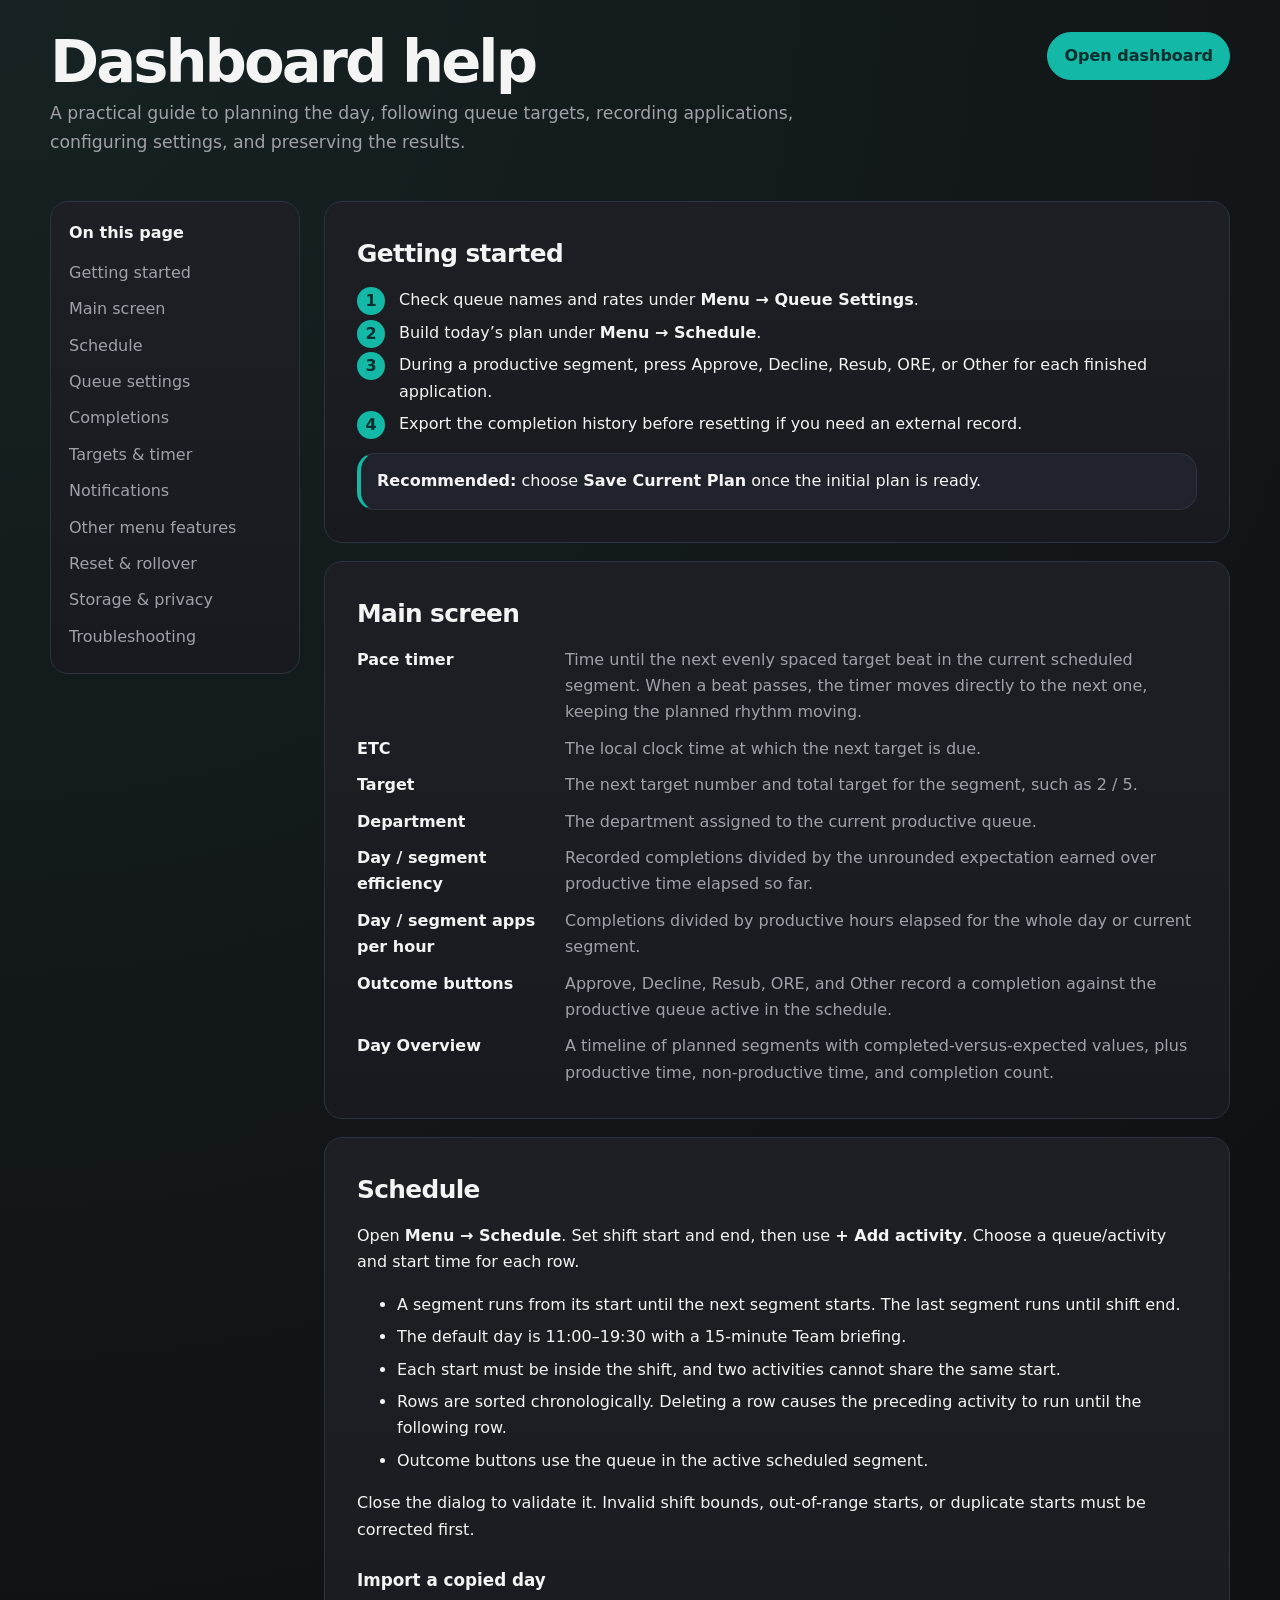
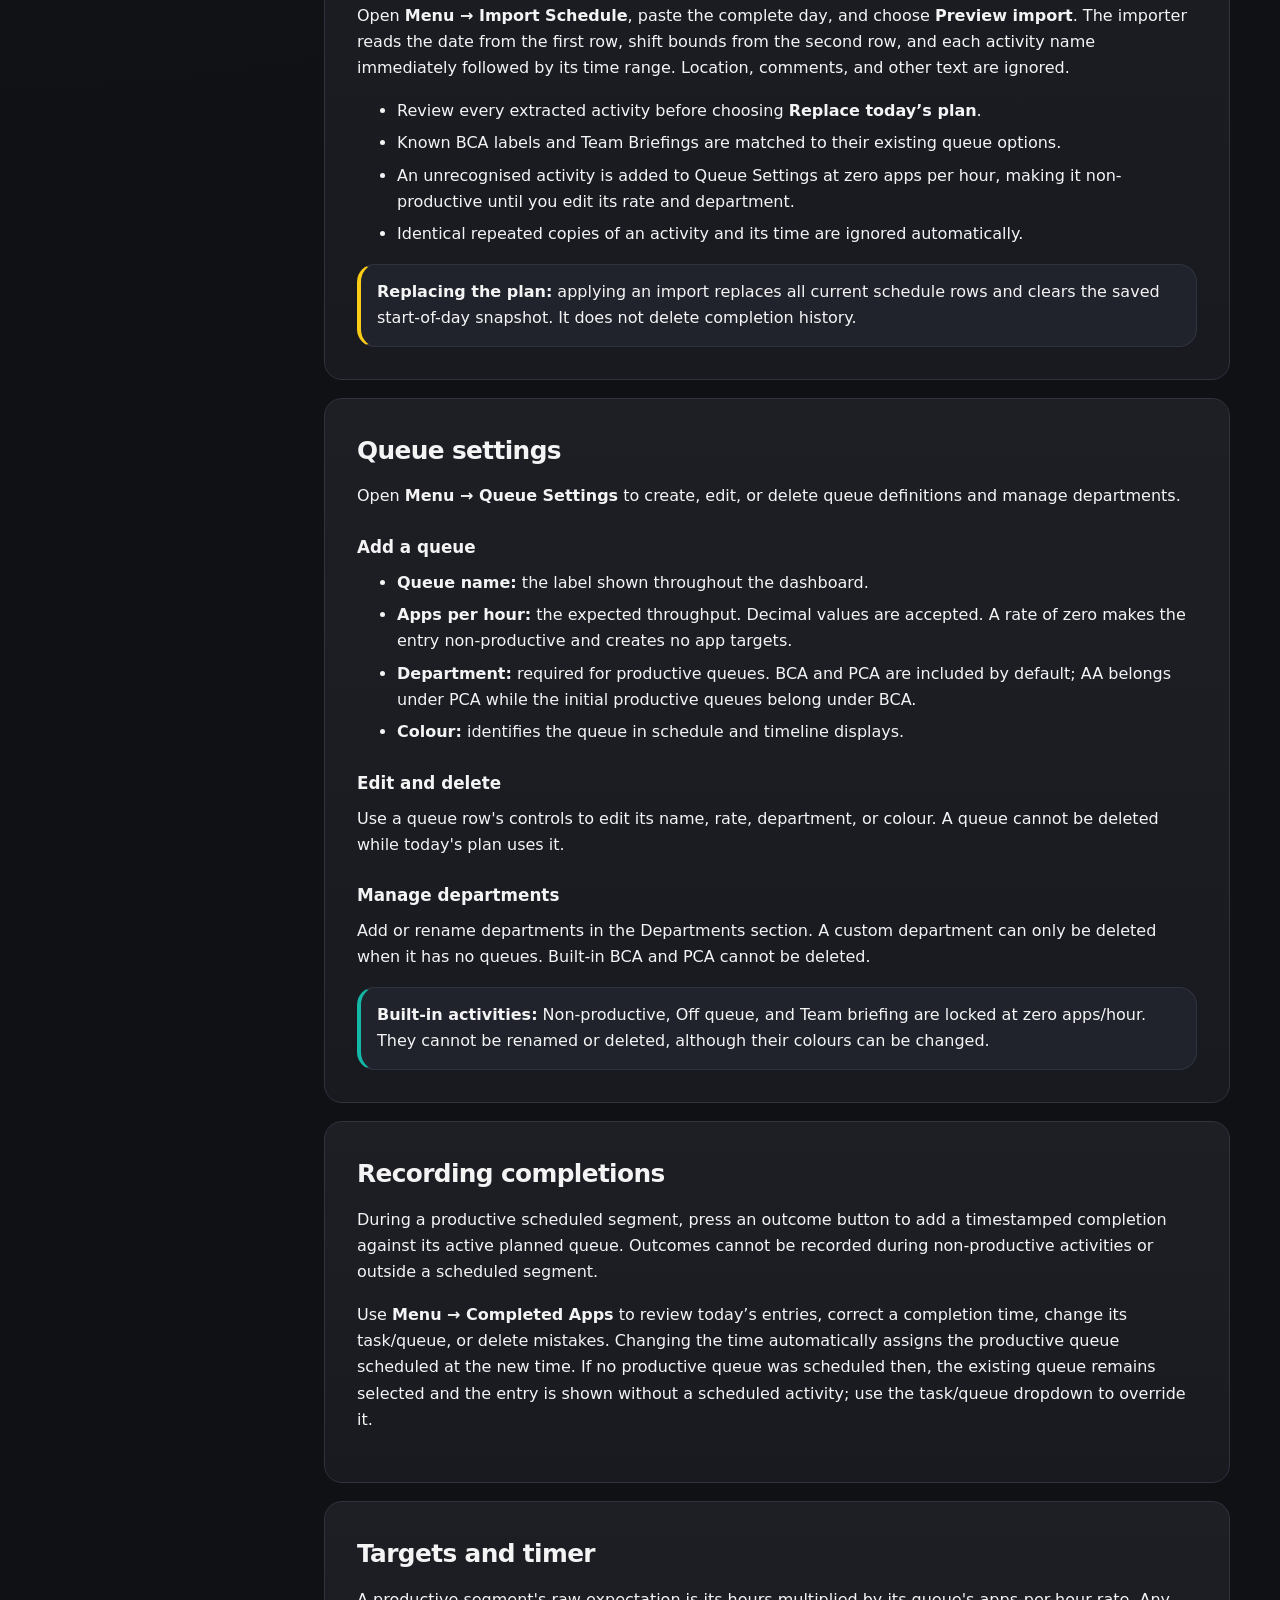
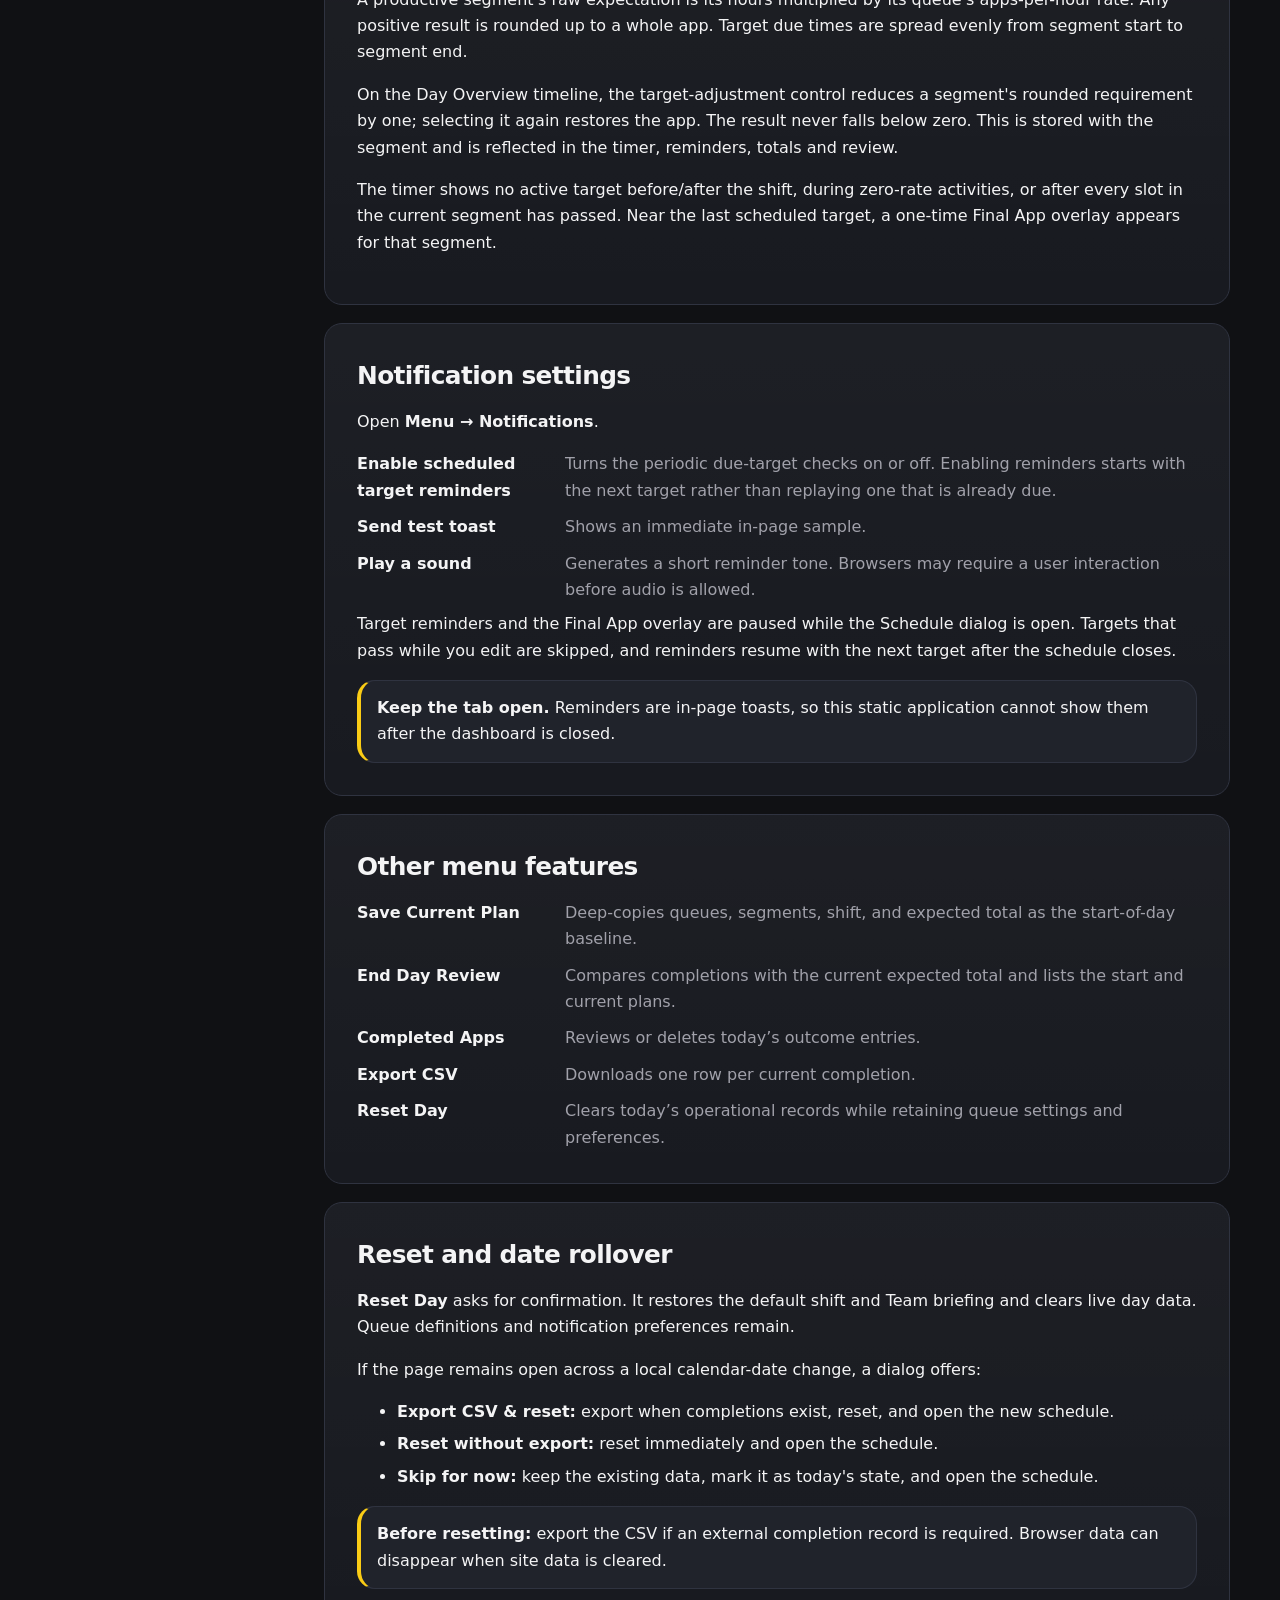
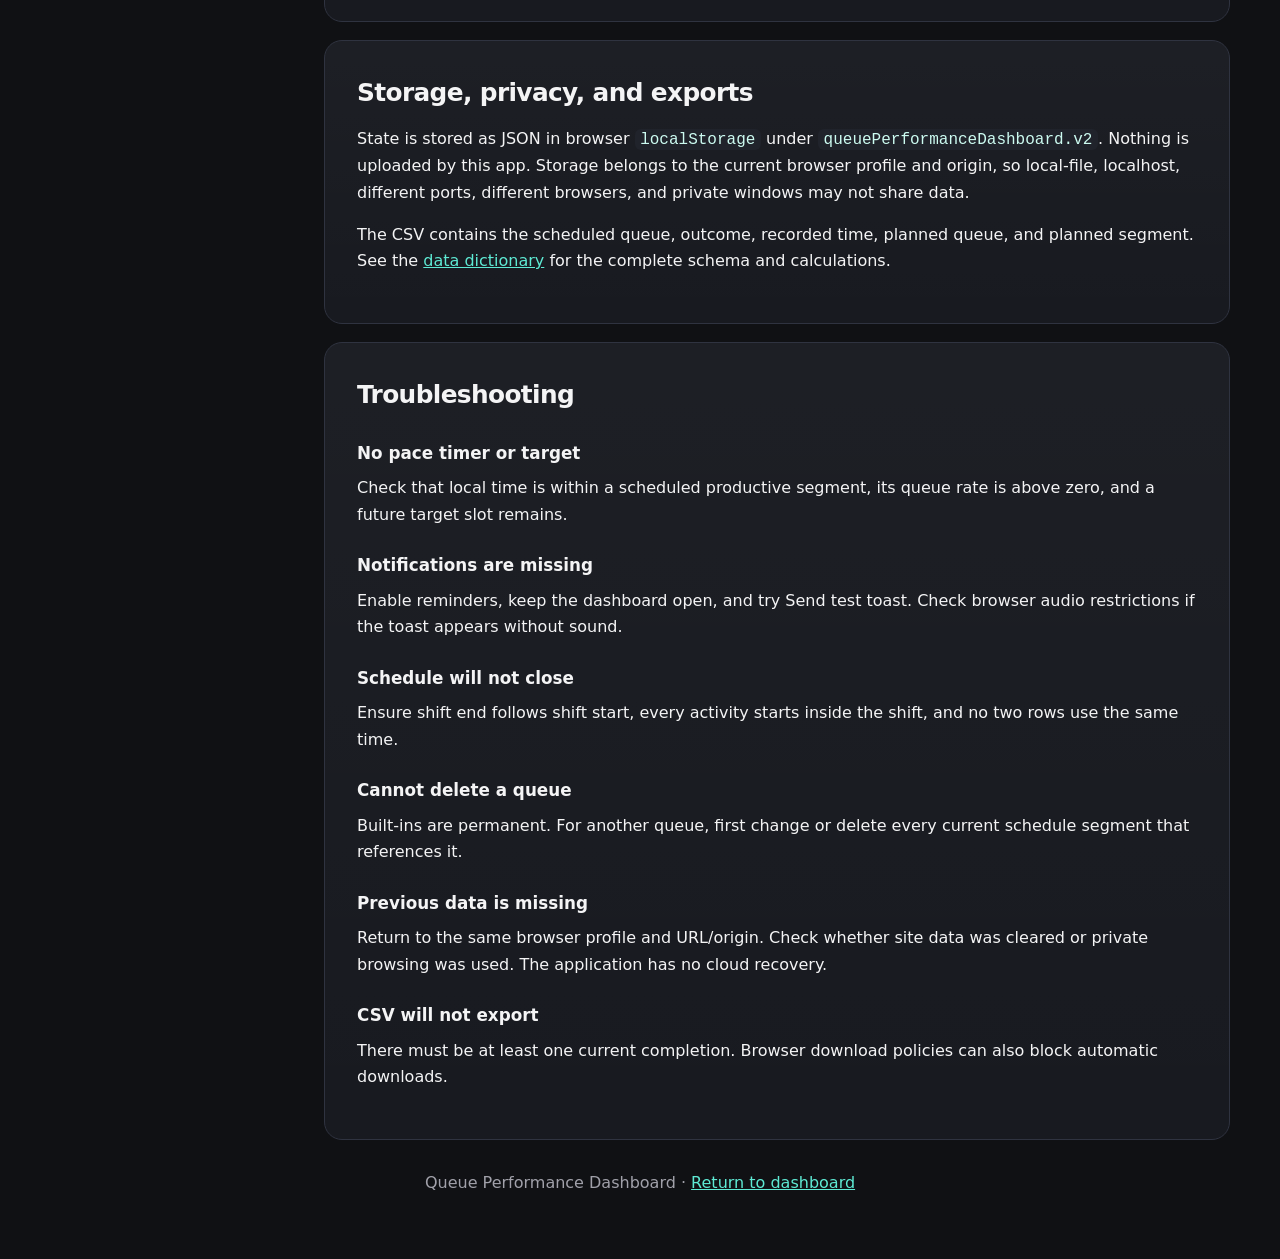
==== help.html @ b4e9bb62 "Add copied schedule importer" ====
<!doctype html>
<html lang="en">
<head>
  <meta charset="utf-8">
  <meta name="viewport" content="width=device-width, initial-scale=1">
  <title>Help · Queue Performance Dashboard</title>
  <style>
    :root { color-scheme: dark; --bg:#101114; --panel:#181a20; --soft:#20232b; --text:#f4f4f5; --muted:#a1a1aa; --border:#2f3340; --accent:#5eead4; --accent2:#14b8a6; --warn:#facc15; --radius:18px; }
    * { box-sizing:border-box; }
    html { scroll-behavior:smooth; }
    body { margin:0; font:16px/1.65 system-ui,-apple-system,BlinkMacSystemFont,"Segoe UI",sans-serif; color:var(--text); background:radial-gradient(circle at top left,rgba(94,234,212,.08),transparent 28%),var(--bg); }
    a { color:var(--accent); }
    a:focus-visible { outline:3px solid var(--accent); outline-offset:3px; border-radius:4px; }
    .shell { width:min(1180px,calc(100% - 32px)); margin:auto; padding:32px 0 64px; }
    header { display:flex; justify-content:space-between; align-items:flex-start; gap:20px; margin-bottom:28px; }
    h1 { margin:0; font-size:clamp(2rem,5vw,3.7rem); line-height:1; letter-spacing:-.05em; }
    .lede { max-width:760px; color:var(--muted); font-size:1.08rem; }
    .button { display:inline-flex; padding:10px 16px; border:1px solid var(--accent2); border-radius:999px; background:var(--accent2); color:#042f2e; font-weight:800; text-decoration:none; white-space:nowrap; }
    .layout { display:grid; grid-template-columns:250px minmax(0,1fr); gap:24px; align-items:start; }
    nav,.card,.callout { border:1px solid var(--border); background:linear-gradient(180deg,rgba(255,255,255,.025),transparent),var(--panel); border-radius:var(--radius); }
    nav { position:sticky; top:18px; padding:18px; }
    nav strong { display:block; margin-bottom:8px; }
    nav a { display:block; padding:5px 0; color:var(--muted); text-decoration:none; }
    nav a:hover { color:var(--accent); }
    main { display:grid; gap:18px; }
    .card { padding:clamp(20px,4vw,32px); }
    h2 { margin:0 0 12px; font-size:1.55rem; letter-spacing:-.025em; }
    h3 { margin:24px 0 8px; font-size:1.05rem; }
    p,ul,ol { margin-top:8px; }
    li+li { margin-top:6px; }
    code { padding:.1em .35em; border-radius:6px; background:var(--soft); color:#ccfbf1; }
    .callout { padding:14px 16px; border-left:4px solid var(--accent2); background:var(--soft); }
    .warning { border-left-color:var(--warn); }
    dl { display:grid; grid-template-columns:minmax(140px,190px) 1fr; gap:10px 18px; margin:0; }
    dt { font-weight:800; }
    dd { margin:0; color:var(--muted); }
    .steps { counter-reset:step; list-style:none; padding:0; }
    .steps li { counter-increment:step; padding-left:42px; position:relative; }
    .steps li::before { content:counter(step); position:absolute; left:0; top:0; width:28px; height:28px; display:grid; place-items:center; border-radius:50%; background:var(--accent2); color:#042f2e; font-weight:900; }
    footer { margin-top:30px; color:var(--muted); text-align:center; }
    @media (max-width:780px) { header { display:grid; } .layout { grid-template-columns:1fr; } nav { position:static; columns:2; } nav strong { column-span:all; } dl { grid-template-columns:1fr; gap:2px; } dd+dt { margin-top:10px; } }
  </style>
</head>
<body>
  <div class="shell">
    <header>
      <div><h1>Dashboard help</h1><p class="lede">A practical guide to planning the day, following queue targets, recording applications, configuring settings, and preserving the results.</p></div>
      <a class="button" href="queue-performance-dashboard.html">Open dashboard</a>
    </header>
    <div class="layout">
      <nav aria-label="Help topics"><strong>On this page</strong><a href="#start">Getting started</a><a href="#screen">Main screen</a><a href="#schedule">Schedule</a><a href="#settings">Queue settings</a><a href="#completions">Completions</a><a href="#targets">Targets &amp; timer</a><a href="#notifications">Notifications</a><a href="#menu">Other menu features</a><a href="#new-day">Reset &amp; rollover</a><a href="#storage">Storage &amp; privacy</a><a href="#troubleshooting">Troubleshooting</a></nav>
      <main>
        <section class="card" id="start"><h2>Getting started</h2><ol class="steps"><li>Check queue names and rates under <strong>Menu → Queue Settings</strong>.</li><li>Build today’s plan under <strong>Menu → Schedule</strong>.</li><li>During a productive segment, press Approve, Decline, Resub, ORE, or Other for each finished application.</li><li>Export the completion history before resetting if you need an external record.</li></ol><div class="callout"><strong>Recommended:</strong> choose <strong>Save Current Plan</strong> once the initial plan is ready.</div></section>

        <section class="card" id="screen"><h2>Main screen</h2><dl><dt>Pace timer</dt><dd>Time until the next evenly spaced target beat in the current scheduled segment. When a beat passes, the timer moves directly to the next one, keeping the planned rhythm moving.</dd><dt>ETC</dt><dd>The local clock time at which the next target is due.</dd><dt>Target</dt><dd>The next target number and total target for the segment, such as 2 / 5.</dd><dt>Department</dt><dd>The department assigned to the current productive queue.</dd><dt>Day / segment efficiency</dt><dd>Recorded completions divided by the unrounded expectation earned over productive time elapsed so far.</dd><dt>Day / segment apps per hour</dt><dd>Completions divided by productive hours elapsed for the whole day or current segment.</dd><dt>Outcome buttons</dt><dd>Approve, Decline, Resub, ORE, and Other record a completion against the productive queue active in the schedule.</dd><dt>Day Overview</dt><dd>A timeline of planned segments with completed-versus-expected values, plus productive time, non-productive time, and completion count.</dd></dl></section>

        <section class="card" id="schedule"><h2>Schedule</h2><p>Open <strong>Menu → Schedule</strong>. Set shift start and end, then use <strong>+ Add activity</strong>. Choose a queue/activity and start time for each row.</p><ul><li>A segment runs from its start until the next segment starts. The last segment runs until shift end.</li><li>The default day is 11:00–19:30 with a 15-minute Team briefing.</li><li>Each start must be inside the shift, and two activities cannot share the same start.</li><li>Rows are sorted chronologically. Deleting a row causes the preceding activity to run until the following row.</li><li>Outcome buttons use the queue in the active scheduled segment.</li></ul><p>Close the dialog to validate it. Invalid shift bounds, out-of-range starts, or duplicate starts must be corrected first.</p><h3>Import a copied day</h3><p>Open <strong>Menu → Import Schedule</strong>, paste the complete day, and choose <strong>Preview import</strong>. The importer reads the date from the first row, shift bounds from the second row, and each activity name immediately followed by its time range. Location, comments, and other text are ignored.</p><ul><li>Review every extracted activity before choosing <strong>Replace today’s plan</strong>.</li><li>Known BCA labels and Team Briefings are matched to their existing queue options.</li><li>An unrecognised activity is added to Queue Settings at zero apps per hour, making it non-productive until you edit its rate and department.</li><li>Identical repeated copies of an activity and its time are ignored automatically.</li></ul><div class="callout warning"><strong>Replacing the plan:</strong> applying an import replaces all current schedule rows and clears the saved start-of-day snapshot. It does not delete completion history.</div></section>

        <section class="card" id="settings"><h2>Queue settings</h2><p>Open <strong>Menu → Queue Settings</strong> to create, edit, or delete queue definitions and manage departments.</p><h3>Add a queue</h3><ul><li><strong>Queue name:</strong> the label shown throughout the dashboard.</li><li><strong>Apps per hour:</strong> the expected throughput. Decimal values are accepted. A rate of zero makes the entry non-productive and creates no app targets.</li><li><strong>Department:</strong> required for productive queues. BCA and PCA are included by default; AA belongs under PCA while the initial productive queues belong under BCA.</li><li><strong>Colour:</strong> identifies the queue in schedule and timeline displays.</li></ul><h3>Edit and delete</h3><p>Use a queue row's controls to edit its name, rate, department, or colour. A queue cannot be deleted while today's plan uses it.</p><h3>Manage departments</h3><p>Add or rename departments in the Departments section. A custom department can only be deleted when it has no queues. Built-in BCA and PCA cannot be deleted.</p><div class="callout"><strong>Built-in activities:</strong> Non-productive, Off queue, and Team briefing are locked at zero apps/hour. They cannot be renamed or deleted, although their colours can be changed.</div></section>


        <section class="card" id="completions"><h2>Recording completions</h2><p>During a productive scheduled segment, press an outcome button to add a timestamped completion against its active planned queue. Outcomes cannot be recorded during non-productive activities or outside a scheduled segment.</p><p>Use <strong>Menu → Completed Apps</strong> to review today’s entries, correct a completion time, change its task/queue, or delete mistakes. Changing the time automatically assigns the productive queue scheduled at the new time. If no productive queue was scheduled then, the existing queue remains selected and the entry is shown without a scheduled activity; use the task/queue dropdown to override it.</p></section>

        <section class="card" id="targets"><h2>Targets and timer</h2><p>A productive segment's raw expectation is its hours multiplied by its queue's apps-per-hour rate. Any positive result is rounded up to a whole app. Target due times are spread evenly from segment start to segment end.</p><p>On the Day Overview timeline, the target-adjustment control reduces a segment's rounded requirement by one; selecting it again restores the app. The result never falls below zero. This is stored with the segment and is reflected in the timer, reminders, totals and review.</p><p>The timer shows no active target before/after the shift, during zero-rate activities, or after every slot in the current segment has passed. Near the last scheduled target, a one-time Final App overlay appears for that segment.</p></section>

        <section class="card" id="notifications"><h2>Notification settings</h2><p>Open <strong>Menu → Notifications</strong>.</p><dl><dt>Enable scheduled target reminders</dt><dd>Turns the periodic due-target checks on or off. Enabling reminders starts with the next target rather than replaying one that is already due.</dd><dt>Send test toast</dt><dd>Shows an immediate in-page sample.</dd><dt>Play a sound</dt><dd>Generates a short reminder tone. Browsers may require a user interaction before audio is allowed.</dd></dl><p>Target reminders and the Final App overlay are paused while the Schedule dialog is open. Targets that pass while you edit are skipped, and reminders resume with the next target after the schedule closes.</p><div class="callout warning"><strong>Keep the tab open.</strong> Reminders are in-page toasts, so this static application cannot show them after the dashboard is closed.</div></section>

        <section class="card" id="menu"><h2>Other menu features</h2><dl><dt>Save Current Plan</dt><dd>Deep-copies queues, segments, shift, and expected total as the start-of-day baseline.</dd><dt>End Day Review</dt><dd>Compares completions with the current expected total and lists the start and current plans.</dd><dt>Completed Apps</dt><dd>Reviews or deletes today’s outcome entries.</dd><dt>Export CSV</dt><dd>Downloads one row per current completion.</dd><dt>Reset Day</dt><dd>Clears today’s operational records while retaining queue settings and preferences.</dd></dl></section>

        <section class="card" id="new-day"><h2>Reset and date rollover</h2><p><strong>Reset Day</strong> asks for confirmation. It restores the default shift and Team briefing and clears live day data. Queue definitions and notification preferences remain.</p><p>If the page remains open across a local calendar-date change, a dialog offers:</p><ul><li><strong>Export CSV &amp; reset:</strong> export when completions exist, reset, and open the new schedule.</li><li><strong>Reset without export:</strong> reset immediately and open the schedule.</li><li><strong>Skip for now:</strong> keep the existing data, mark it as today's state, and open the schedule.</li></ul><div class="callout warning"><strong>Before resetting:</strong> export the CSV if an external completion record is required. Browser data can disappear when site data is cleared.</div></section>

        <section class="card" id="storage"><h2>Storage, privacy, and exports</h2><p>State is stored as JSON in browser <code>localStorage</code> under <code>queuePerformanceDashboard.v2</code>. Nothing is uploaded by this app. Storage belongs to the current browser profile and origin, so local-file, localhost, different ports, different browsers, and private windows may not share data.</p><p>The CSV contains the scheduled queue, outcome, recorded time, planned queue, and planned segment. See the <a href="DATA_DICTIONARY.md">data dictionary</a> for the complete schema and calculations.</p></section>

        <section class="card" id="troubleshooting"><h2>Troubleshooting</h2><h3>No pace timer or target</h3><p>Check that local time is within a scheduled productive segment, its queue rate is above zero, and a future target slot remains.</p><h3>Notifications are missing</h3><p>Enable reminders, keep the dashboard open, and try Send test toast. Check browser audio restrictions if the toast appears without sound.</p><h3>Schedule will not close</h3><p>Ensure shift end follows shift start, every activity starts inside the shift, and no two rows use the same time.</p><h3>Cannot delete a queue</h3><p>Built-ins are permanent. For another queue, first change or delete every current schedule segment that references it.</p><h3>Previous data is missing</h3><p>Return to the same browser profile and URL/origin. Check whether site data was cleared or private browsing was used. The application has no cloud recovery.</p><h3>CSV will not export</h3><p>There must be at least one current completion. Browser download policies can also block automatic downloads.</p></section>
      </main>
    </div>
    <footer>Queue Performance Dashboard · <a href="queue-performance-dashboard.html">Return to dashboard</a></footer>
  </div>
</body>
</html>
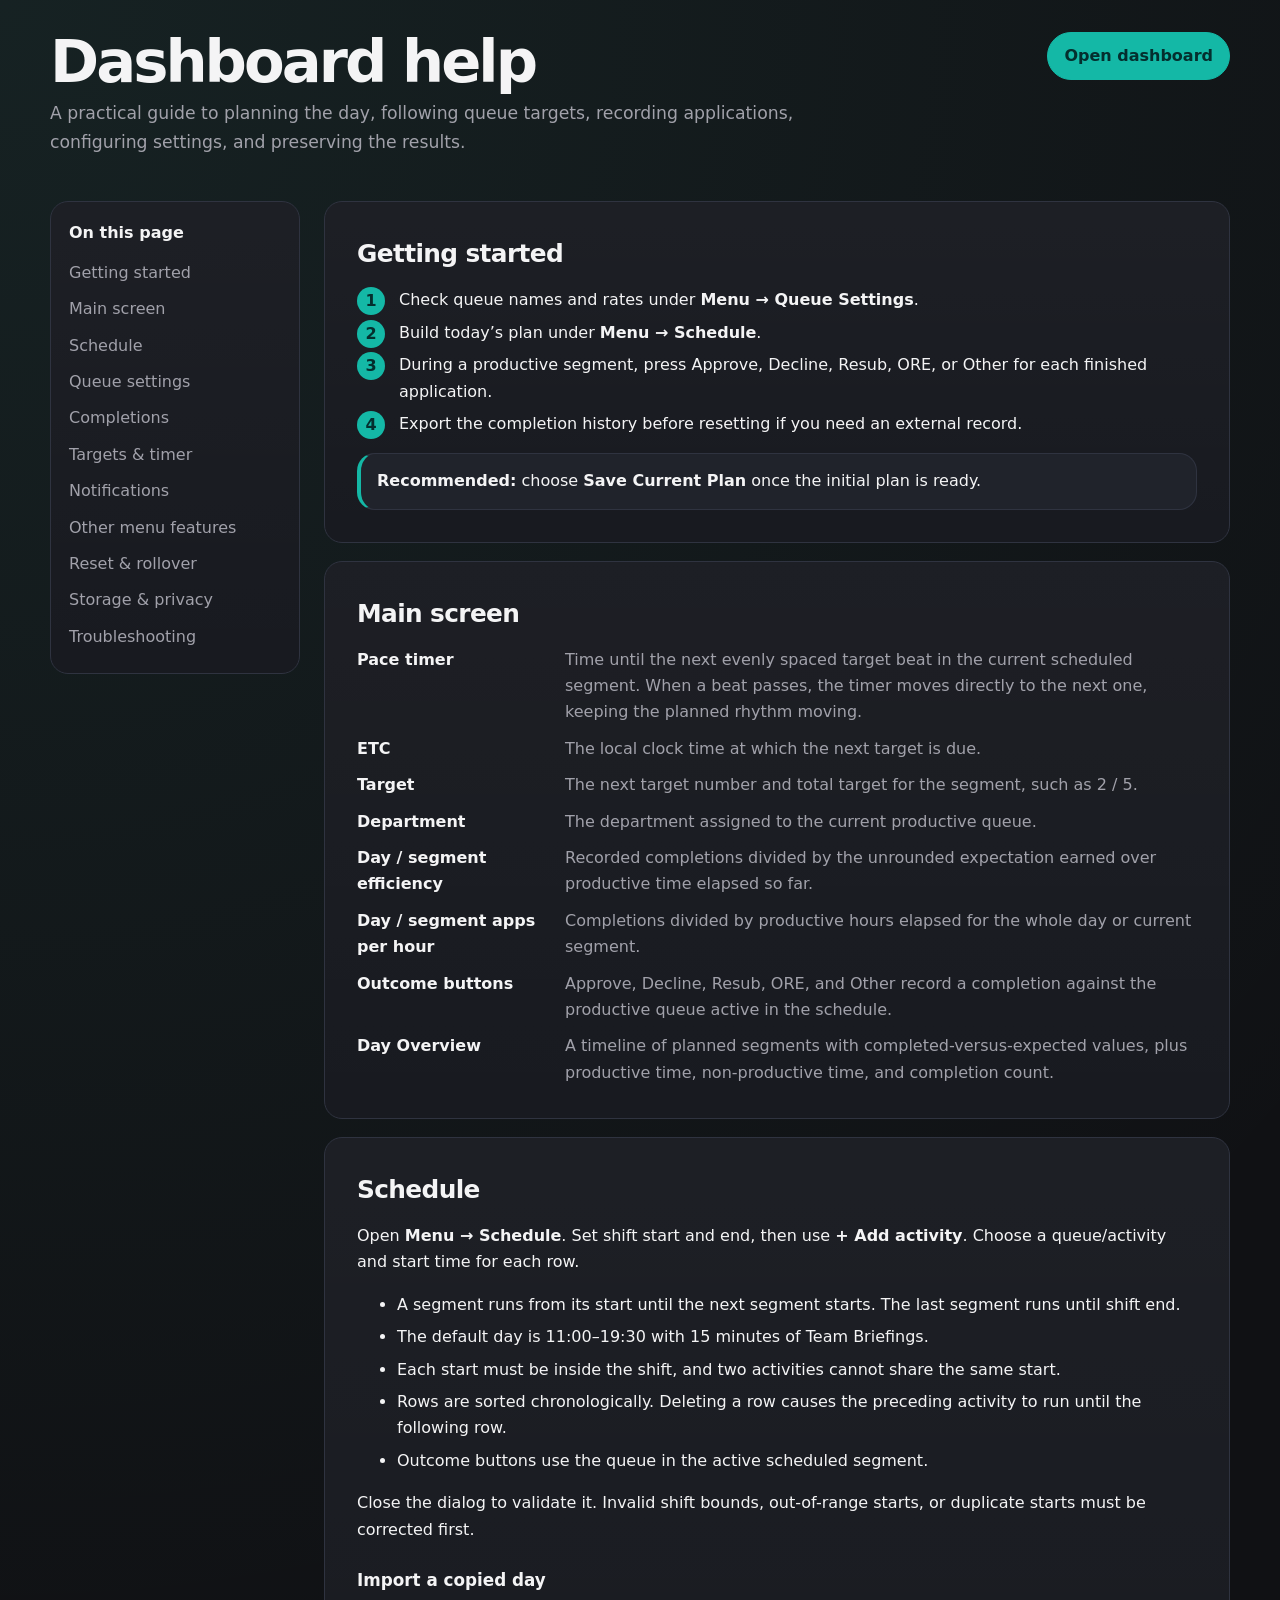
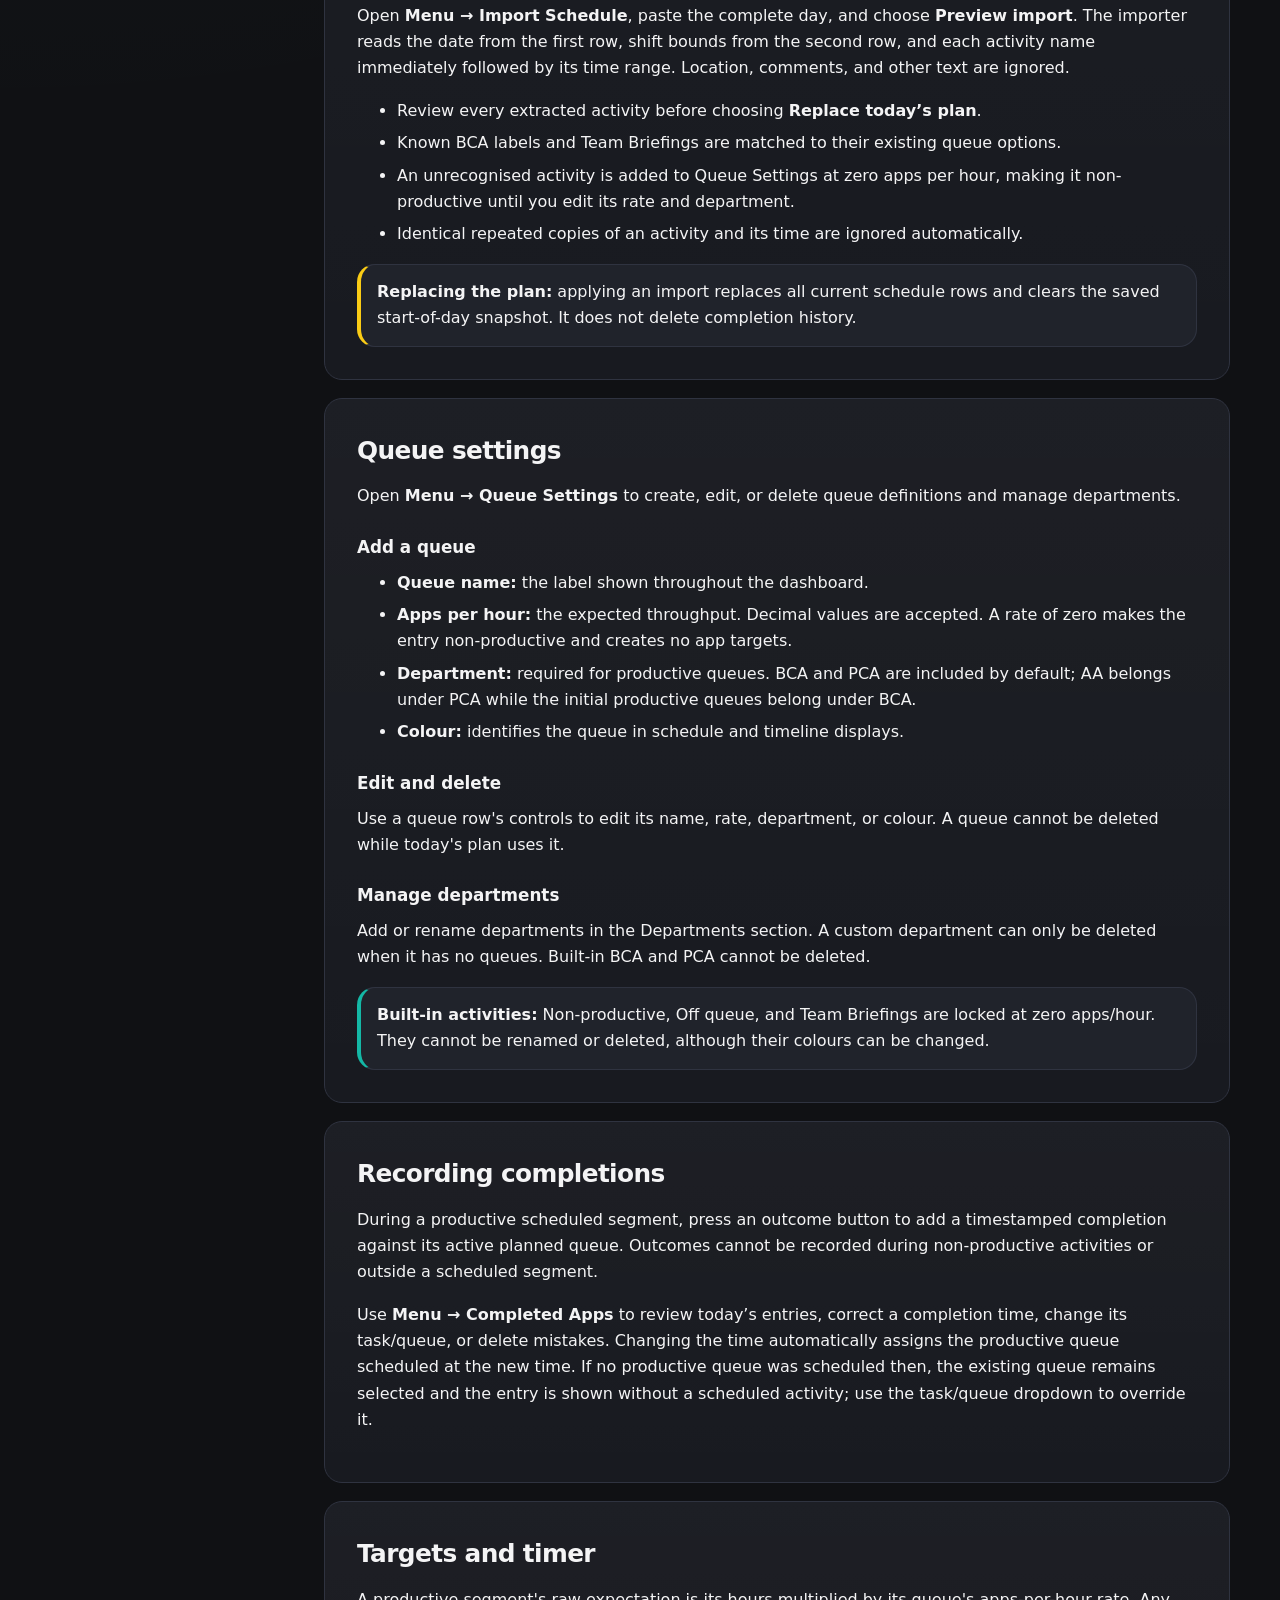
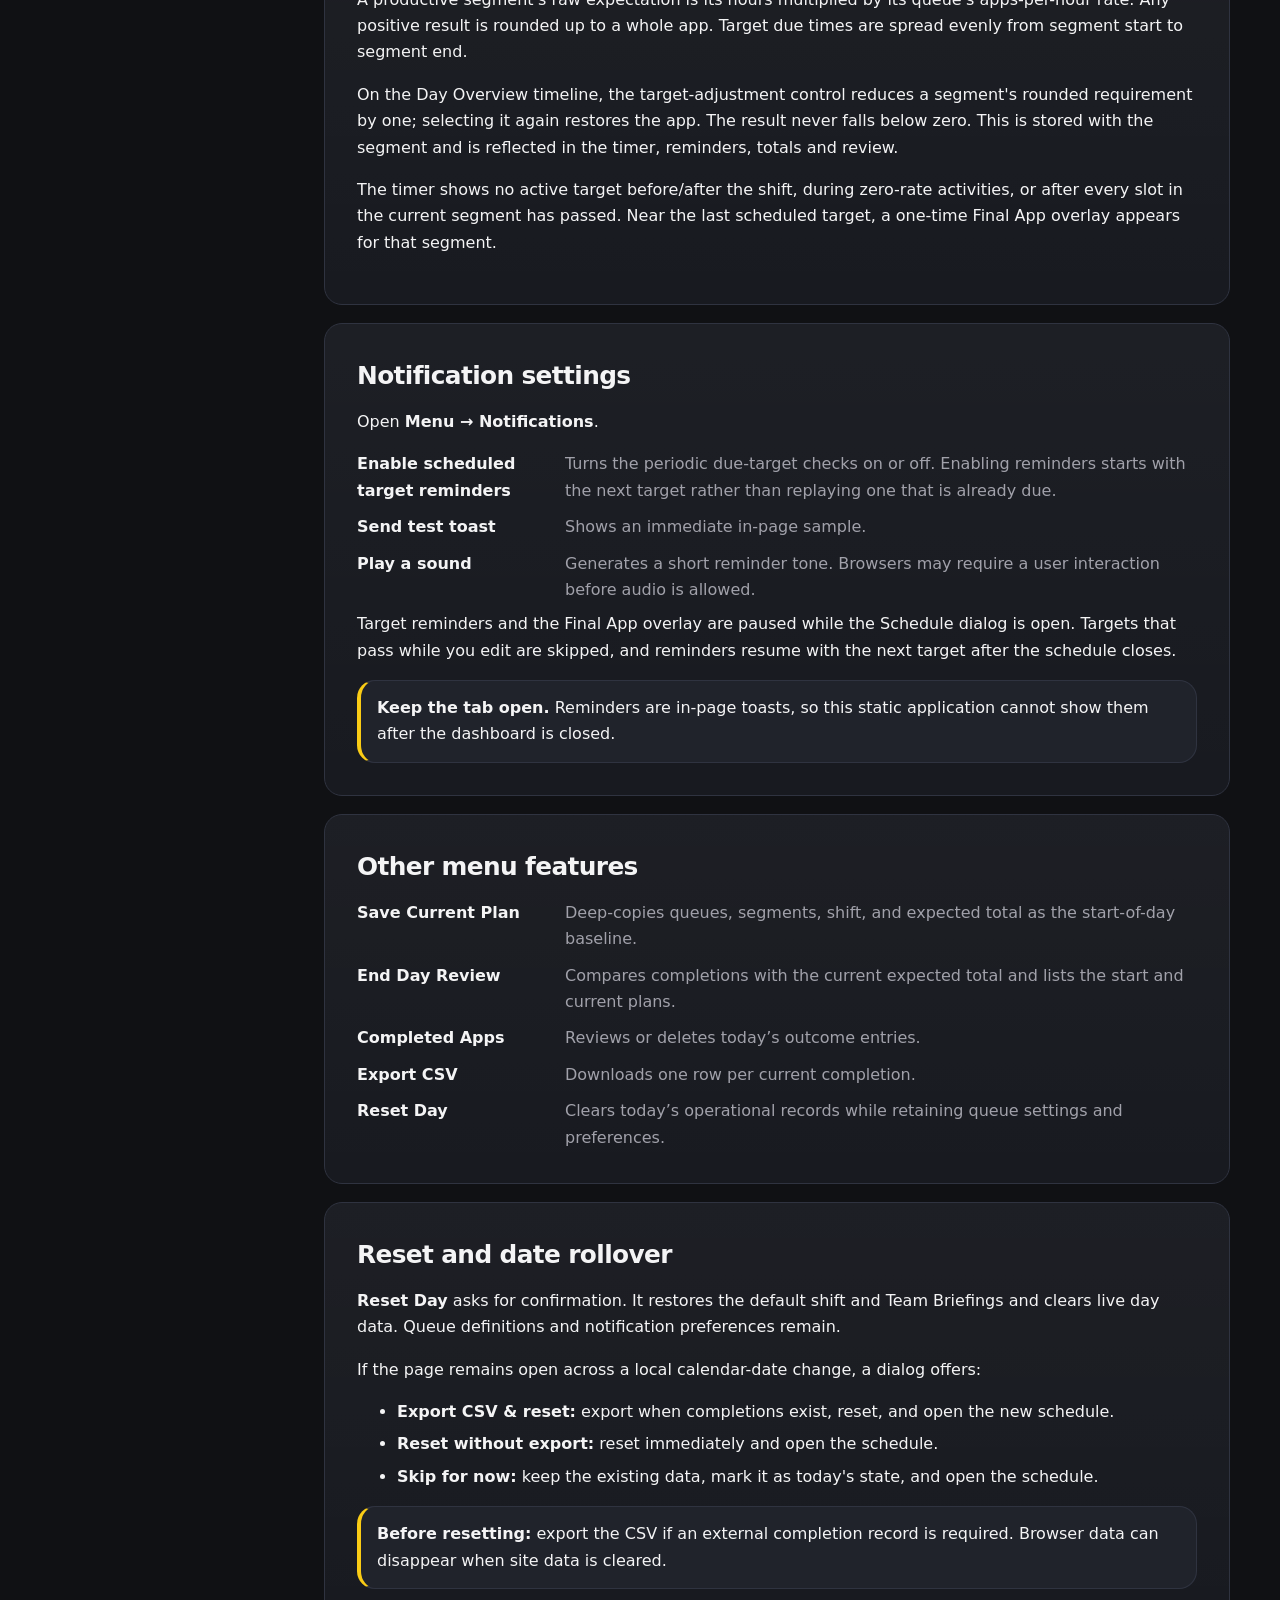
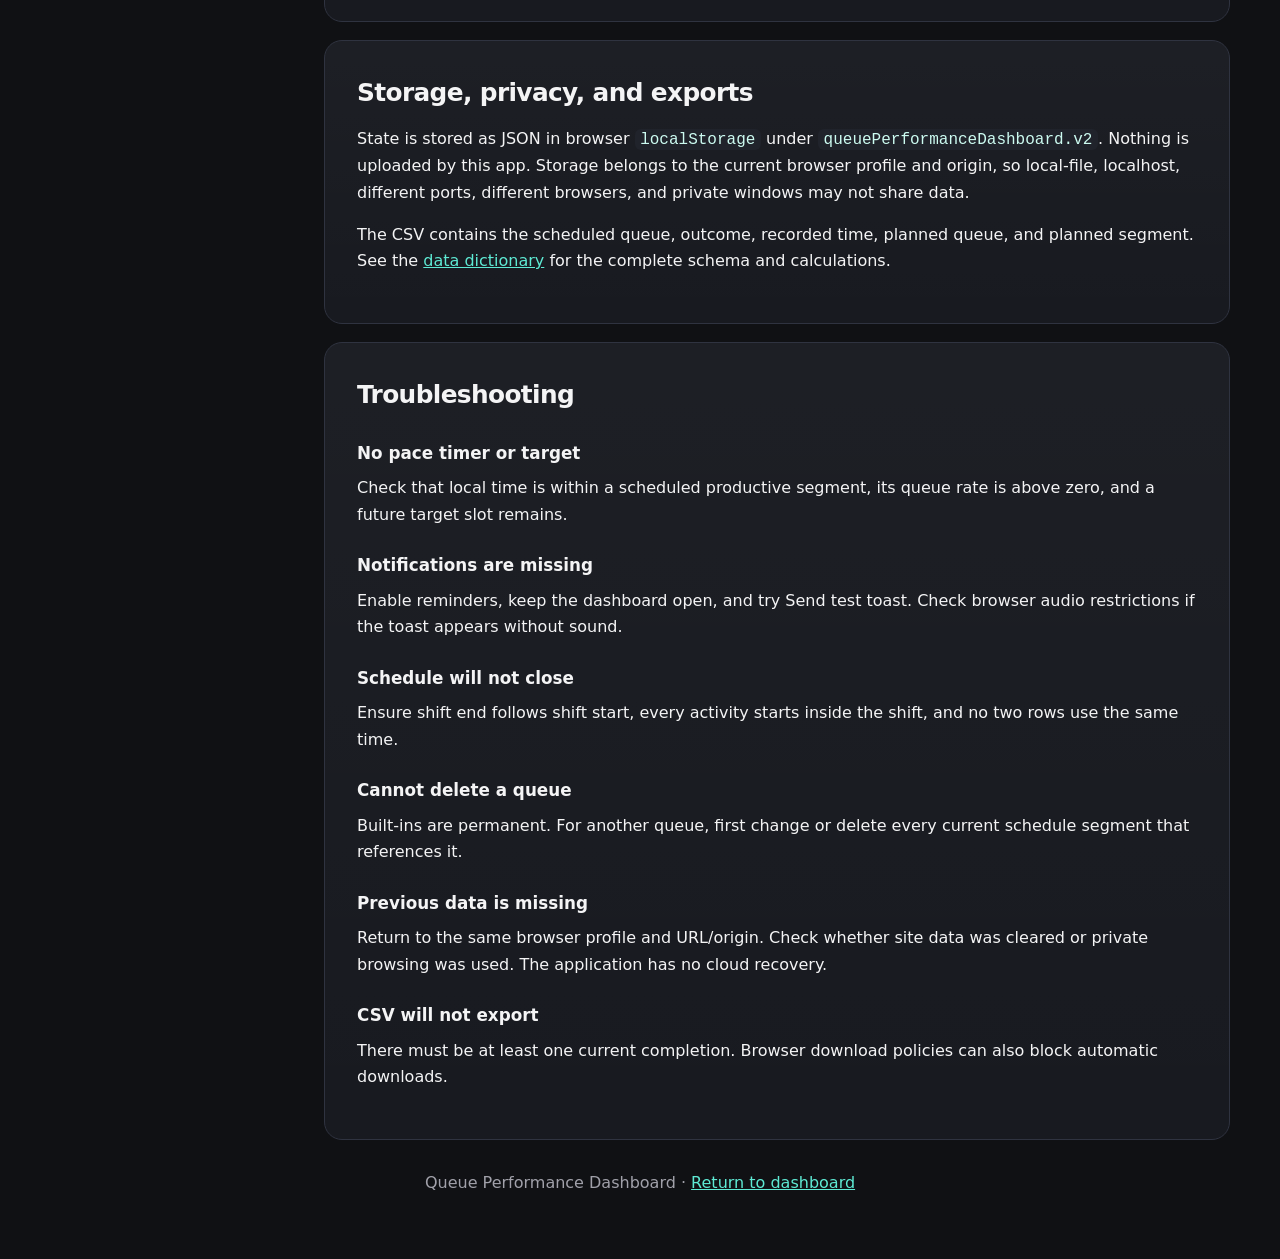
==== commit 2167ab6b: "Standardize Team Briefings naming" ====
--- a/help.html
+++ b/help.html
@@ -54,9 +54,9 @@
 
         <section class="card" id="screen"><h2>Main screen</h2><dl><dt>Pace timer</dt><dd>Time until the next evenly spaced target beat in the current scheduled segment. When a beat passes, the timer moves directly to the next one, keeping the planned rhythm moving.</dd><dt>ETC</dt><dd>The local clock time at which the next target is due.</dd><dt>Target</dt><dd>The next target number and total target for the segment, such as 2 / 5.</dd><dt>Department</dt><dd>The department assigned to the current productive queue.</dd><dt>Day / segment efficiency</dt><dd>Recorded completions divided by the unrounded expectation earned over productive time elapsed so far.</dd><dt>Day / segment apps per hour</dt><dd>Completions divided by productive hours elapsed for the whole day or current segment.</dd><dt>Outcome buttons</dt><dd>Approve, Decline, Resub, ORE, and Other record a completion against the productive queue active in the schedule.</dd><dt>Day Overview</dt><dd>A timeline of planned segments with completed-versus-expected values, plus productive time, non-productive time, and completion count.</dd></dl></section>
 
-        <section class="card" id="schedule"><h2>Schedule</h2><p>Open <strong>Menu → Schedule</strong>. Set shift start and end, then use <strong>+ Add activity</strong>. Choose a queue/activity and start time for each row.</p><ul><li>A segment runs from its start until the next segment starts. The last segment runs until shift end.</li><li>The default day is 11:00–19:30 with a 15-minute Team briefing.</li><li>Each start must be inside the shift, and two activities cannot share the same start.</li><li>Rows are sorted chronologically. Deleting a row causes the preceding activity to run until the following row.</li><li>Outcome buttons use the queue in the active scheduled segment.</li></ul><p>Close the dialog to validate it. Invalid shift bounds, out-of-range starts, or duplicate starts must be corrected first.</p><h3>Import a copied day</h3><p>Open <strong>Menu → Import Schedule</strong>, paste the complete day, and choose <strong>Preview import</strong>. The importer reads the date from the first row, shift bounds from the second row, and each activity name immediately followed by its time range. Location, comments, and other text are ignored.</p><ul><li>Review every extracted activity before choosing <strong>Replace today’s plan</strong>.</li><li>Known BCA labels and Team Briefings are matched to their existing queue options.</li><li>An unrecognised activity is added to Queue Settings at zero apps per hour, making it non-productive until you edit its rate and department.</li><li>Identical repeated copies of an activity and its time are ignored automatically.</li></ul><div class="callout warning"><strong>Replacing the plan:</strong> applying an import replaces all current schedule rows and clears the saved start-of-day snapshot. It does not delete completion history.</div></section>
+        <section class="card" id="schedule"><h2>Schedule</h2><p>Open <strong>Menu → Schedule</strong>. Set shift start and end, then use <strong>+ Add activity</strong>. Choose a queue/activity and start time for each row.</p><ul><li>A segment runs from its start until the next segment starts. The last segment runs until shift end.</li><li>The default day is 11:00–19:30 with 15 minutes of Team Briefings.</li><li>Each start must be inside the shift, and two activities cannot share the same start.</li><li>Rows are sorted chronologically. Deleting a row causes the preceding activity to run until the following row.</li><li>Outcome buttons use the queue in the active scheduled segment.</li></ul><p>Close the dialog to validate it. Invalid shift bounds, out-of-range starts, or duplicate starts must be corrected first.</p><h3>Import a copied day</h3><p>Open <strong>Menu → Import Schedule</strong>, paste the complete day, and choose <strong>Preview import</strong>. The importer reads the date from the first row, shift bounds from the second row, and each activity name immediately followed by its time range. Location, comments, and other text are ignored.</p><ul><li>Review every extracted activity before choosing <strong>Replace today’s plan</strong>.</li><li>Known BCA labels and Team Briefings are matched to their existing queue options.</li><li>An unrecognised activity is added to Queue Settings at zero apps per hour, making it non-productive until you edit its rate and department.</li><li>Identical repeated copies of an activity and its time are ignored automatically.</li></ul><div class="callout warning"><strong>Replacing the plan:</strong> applying an import replaces all current schedule rows and clears the saved start-of-day snapshot. It does not delete completion history.</div></section>
 
-        <section class="card" id="settings"><h2>Queue settings</h2><p>Open <strong>Menu → Queue Settings</strong> to create, edit, or delete queue definitions and manage departments.</p><h3>Add a queue</h3><ul><li><strong>Queue name:</strong> the label shown throughout the dashboard.</li><li><strong>Apps per hour:</strong> the expected throughput. Decimal values are accepted. A rate of zero makes the entry non-productive and creates no app targets.</li><li><strong>Department:</strong> required for productive queues. BCA and PCA are included by default; AA belongs under PCA while the initial productive queues belong under BCA.</li><li><strong>Colour:</strong> identifies the queue in schedule and timeline displays.</li></ul><h3>Edit and delete</h3><p>Use a queue row's controls to edit its name, rate, department, or colour. A queue cannot be deleted while today's plan uses it.</p><h3>Manage departments</h3><p>Add or rename departments in the Departments section. A custom department can only be deleted when it has no queues. Built-in BCA and PCA cannot be deleted.</p><div class="callout"><strong>Built-in activities:</strong> Non-productive, Off queue, and Team briefing are locked at zero apps/hour. They cannot be renamed or deleted, although their colours can be changed.</div></section>
+        <section class="card" id="settings"><h2>Queue settings</h2><p>Open <strong>Menu → Queue Settings</strong> to create, edit, or delete queue definitions and manage departments.</p><h3>Add a queue</h3><ul><li><strong>Queue name:</strong> the label shown throughout the dashboard.</li><li><strong>Apps per hour:</strong> the expected throughput. Decimal values are accepted. A rate of zero makes the entry non-productive and creates no app targets.</li><li><strong>Department:</strong> required for productive queues. BCA and PCA are included by default; AA belongs under PCA while the initial productive queues belong under BCA.</li><li><strong>Colour:</strong> identifies the queue in schedule and timeline displays.</li></ul><h3>Edit and delete</h3><p>Use a queue row's controls to edit its name, rate, department, or colour. A queue cannot be deleted while today's plan uses it.</p><h3>Manage departments</h3><p>Add or rename departments in the Departments section. A custom department can only be deleted when it has no queues. Built-in BCA and PCA cannot be deleted.</p><div class="callout"><strong>Built-in activities:</strong> Non-productive, Off queue, and Team Briefings are locked at zero apps/hour. They cannot be renamed or deleted, although their colours can be changed.</div></section>
 
 
         <section class="card" id="completions"><h2>Recording completions</h2><p>During a productive scheduled segment, press an outcome button to add a timestamped completion against its active planned queue. Outcomes cannot be recorded during non-productive activities or outside a scheduled segment.</p><p>Use <strong>Menu → Completed Apps</strong> to review today’s entries, correct a completion time, change its task/queue, or delete mistakes. Changing the time automatically assigns the productive queue scheduled at the new time. If no productive queue was scheduled then, the existing queue remains selected and the entry is shown without a scheduled activity; use the task/queue dropdown to override it.</p></section>
@@ -67,7 +67,7 @@
 
         <section class="card" id="menu"><h2>Other menu features</h2><dl><dt>Save Current Plan</dt><dd>Deep-copies queues, segments, shift, and expected total as the start-of-day baseline.</dd><dt>End Day Review</dt><dd>Compares completions with the current expected total and lists the start and current plans.</dd><dt>Completed Apps</dt><dd>Reviews or deletes today’s outcome entries.</dd><dt>Export CSV</dt><dd>Downloads one row per current completion.</dd><dt>Reset Day</dt><dd>Clears today’s operational records while retaining queue settings and preferences.</dd></dl></section>
 
-        <section class="card" id="new-day"><h2>Reset and date rollover</h2><p><strong>Reset Day</strong> asks for confirmation. It restores the default shift and Team briefing and clears live day data. Queue definitions and notification preferences remain.</p><p>If the page remains open across a local calendar-date change, a dialog offers:</p><ul><li><strong>Export CSV &amp; reset:</strong> export when completions exist, reset, and open the new schedule.</li><li><strong>Reset without export:</strong> reset immediately and open the schedule.</li><li><strong>Skip for now:</strong> keep the existing data, mark it as today's state, and open the schedule.</li></ul><div class="callout warning"><strong>Before resetting:</strong> export the CSV if an external completion record is required. Browser data can disappear when site data is cleared.</div></section>
+        <section class="card" id="new-day"><h2>Reset and date rollover</h2><p><strong>Reset Day</strong> asks for confirmation. It restores the default shift and Team Briefings and clears live day data. Queue definitions and notification preferences remain.</p><p>If the page remains open across a local calendar-date change, a dialog offers:</p><ul><li><strong>Export CSV &amp; reset:</strong> export when completions exist, reset, and open the new schedule.</li><li><strong>Reset without export:</strong> reset immediately and open the schedule.</li><li><strong>Skip for now:</strong> keep the existing data, mark it as today's state, and open the schedule.</li></ul><div class="callout warning"><strong>Before resetting:</strong> export the CSV if an external completion record is required. Browser data can disappear when site data is cleared.</div></section>
 
         <section class="card" id="storage"><h2>Storage, privacy, and exports</h2><p>State is stored as JSON in browser <code>localStorage</code> under <code>queuePerformanceDashboard.v2</code>. Nothing is uploaded by this app. Storage belongs to the current browser profile and origin, so local-file, localhost, different ports, different browsers, and private windows may not share data.</p><p>The CSV contains the scheduled queue, outcome, recorded time, planned queue, and planned segment. See the <a href="DATA_DICTIONARY.md">data dictionary</a> for the complete schema and calculations.</p></section>
 
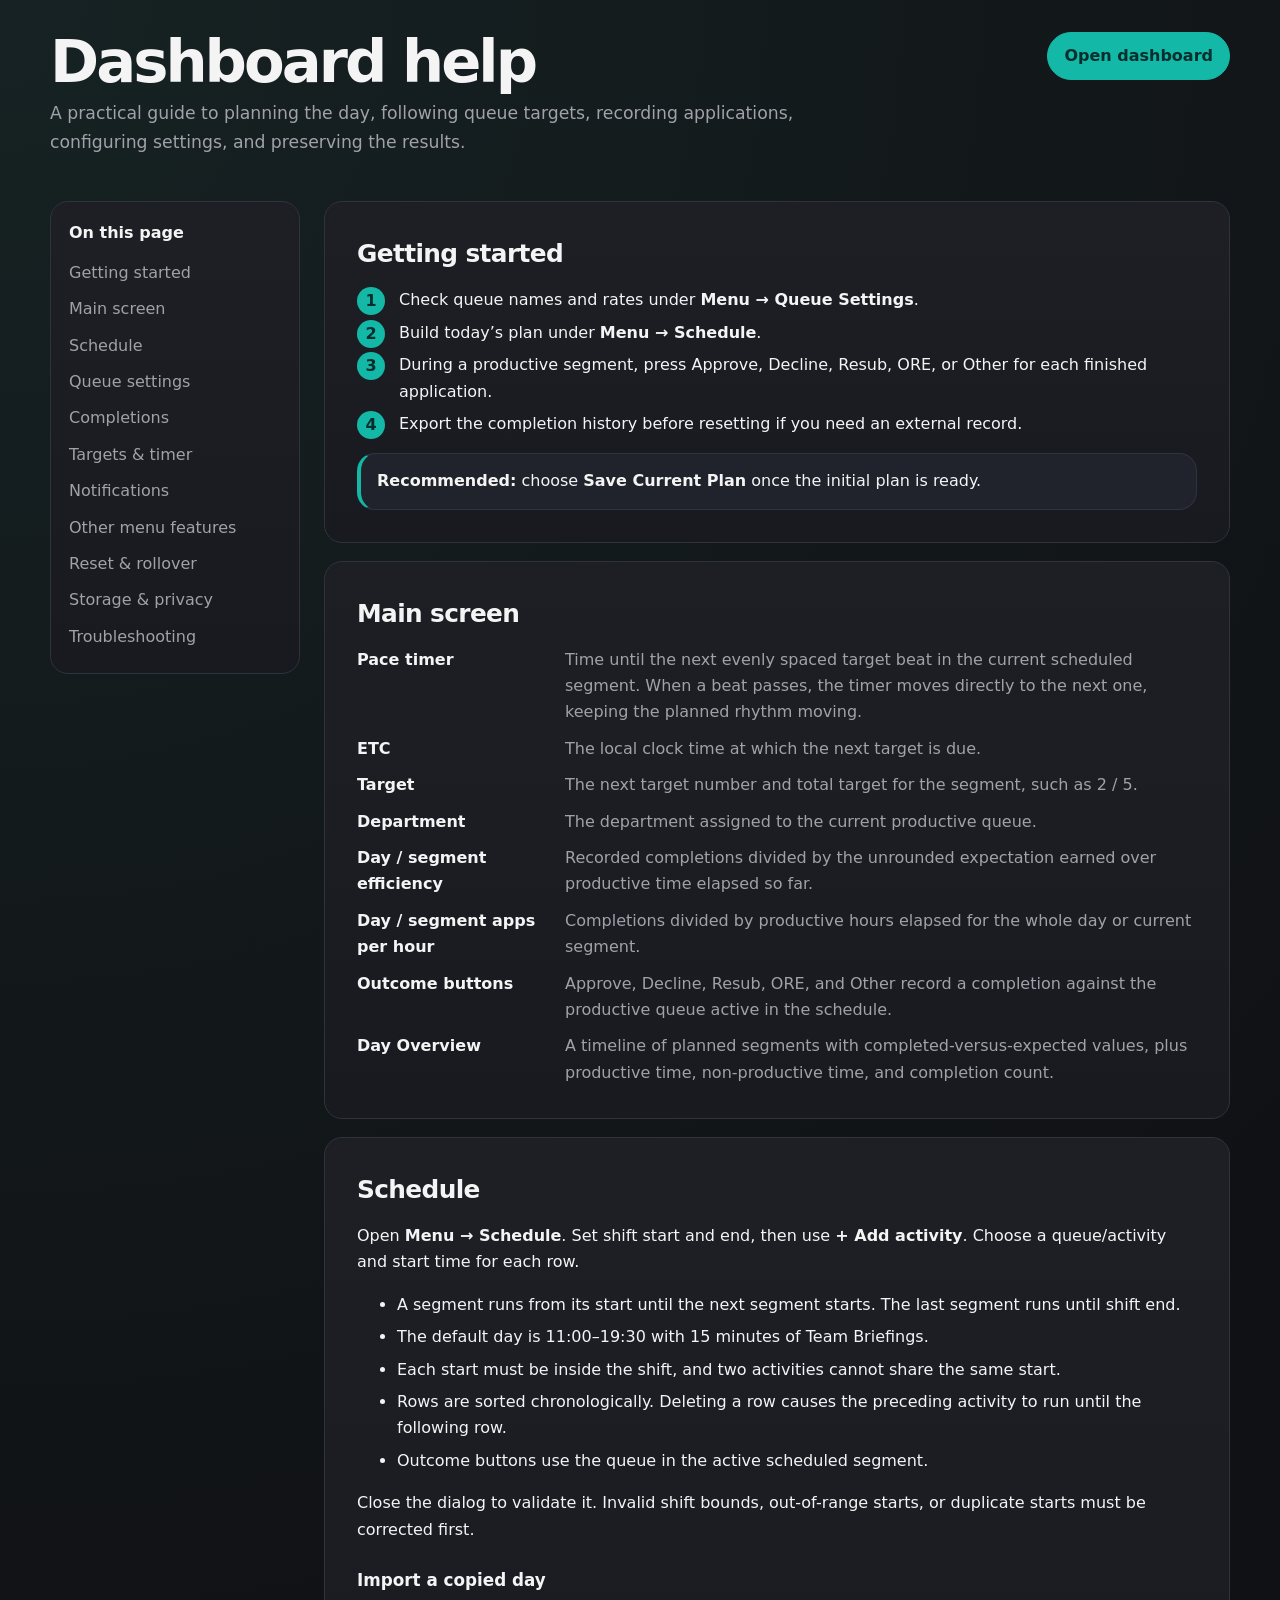
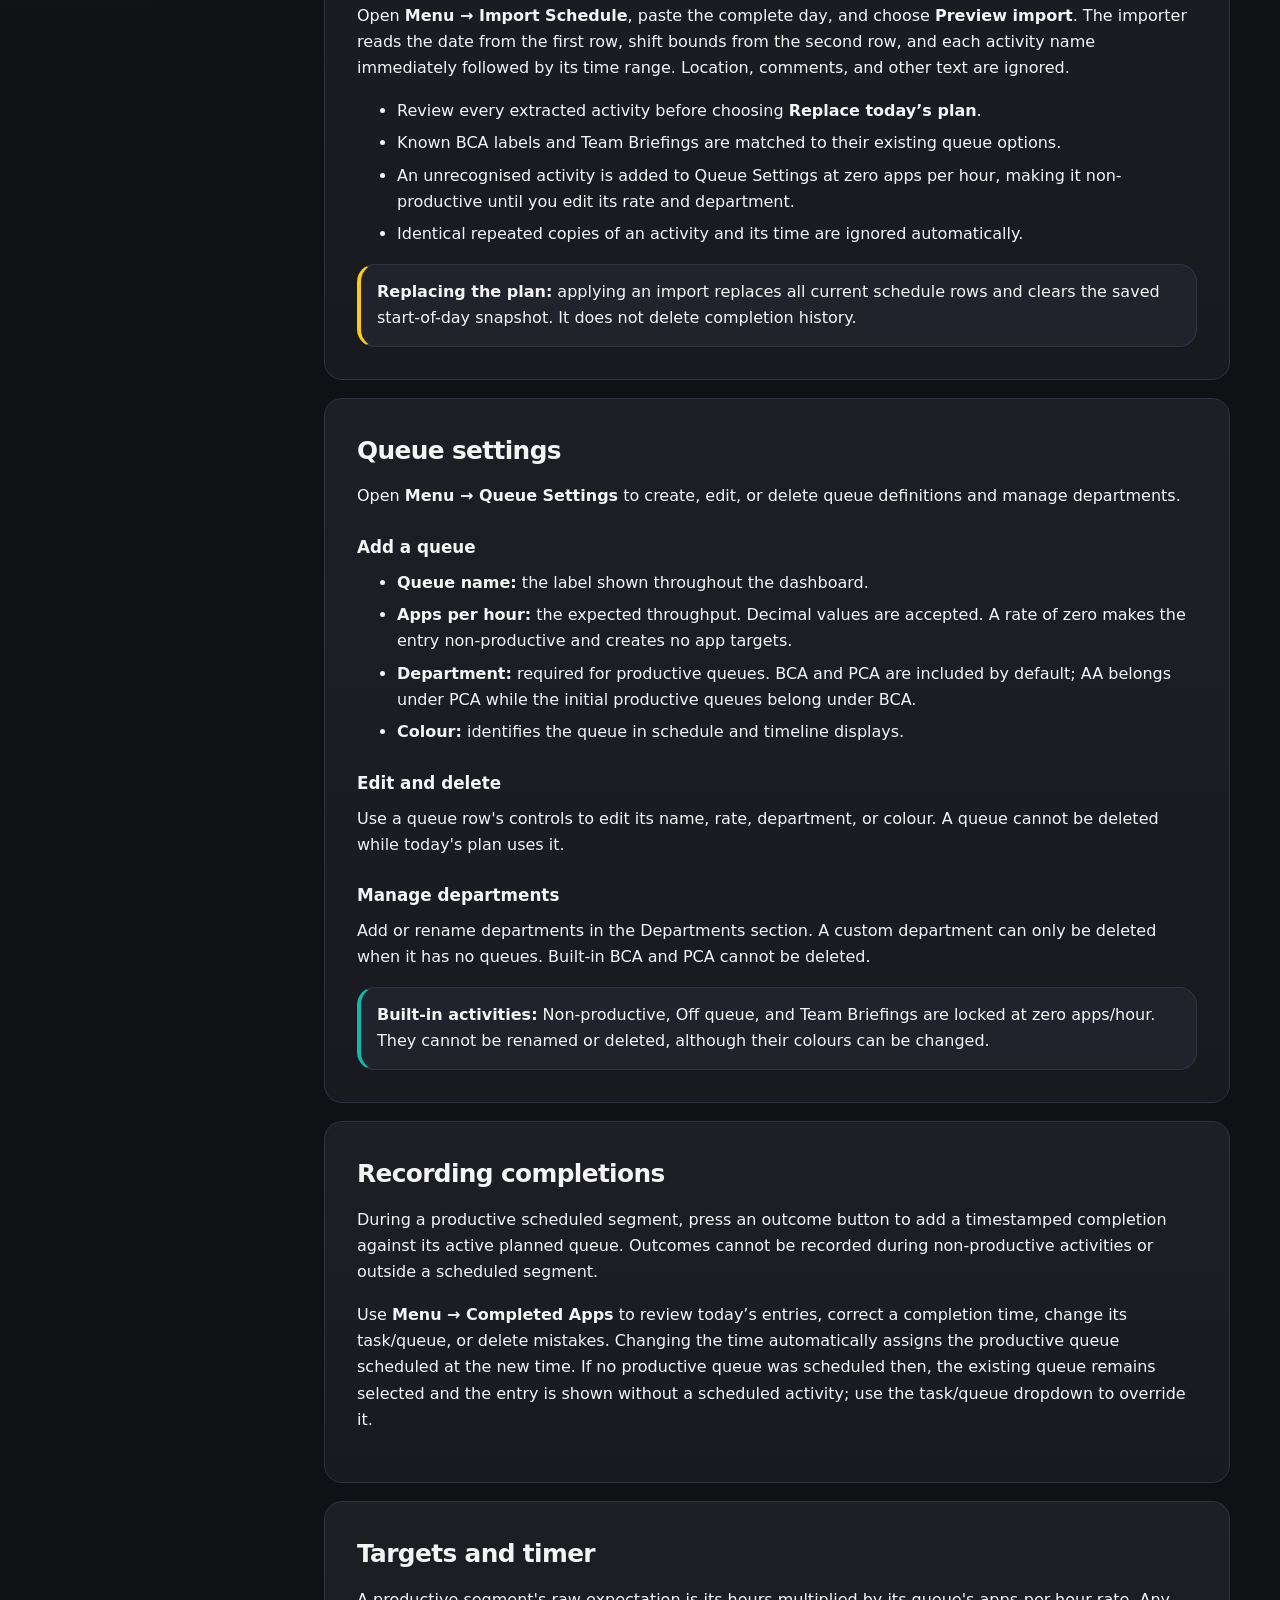
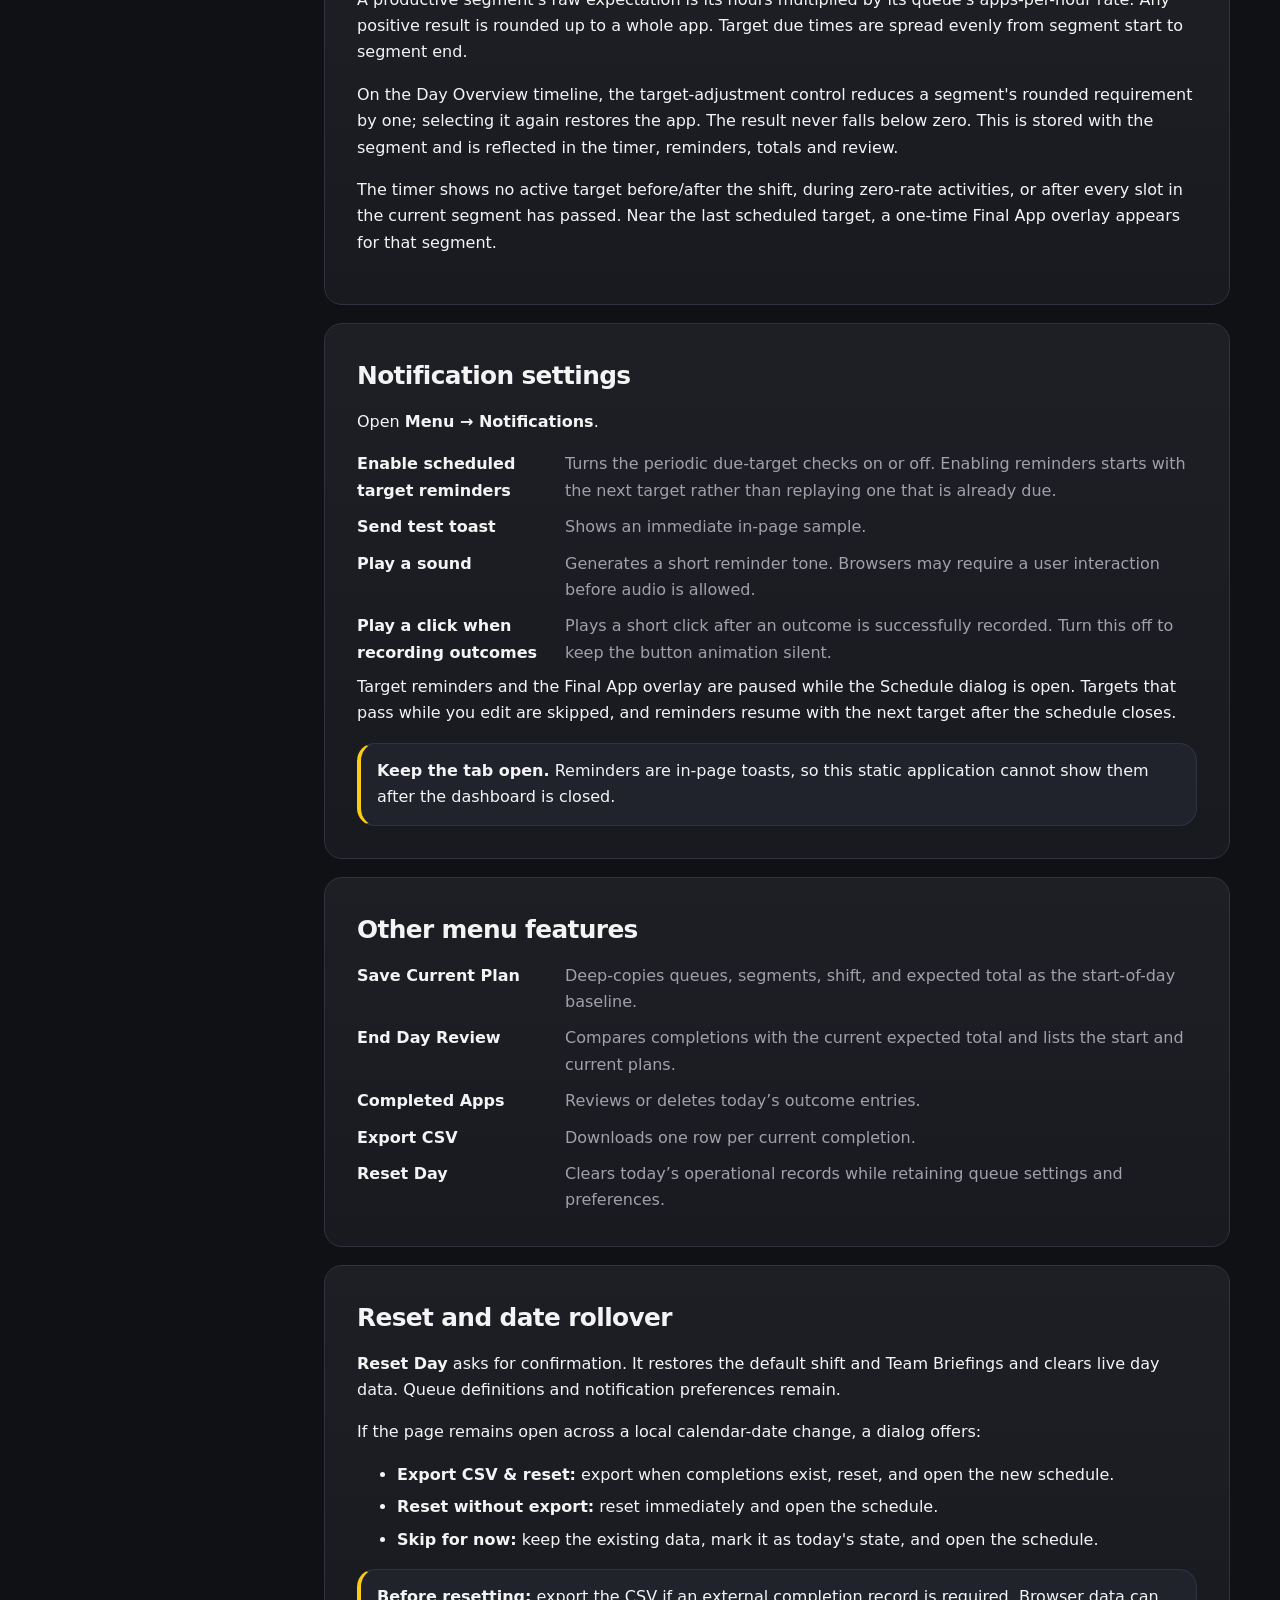
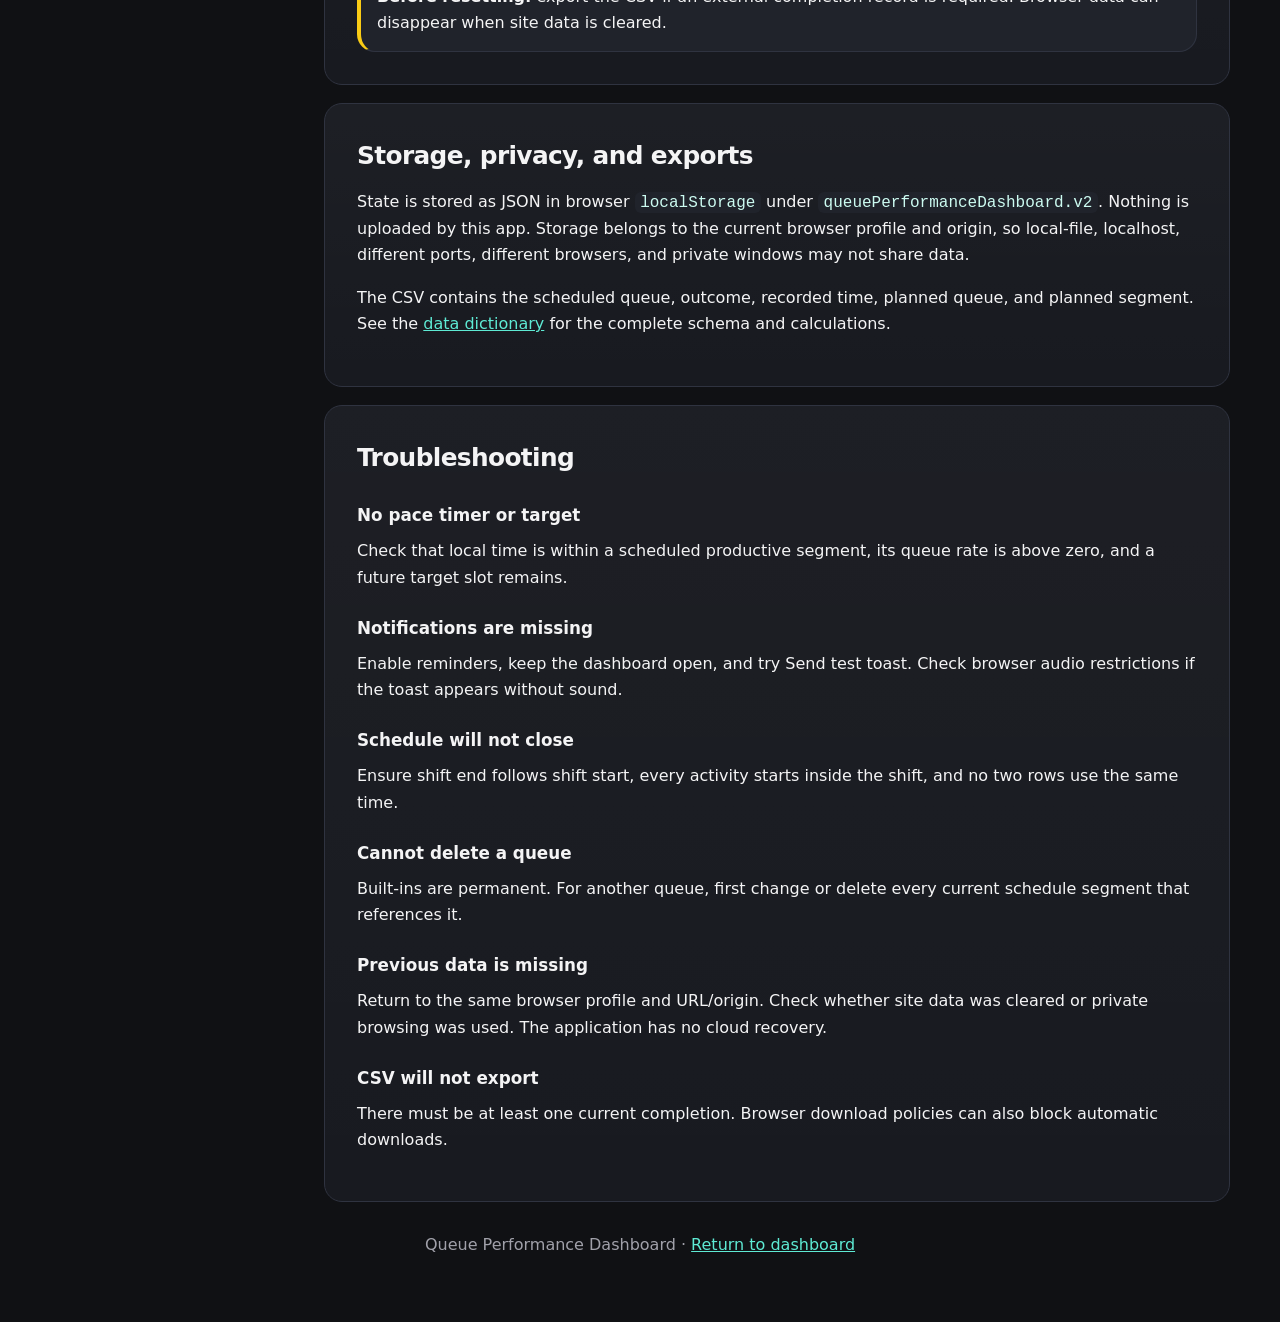
==== commit 55e11a4a: "Replace outcome text with optional click sound" ====
--- a/help.html
+++ b/help.html
@@ -63,7 +63,7 @@
 
         <section class="card" id="targets"><h2>Targets and timer</h2><p>A productive segment's raw expectation is its hours multiplied by its queue's apps-per-hour rate. Any positive result is rounded up to a whole app. Target due times are spread evenly from segment start to segment end.</p><p>On the Day Overview timeline, the target-adjustment control reduces a segment's rounded requirement by one; selecting it again restores the app. The result never falls below zero. This is stored with the segment and is reflected in the timer, reminders, totals and review.</p><p>The timer shows no active target before/after the shift, during zero-rate activities, or after every slot in the current segment has passed. Near the last scheduled target, a one-time Final App overlay appears for that segment.</p></section>
 
-        <section class="card" id="notifications"><h2>Notification settings</h2><p>Open <strong>Menu → Notifications</strong>.</p><dl><dt>Enable scheduled target reminders</dt><dd>Turns the periodic due-target checks on or off. Enabling reminders starts with the next target rather than replaying one that is already due.</dd><dt>Send test toast</dt><dd>Shows an immediate in-page sample.</dd><dt>Play a sound</dt><dd>Generates a short reminder tone. Browsers may require a user interaction before audio is allowed.</dd></dl><p>Target reminders and the Final App overlay are paused while the Schedule dialog is open. Targets that pass while you edit are skipped, and reminders resume with the next target after the schedule closes.</p><div class="callout warning"><strong>Keep the tab open.</strong> Reminders are in-page toasts, so this static application cannot show them after the dashboard is closed.</div></section>
+        <section class="card" id="notifications"><h2>Notification settings</h2><p>Open <strong>Menu → Notifications</strong>.</p><dl><dt>Enable scheduled target reminders</dt><dd>Turns the periodic due-target checks on or off. Enabling reminders starts with the next target rather than replaying one that is already due.</dd><dt>Send test toast</dt><dd>Shows an immediate in-page sample.</dd><dt>Play a sound</dt><dd>Generates a short reminder tone. Browsers may require a user interaction before audio is allowed.</dd><dt>Play a click when recording outcomes</dt><dd>Plays a short click after an outcome is successfully recorded. Turn this off to keep the button animation silent.</dd></dl><p>Target reminders and the Final App overlay are paused while the Schedule dialog is open. Targets that pass while you edit are skipped, and reminders resume with the next target after the schedule closes.</p><div class="callout warning"><strong>Keep the tab open.</strong> Reminders are in-page toasts, so this static application cannot show them after the dashboard is closed.</div></section>
 
         <section class="card" id="menu"><h2>Other menu features</h2><dl><dt>Save Current Plan</dt><dd>Deep-copies queues, segments, shift, and expected total as the start-of-day baseline.</dd><dt>End Day Review</dt><dd>Compares completions with the current expected total and lists the start and current plans.</dd><dt>Completed Apps</dt><dd>Reviews or deletes today’s outcome entries.</dd><dt>Export CSV</dt><dd>Downloads one row per current completion.</dd><dt>Reset Day</dt><dd>Clears today’s operational records while retaining queue settings and preferences.</dd></dl></section>
 
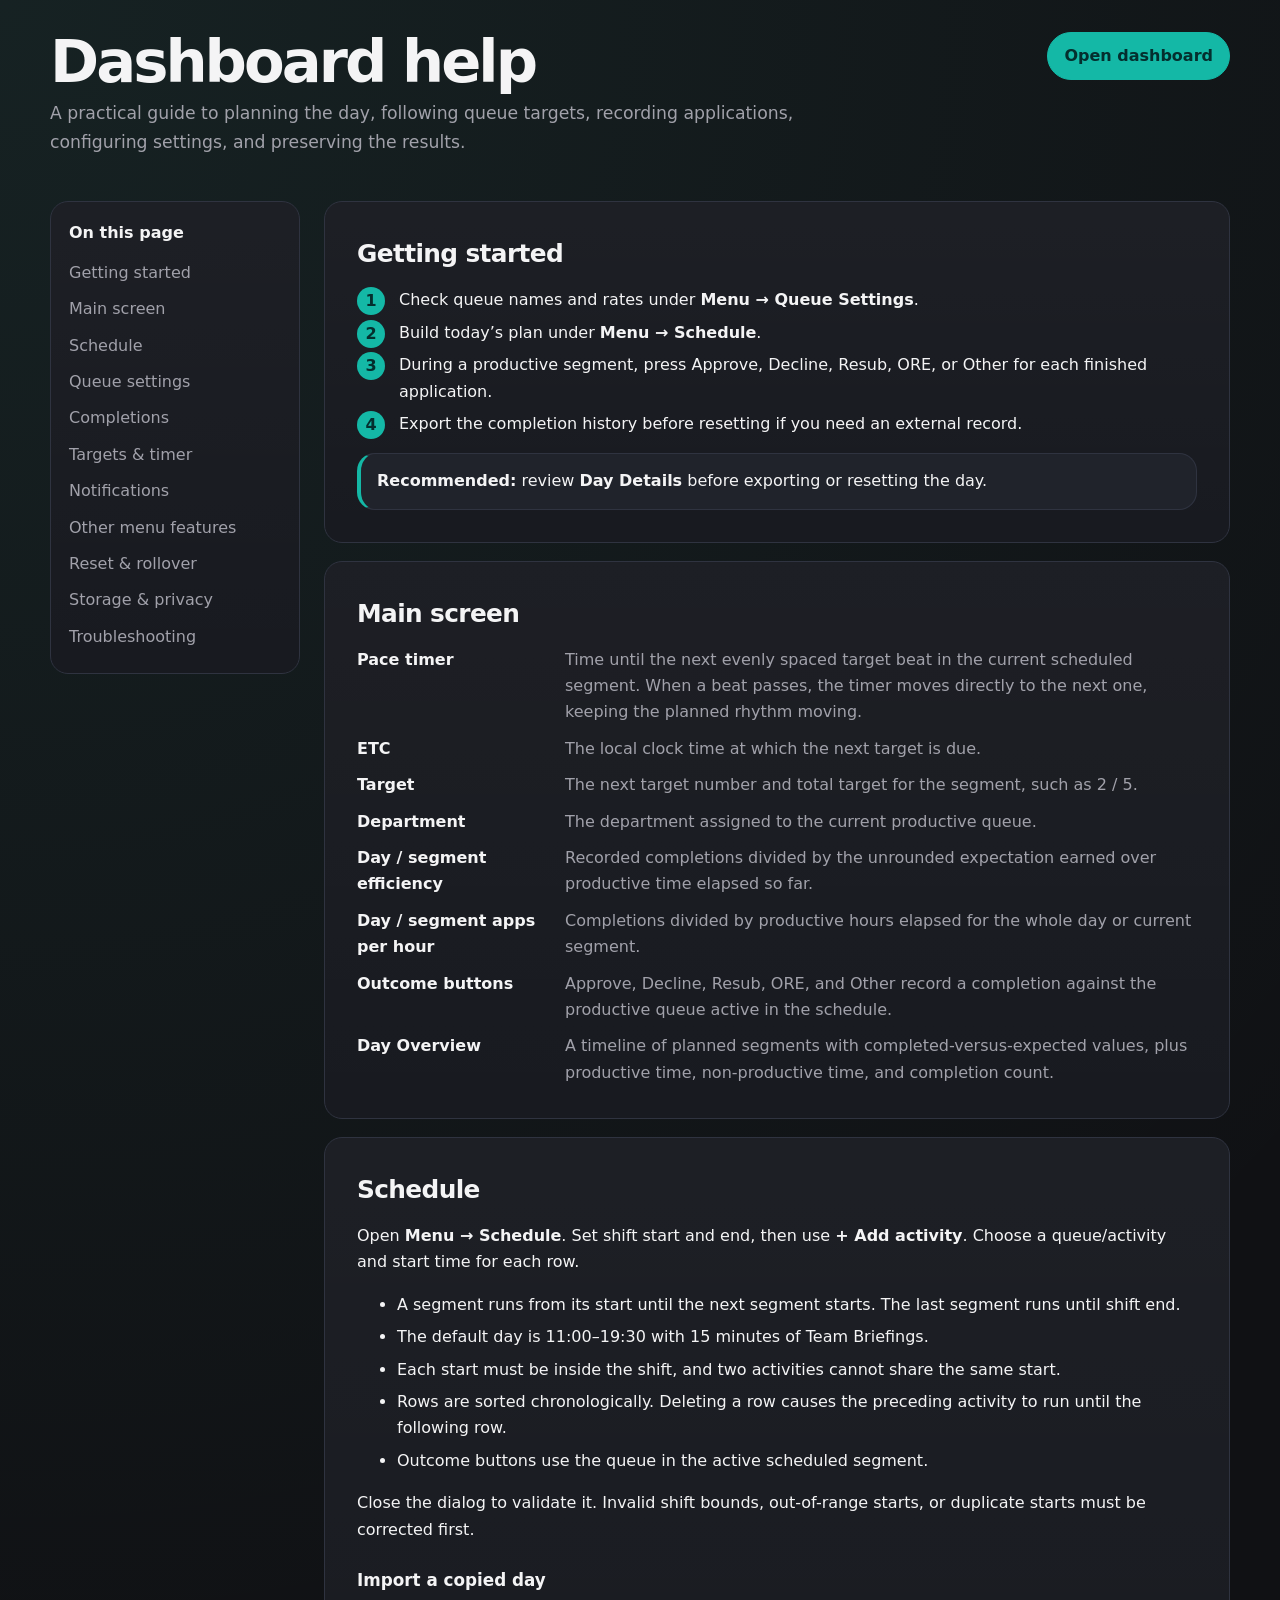
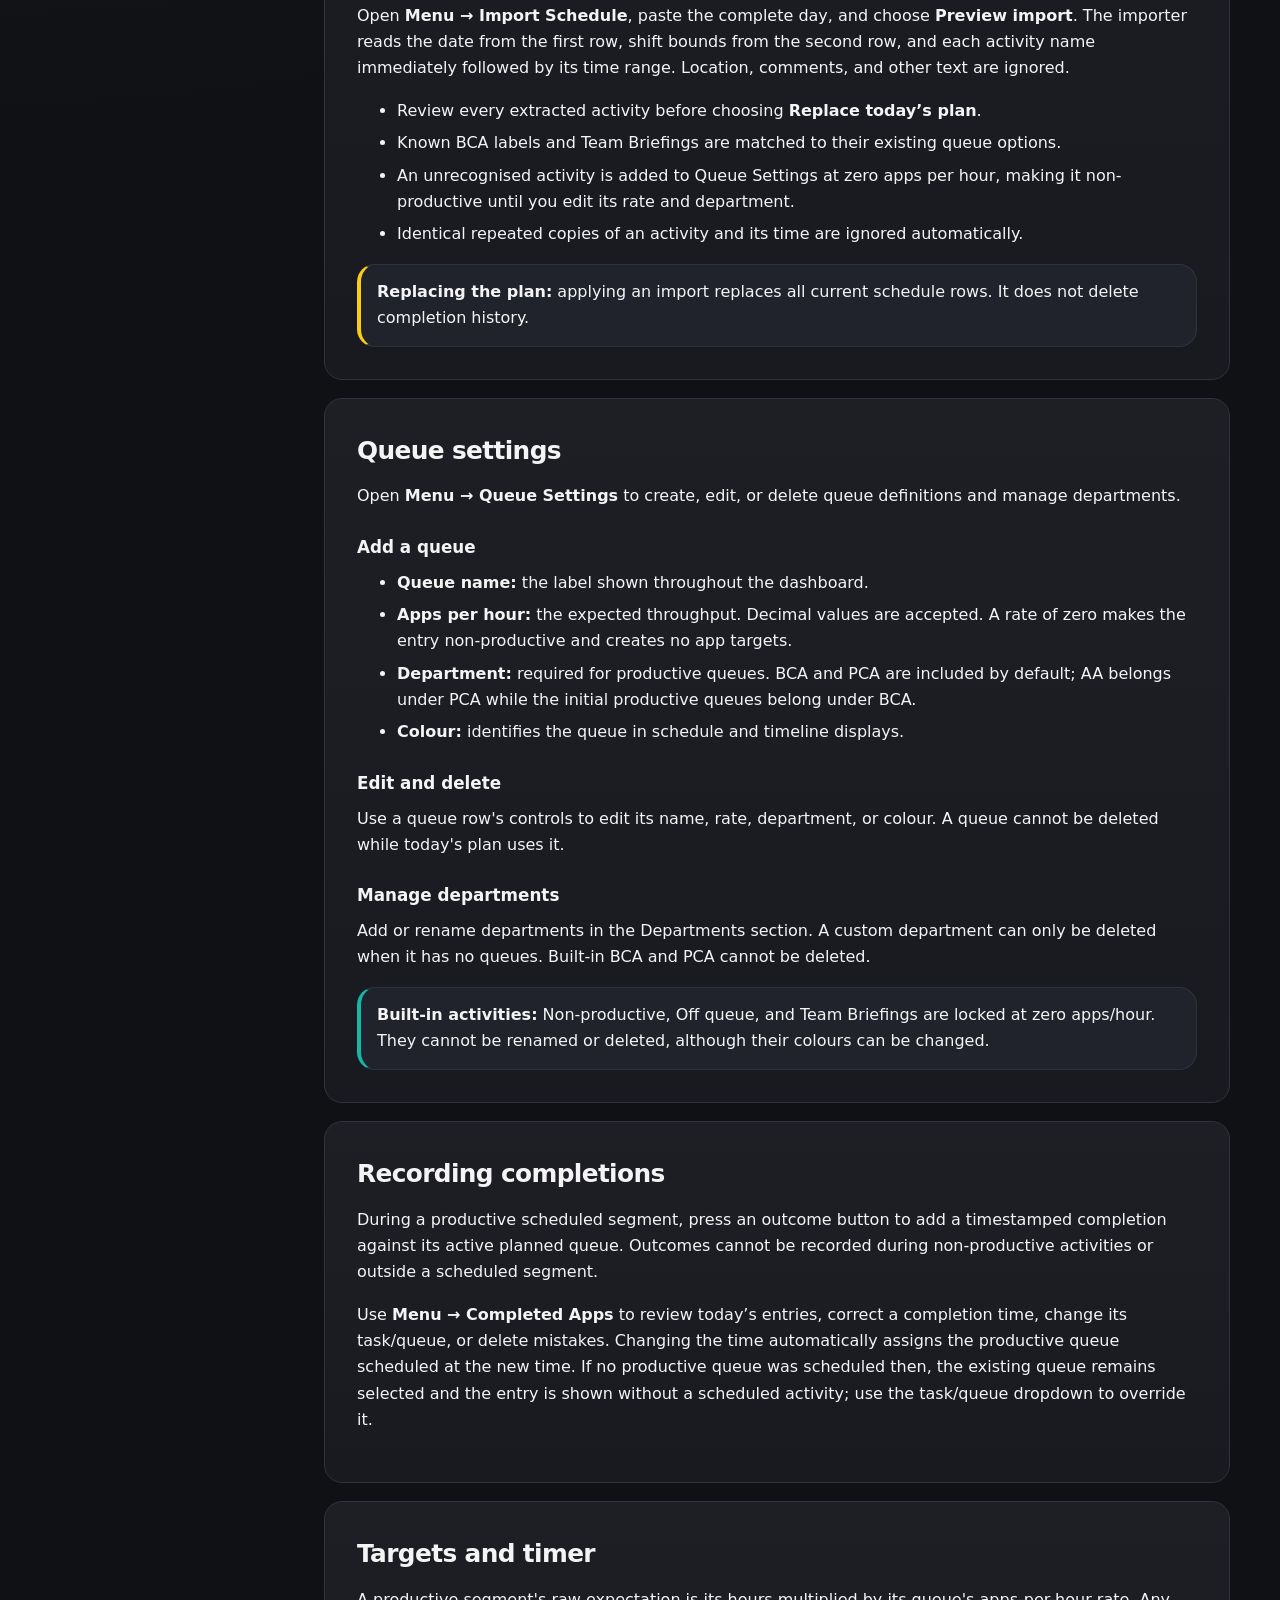
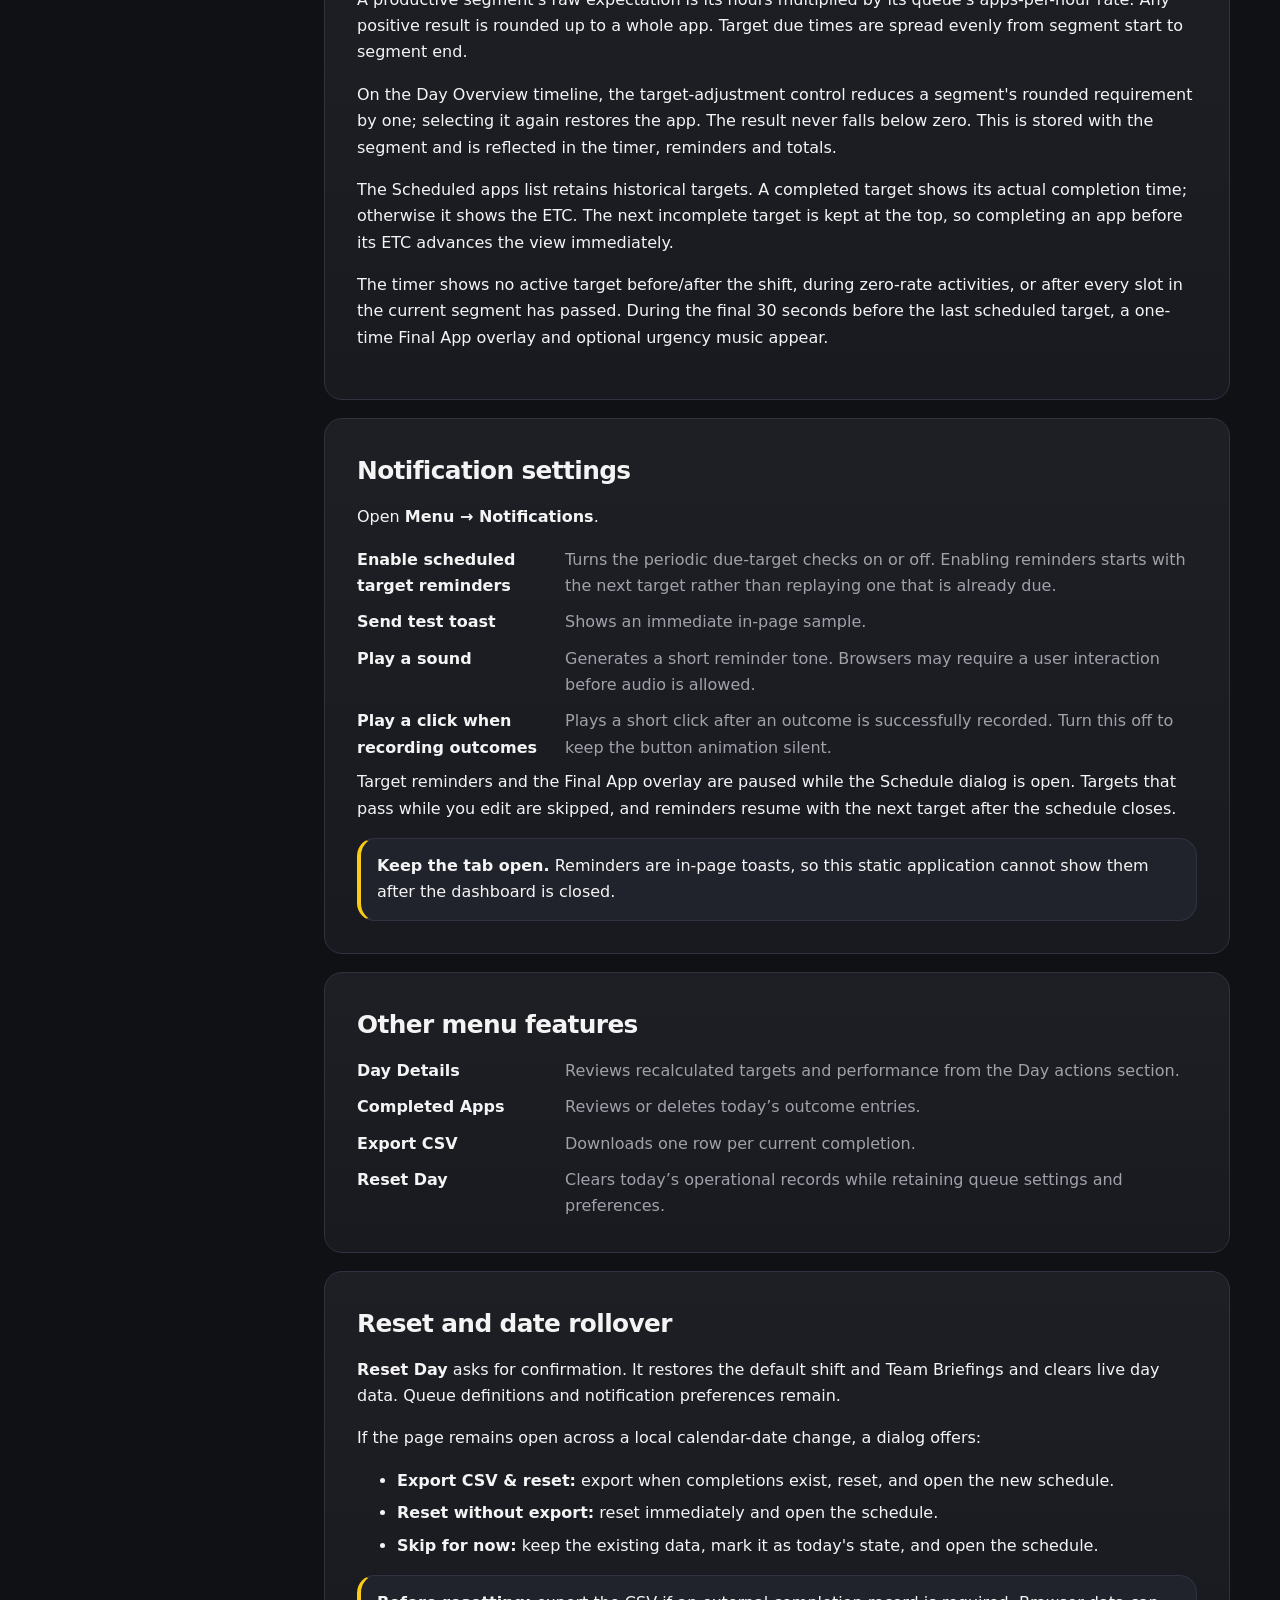
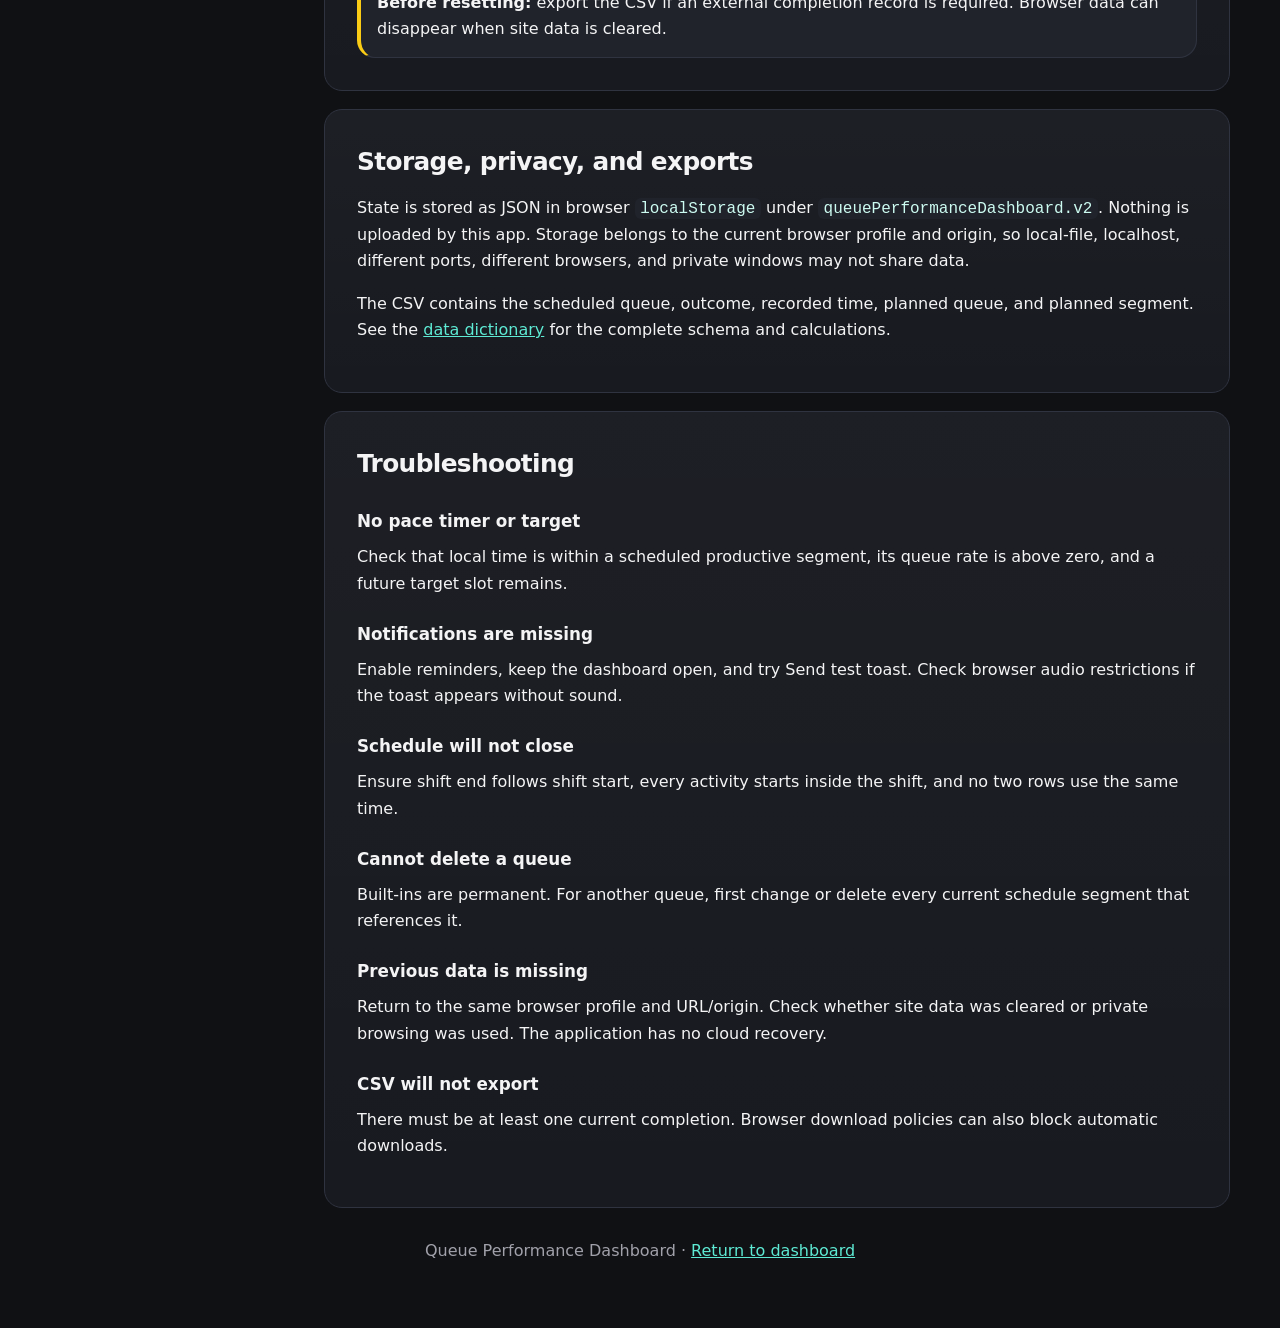
==== commit 8aa4d27b: "Revise day actions and scheduled app tracking" ====
--- a/help.html
+++ b/help.html
@@ -50,22 +50,22 @@
     <div class="layout">
       <nav aria-label="Help topics"><strong>On this page</strong><a href="#start">Getting started</a><a href="#screen">Main screen</a><a href="#schedule">Schedule</a><a href="#settings">Queue settings</a><a href="#completions">Completions</a><a href="#targets">Targets &amp; timer</a><a href="#notifications">Notifications</a><a href="#menu">Other menu features</a><a href="#new-day">Reset &amp; rollover</a><a href="#storage">Storage &amp; privacy</a><a href="#troubleshooting">Troubleshooting</a></nav>
       <main>
-        <section class="card" id="start"><h2>Getting started</h2><ol class="steps"><li>Check queue names and rates under <strong>Menu → Queue Settings</strong>.</li><li>Build today’s plan under <strong>Menu → Schedule</strong>.</li><li>During a productive segment, press Approve, Decline, Resub, ORE, or Other for each finished application.</li><li>Export the completion history before resetting if you need an external record.</li></ol><div class="callout"><strong>Recommended:</strong> choose <strong>Save Current Plan</strong> once the initial plan is ready.</div></section>
+        <section class="card" id="start"><h2>Getting started</h2><ol class="steps"><li>Check queue names and rates under <strong>Menu → Queue Settings</strong>.</li><li>Build today’s plan under <strong>Menu → Schedule</strong>.</li><li>During a productive segment, press Approve, Decline, Resub, ORE, or Other for each finished application.</li><li>Export the completion history before resetting if you need an external record.</li></ol><div class="callout"><strong>Recommended:</strong> review <strong>Day Details</strong> before exporting or resetting the day.</div></section>
 
         <section class="card" id="screen"><h2>Main screen</h2><dl><dt>Pace timer</dt><dd>Time until the next evenly spaced target beat in the current scheduled segment. When a beat passes, the timer moves directly to the next one, keeping the planned rhythm moving.</dd><dt>ETC</dt><dd>The local clock time at which the next target is due.</dd><dt>Target</dt><dd>The next target number and total target for the segment, such as 2 / 5.</dd><dt>Department</dt><dd>The department assigned to the current productive queue.</dd><dt>Day / segment efficiency</dt><dd>Recorded completions divided by the unrounded expectation earned over productive time elapsed so far.</dd><dt>Day / segment apps per hour</dt><dd>Completions divided by productive hours elapsed for the whole day or current segment.</dd><dt>Outcome buttons</dt><dd>Approve, Decline, Resub, ORE, and Other record a completion against the productive queue active in the schedule.</dd><dt>Day Overview</dt><dd>A timeline of planned segments with completed-versus-expected values, plus productive time, non-productive time, and completion count.</dd></dl></section>
 
-        <section class="card" id="schedule"><h2>Schedule</h2><p>Open <strong>Menu → Schedule</strong>. Set shift start and end, then use <strong>+ Add activity</strong>. Choose a queue/activity and start time for each row.</p><ul><li>A segment runs from its start until the next segment starts. The last segment runs until shift end.</li><li>The default day is 11:00–19:30 with 15 minutes of Team Briefings.</li><li>Each start must be inside the shift, and two activities cannot share the same start.</li><li>Rows are sorted chronologically. Deleting a row causes the preceding activity to run until the following row.</li><li>Outcome buttons use the queue in the active scheduled segment.</li></ul><p>Close the dialog to validate it. Invalid shift bounds, out-of-range starts, or duplicate starts must be corrected first.</p><h3>Import a copied day</h3><p>Open <strong>Menu → Import Schedule</strong>, paste the complete day, and choose <strong>Preview import</strong>. The importer reads the date from the first row, shift bounds from the second row, and each activity name immediately followed by its time range. Location, comments, and other text are ignored.</p><ul><li>Review every extracted activity before choosing <strong>Replace today’s plan</strong>.</li><li>Known BCA labels and Team Briefings are matched to their existing queue options.</li><li>An unrecognised activity is added to Queue Settings at zero apps per hour, making it non-productive until you edit its rate and department.</li><li>Identical repeated copies of an activity and its time are ignored automatically.</li></ul><div class="callout warning"><strong>Replacing the plan:</strong> applying an import replaces all current schedule rows and clears the saved start-of-day snapshot. It does not delete completion history.</div></section>
+        <section class="card" id="schedule"><h2>Schedule</h2><p>Open <strong>Menu → Schedule</strong>. Set shift start and end, then use <strong>+ Add activity</strong>. Choose a queue/activity and start time for each row.</p><ul><li>A segment runs from its start until the next segment starts. The last segment runs until shift end.</li><li>The default day is 11:00–19:30 with 15 minutes of Team Briefings.</li><li>Each start must be inside the shift, and two activities cannot share the same start.</li><li>Rows are sorted chronologically. Deleting a row causes the preceding activity to run until the following row.</li><li>Outcome buttons use the queue in the active scheduled segment.</li></ul><p>Close the dialog to validate it. Invalid shift bounds, out-of-range starts, or duplicate starts must be corrected first.</p><h3>Import a copied day</h3><p>Open <strong>Menu → Import Schedule</strong>, paste the complete day, and choose <strong>Preview import</strong>. The importer reads the date from the first row, shift bounds from the second row, and each activity name immediately followed by its time range. Location, comments, and other text are ignored.</p><ul><li>Review every extracted activity before choosing <strong>Replace today’s plan</strong>.</li><li>Known BCA labels and Team Briefings are matched to their existing queue options.</li><li>An unrecognised activity is added to Queue Settings at zero apps per hour, making it non-productive until you edit its rate and department.</li><li>Identical repeated copies of an activity and its time are ignored automatically.</li></ul><div class="callout warning"><strong>Replacing the plan:</strong> applying an import replaces all current schedule rows. It does not delete completion history.</div></section>
 
         <section class="card" id="settings"><h2>Queue settings</h2><p>Open <strong>Menu → Queue Settings</strong> to create, edit, or delete queue definitions and manage departments.</p><h3>Add a queue</h3><ul><li><strong>Queue name:</strong> the label shown throughout the dashboard.</li><li><strong>Apps per hour:</strong> the expected throughput. Decimal values are accepted. A rate of zero makes the entry non-productive and creates no app targets.</li><li><strong>Department:</strong> required for productive queues. BCA and PCA are included by default; AA belongs under PCA while the initial productive queues belong under BCA.</li><li><strong>Colour:</strong> identifies the queue in schedule and timeline displays.</li></ul><h3>Edit and delete</h3><p>Use a queue row's controls to edit its name, rate, department, or colour. A queue cannot be deleted while today's plan uses it.</p><h3>Manage departments</h3><p>Add or rename departments in the Departments section. A custom department can only be deleted when it has no queues. Built-in BCA and PCA cannot be deleted.</p><div class="callout"><strong>Built-in activities:</strong> Non-productive, Off queue, and Team Briefings are locked at zero apps/hour. They cannot be renamed or deleted, although their colours can be changed.</div></section>
 
 
         <section class="card" id="completions"><h2>Recording completions</h2><p>During a productive scheduled segment, press an outcome button to add a timestamped completion against its active planned queue. Outcomes cannot be recorded during non-productive activities or outside a scheduled segment.</p><p>Use <strong>Menu → Completed Apps</strong> to review today’s entries, correct a completion time, change its task/queue, or delete mistakes. Changing the time automatically assigns the productive queue scheduled at the new time. If no productive queue was scheduled then, the existing queue remains selected and the entry is shown without a scheduled activity; use the task/queue dropdown to override it.</p></section>
 
-        <section class="card" id="targets"><h2>Targets and timer</h2><p>A productive segment's raw expectation is its hours multiplied by its queue's apps-per-hour rate. Any positive result is rounded up to a whole app. Target due times are spread evenly from segment start to segment end.</p><p>On the Day Overview timeline, the target-adjustment control reduces a segment's rounded requirement by one; selecting it again restores the app. The result never falls below zero. This is stored with the segment and is reflected in the timer, reminders, totals and review.</p><p>The timer shows no active target before/after the shift, during zero-rate activities, or after every slot in the current segment has passed. Near the last scheduled target, a one-time Final App overlay appears for that segment.</p></section>
+        <section class="card" id="targets"><h2>Targets and timer</h2><p>A productive segment's raw expectation is its hours multiplied by its queue's apps-per-hour rate. Any positive result is rounded up to a whole app. Target due times are spread evenly from segment start to segment end.</p><p>On the Day Overview timeline, the target-adjustment control reduces a segment's rounded requirement by one; selecting it again restores the app. The result never falls below zero. This is stored with the segment and is reflected in the timer, reminders and totals.</p><p>The Scheduled apps list retains historical targets. A completed target shows its actual completion time; otherwise it shows the ETC. The next incomplete target is kept at the top, so completing an app before its ETC advances the view immediately.</p><p>The timer shows no active target before/after the shift, during zero-rate activities, or after every slot in the current segment has passed. During the final 30 seconds before the last scheduled target, a one-time Final App overlay and optional urgency music appear.</p></section>
 
         <section class="card" id="notifications"><h2>Notification settings</h2><p>Open <strong>Menu → Notifications</strong>.</p><dl><dt>Enable scheduled target reminders</dt><dd>Turns the periodic due-target checks on or off. Enabling reminders starts with the next target rather than replaying one that is already due.</dd><dt>Send test toast</dt><dd>Shows an immediate in-page sample.</dd><dt>Play a sound</dt><dd>Generates a short reminder tone. Browsers may require a user interaction before audio is allowed.</dd><dt>Play a click when recording outcomes</dt><dd>Plays a short click after an outcome is successfully recorded. Turn this off to keep the button animation silent.</dd></dl><p>Target reminders and the Final App overlay are paused while the Schedule dialog is open. Targets that pass while you edit are skipped, and reminders resume with the next target after the schedule closes.</p><div class="callout warning"><strong>Keep the tab open.</strong> Reminders are in-page toasts, so this static application cannot show them after the dashboard is closed.</div></section>
 
-        <section class="card" id="menu"><h2>Other menu features</h2><dl><dt>Save Current Plan</dt><dd>Deep-copies queues, segments, shift, and expected total as the start-of-day baseline.</dd><dt>End Day Review</dt><dd>Compares completions with the current expected total and lists the start and current plans.</dd><dt>Completed Apps</dt><dd>Reviews or deletes today’s outcome entries.</dd><dt>Export CSV</dt><dd>Downloads one row per current completion.</dd><dt>Reset Day</dt><dd>Clears today’s operational records while retaining queue settings and preferences.</dd></dl></section>
+        <section class="card" id="menu"><h2>Other menu features</h2><dl><dt>Day Details</dt><dd>Reviews recalculated targets and performance from the Day actions section.</dd><dt>Completed Apps</dt><dd>Reviews or deletes today’s outcome entries.</dd><dt>Export CSV</dt><dd>Downloads one row per current completion.</dd><dt>Reset Day</dt><dd>Clears today’s operational records while retaining queue settings and preferences.</dd></dl></section>
 
         <section class="card" id="new-day"><h2>Reset and date rollover</h2><p><strong>Reset Day</strong> asks for confirmation. It restores the default shift and Team Briefings and clears live day data. Queue definitions and notification preferences remain.</p><p>If the page remains open across a local calendar-date change, a dialog offers:</p><ul><li><strong>Export CSV &amp; reset:</strong> export when completions exist, reset, and open the new schedule.</li><li><strong>Reset without export:</strong> reset immediately and open the schedule.</li><li><strong>Skip for now:</strong> keep the existing data, mark it as today's state, and open the schedule.</li></ul><div class="callout warning"><strong>Before resetting:</strong> export the CSV if an external completion record is required. Browser data can disappear when site data is cleared.</div></section>
 
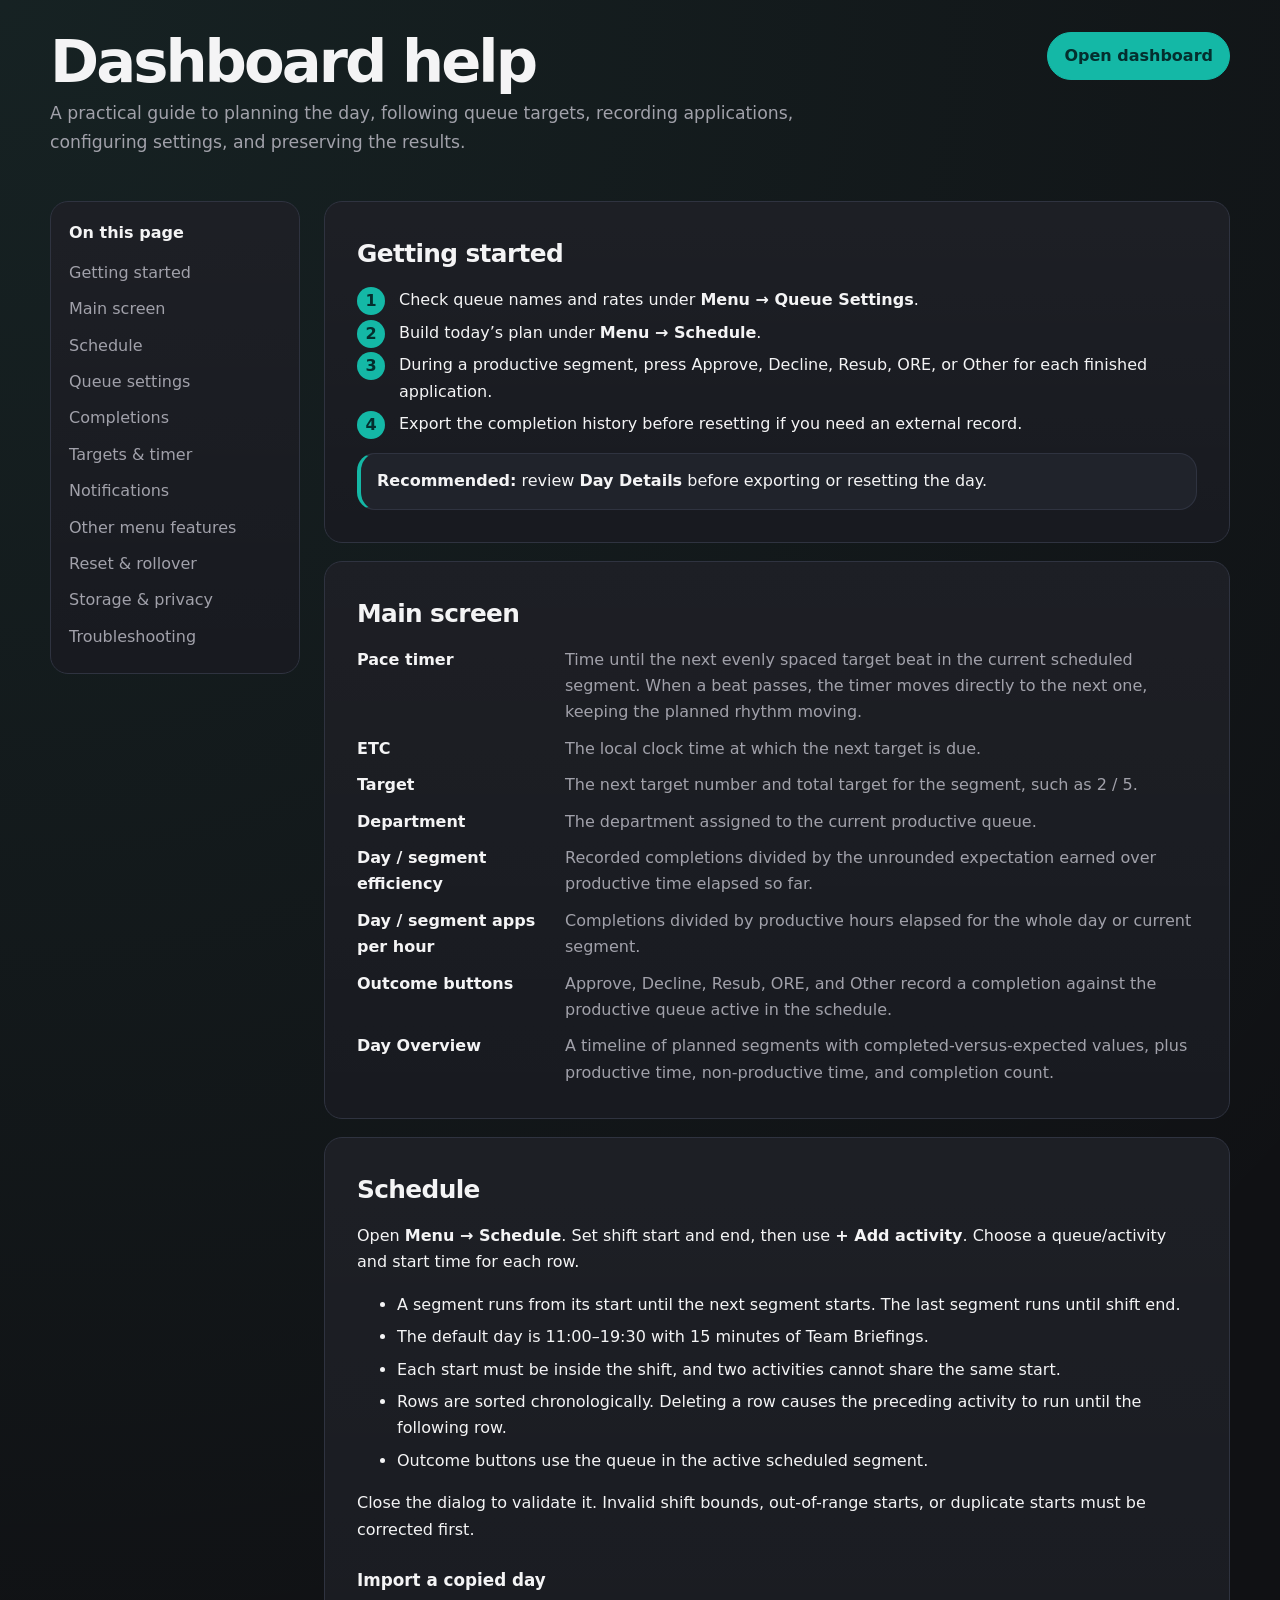
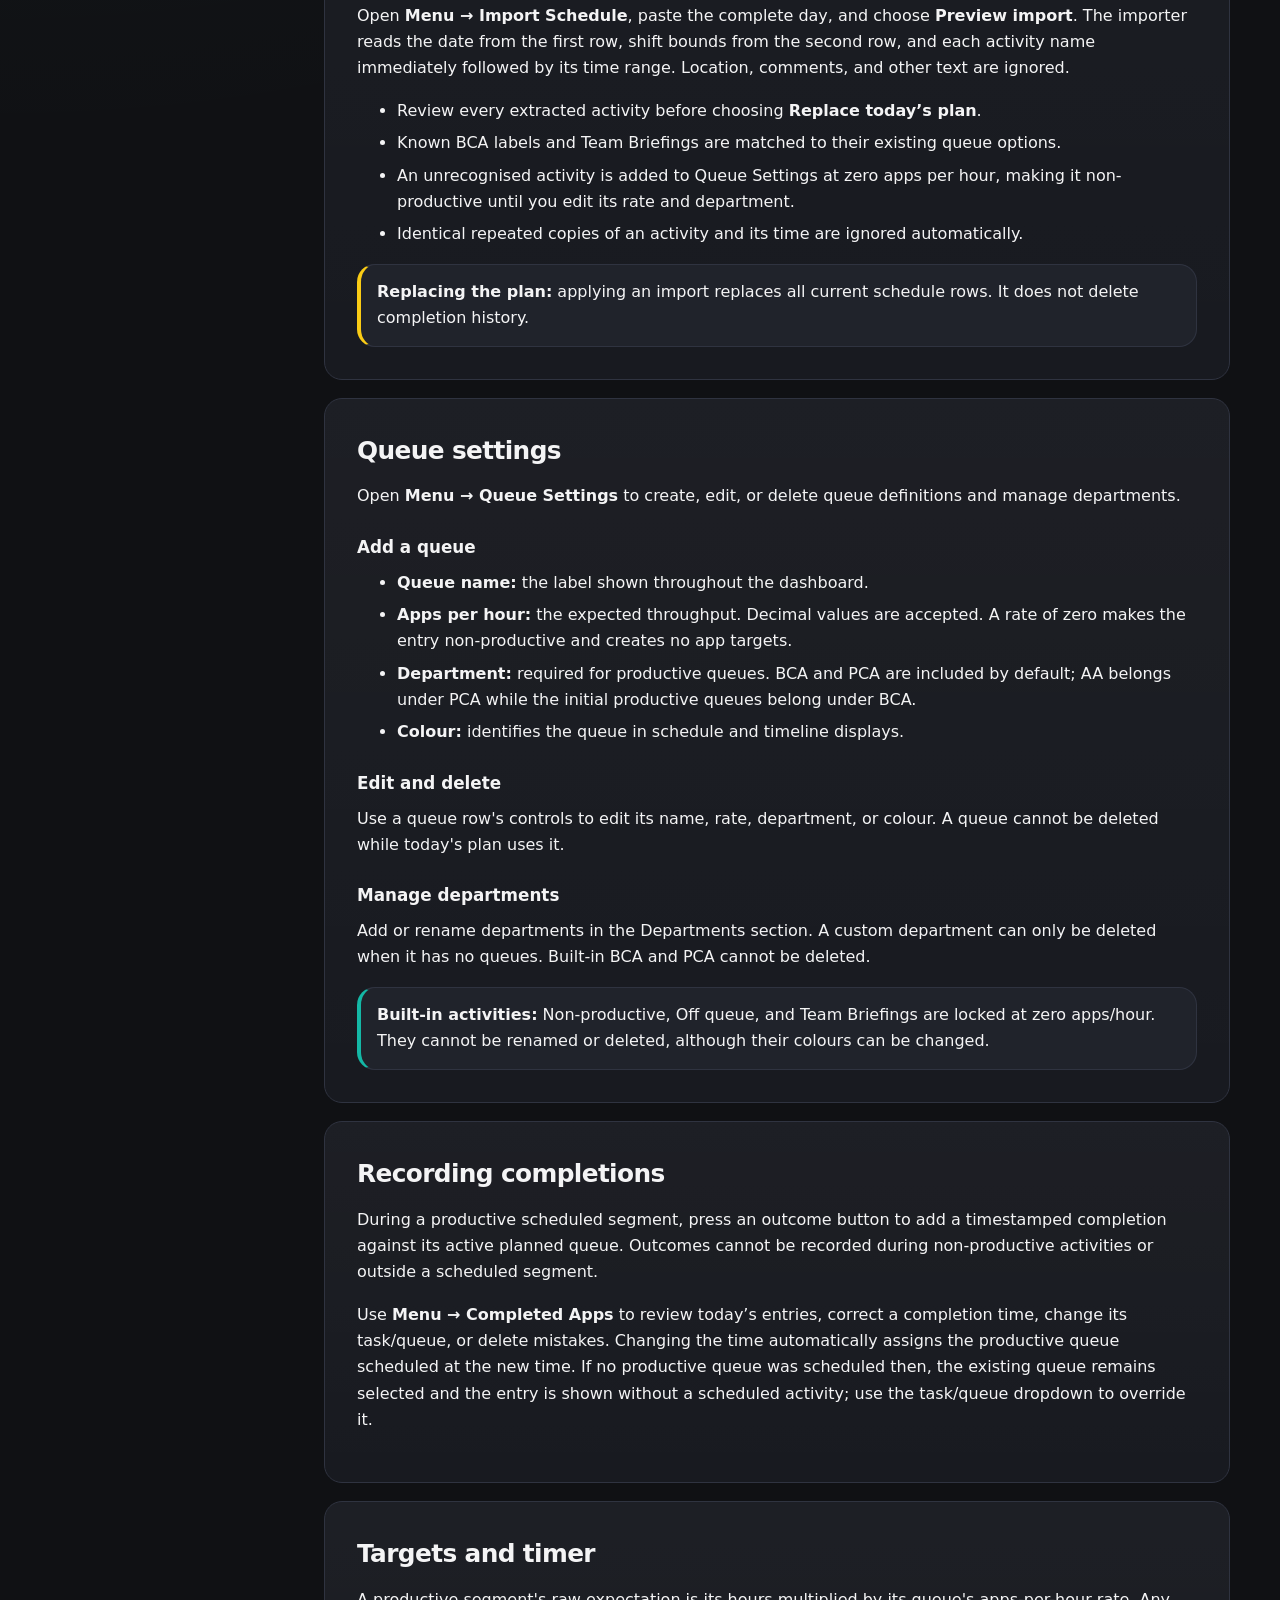
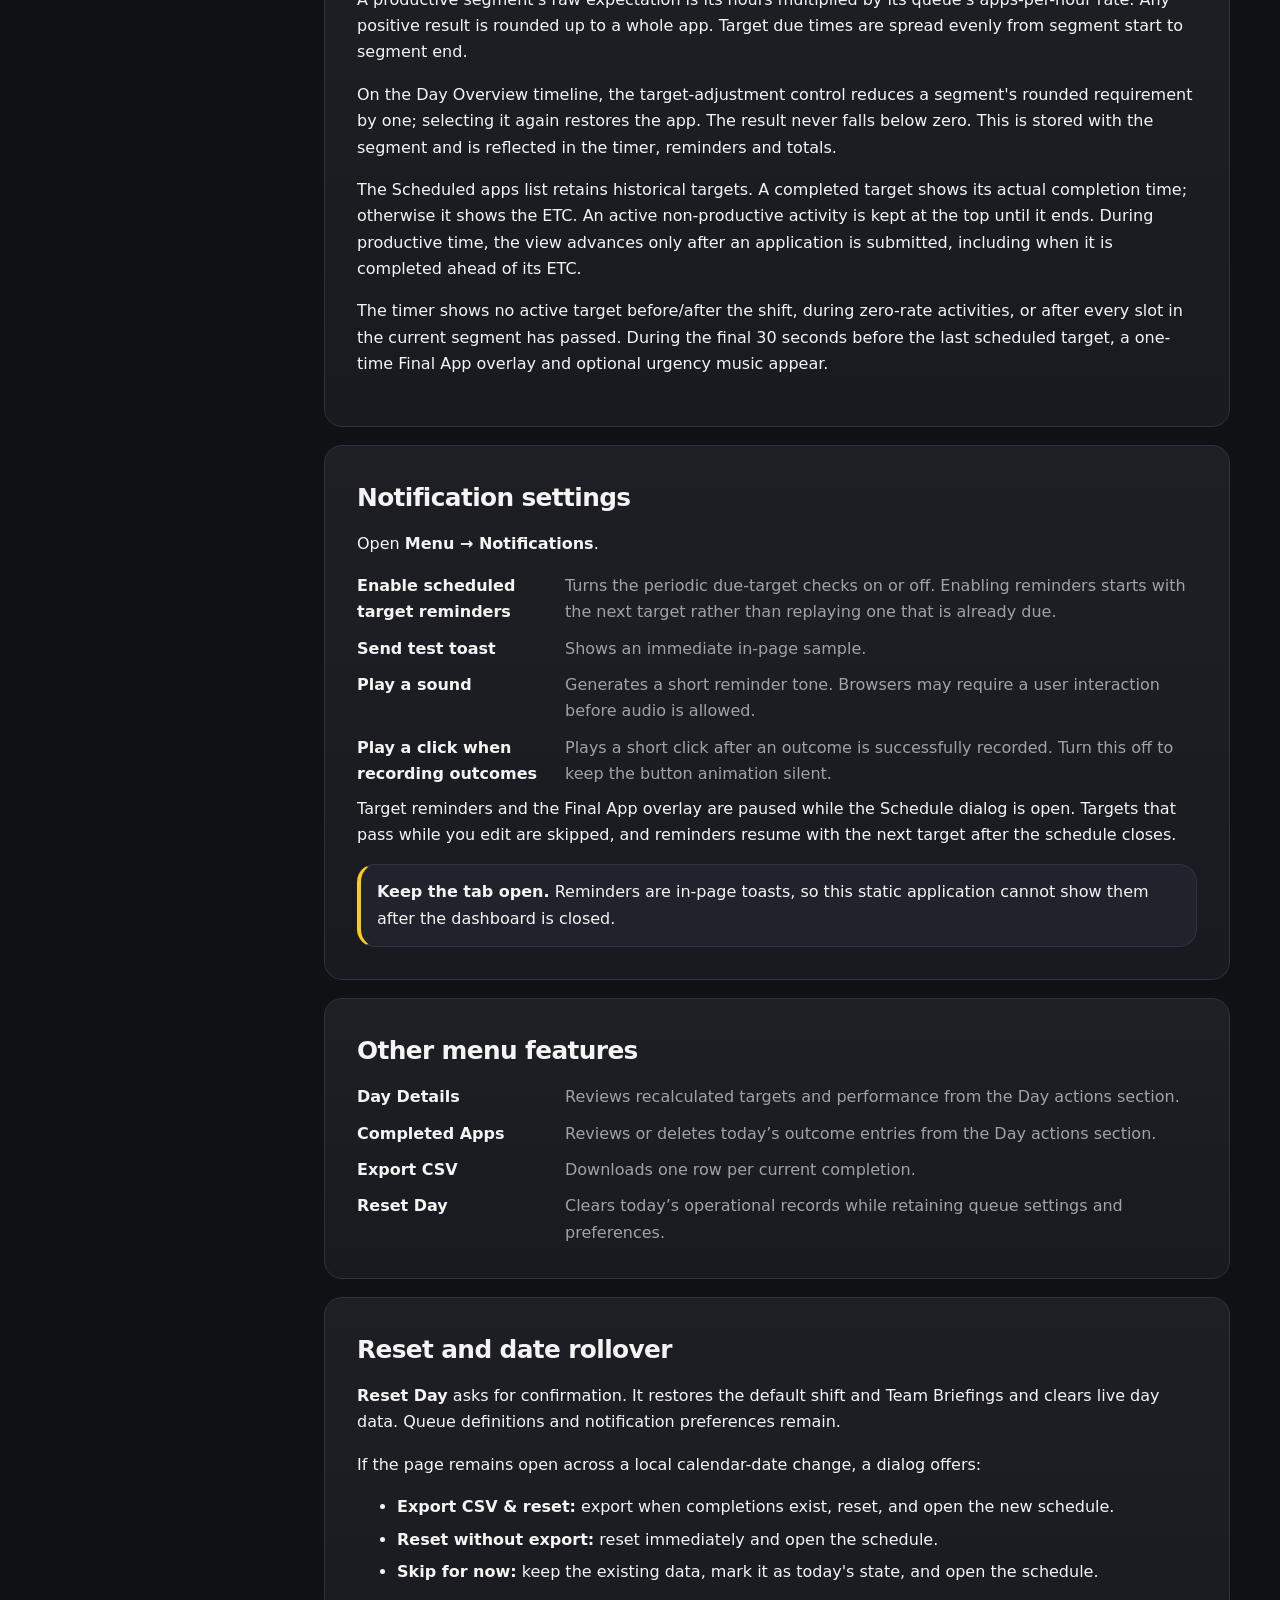
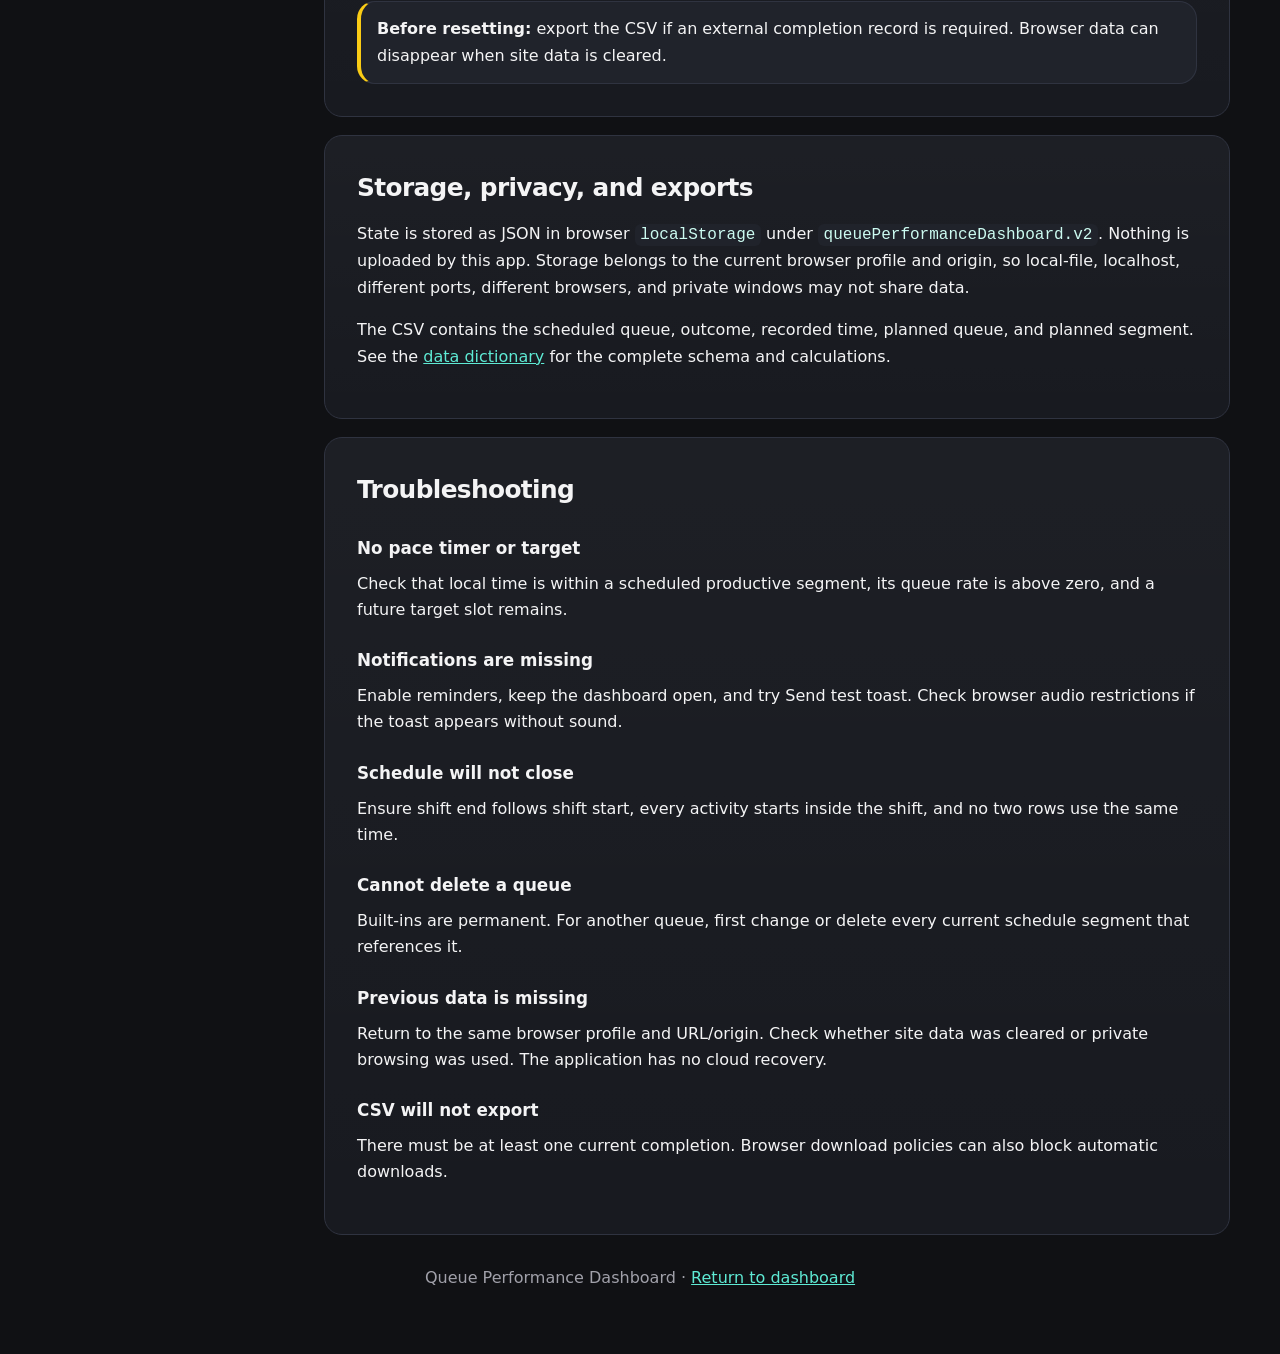
==== commit c6412aa3: "Keep scheduled apps focused on current activity" ====
--- a/help.html
+++ b/help.html
@@ -61,11 +61,11 @@
 
         <section class="card" id="completions"><h2>Recording completions</h2><p>During a productive scheduled segment, press an outcome button to add a timestamped completion against its active planned queue. Outcomes cannot be recorded during non-productive activities or outside a scheduled segment.</p><p>Use <strong>Menu → Completed Apps</strong> to review today’s entries, correct a completion time, change its task/queue, or delete mistakes. Changing the time automatically assigns the productive queue scheduled at the new time. If no productive queue was scheduled then, the existing queue remains selected and the entry is shown without a scheduled activity; use the task/queue dropdown to override it.</p></section>
 
-        <section class="card" id="targets"><h2>Targets and timer</h2><p>A productive segment's raw expectation is its hours multiplied by its queue's apps-per-hour rate. Any positive result is rounded up to a whole app. Target due times are spread evenly from segment start to segment end.</p><p>On the Day Overview timeline, the target-adjustment control reduces a segment's rounded requirement by one; selecting it again restores the app. The result never falls below zero. This is stored with the segment and is reflected in the timer, reminders and totals.</p><p>The Scheduled apps list retains historical targets. A completed target shows its actual completion time; otherwise it shows the ETC. The next incomplete target is kept at the top, so completing an app before its ETC advances the view immediately.</p><p>The timer shows no active target before/after the shift, during zero-rate activities, or after every slot in the current segment has passed. During the final 30 seconds before the last scheduled target, a one-time Final App overlay and optional urgency music appear.</p></section>
+        <section class="card" id="targets"><h2>Targets and timer</h2><p>A productive segment's raw expectation is its hours multiplied by its queue's apps-per-hour rate. Any positive result is rounded up to a whole app. Target due times are spread evenly from segment start to segment end.</p><p>On the Day Overview timeline, the target-adjustment control reduces a segment's rounded requirement by one; selecting it again restores the app. The result never falls below zero. This is stored with the segment and is reflected in the timer, reminders and totals.</p><p>The Scheduled apps list retains historical targets. A completed target shows its actual completion time; otherwise it shows the ETC. An active non-productive activity is kept at the top until it ends. During productive time, the view advances only after an application is submitted, including when it is completed ahead of its ETC.</p><p>The timer shows no active target before/after the shift, during zero-rate activities, or after every slot in the current segment has passed. During the final 30 seconds before the last scheduled target, a one-time Final App overlay and optional urgency music appear.</p></section>
 
         <section class="card" id="notifications"><h2>Notification settings</h2><p>Open <strong>Menu → Notifications</strong>.</p><dl><dt>Enable scheduled target reminders</dt><dd>Turns the periodic due-target checks on or off. Enabling reminders starts with the next target rather than replaying one that is already due.</dd><dt>Send test toast</dt><dd>Shows an immediate in-page sample.</dd><dt>Play a sound</dt><dd>Generates a short reminder tone. Browsers may require a user interaction before audio is allowed.</dd><dt>Play a click when recording outcomes</dt><dd>Plays a short click after an outcome is successfully recorded. Turn this off to keep the button animation silent.</dd></dl><p>Target reminders and the Final App overlay are paused while the Schedule dialog is open. Targets that pass while you edit are skipped, and reminders resume with the next target after the schedule closes.</p><div class="callout warning"><strong>Keep the tab open.</strong> Reminders are in-page toasts, so this static application cannot show them after the dashboard is closed.</div></section>
 
-        <section class="card" id="menu"><h2>Other menu features</h2><dl><dt>Day Details</dt><dd>Reviews recalculated targets and performance from the Day actions section.</dd><dt>Completed Apps</dt><dd>Reviews or deletes today’s outcome entries.</dd><dt>Export CSV</dt><dd>Downloads one row per current completion.</dd><dt>Reset Day</dt><dd>Clears today’s operational records while retaining queue settings and preferences.</dd></dl></section>
+        <section class="card" id="menu"><h2>Other menu features</h2><dl><dt>Day Details</dt><dd>Reviews recalculated targets and performance from the Day actions section.</dd><dt>Completed Apps</dt><dd>Reviews or deletes today’s outcome entries from the Day actions section.</dd><dt>Export CSV</dt><dd>Downloads one row per current completion.</dd><dt>Reset Day</dt><dd>Clears today’s operational records while retaining queue settings and preferences.</dd></dl></section>
 
         <section class="card" id="new-day"><h2>Reset and date rollover</h2><p><strong>Reset Day</strong> asks for confirmation. It restores the default shift and Team Briefings and clears live day data. Queue definitions and notification preferences remain.</p><p>If the page remains open across a local calendar-date change, a dialog offers:</p><ul><li><strong>Export CSV &amp; reset:</strong> export when completions exist, reset, and open the new schedule.</li><li><strong>Reset without export:</strong> reset immediately and open the schedule.</li><li><strong>Skip for now:</strong> keep the existing data, mark it as today's state, and open the schedule.</li></ul><div class="callout warning"><strong>Before resetting:</strong> export the CSV if an external completion record is required. Browser data can disappear when site data is cleared.</div></section>
 
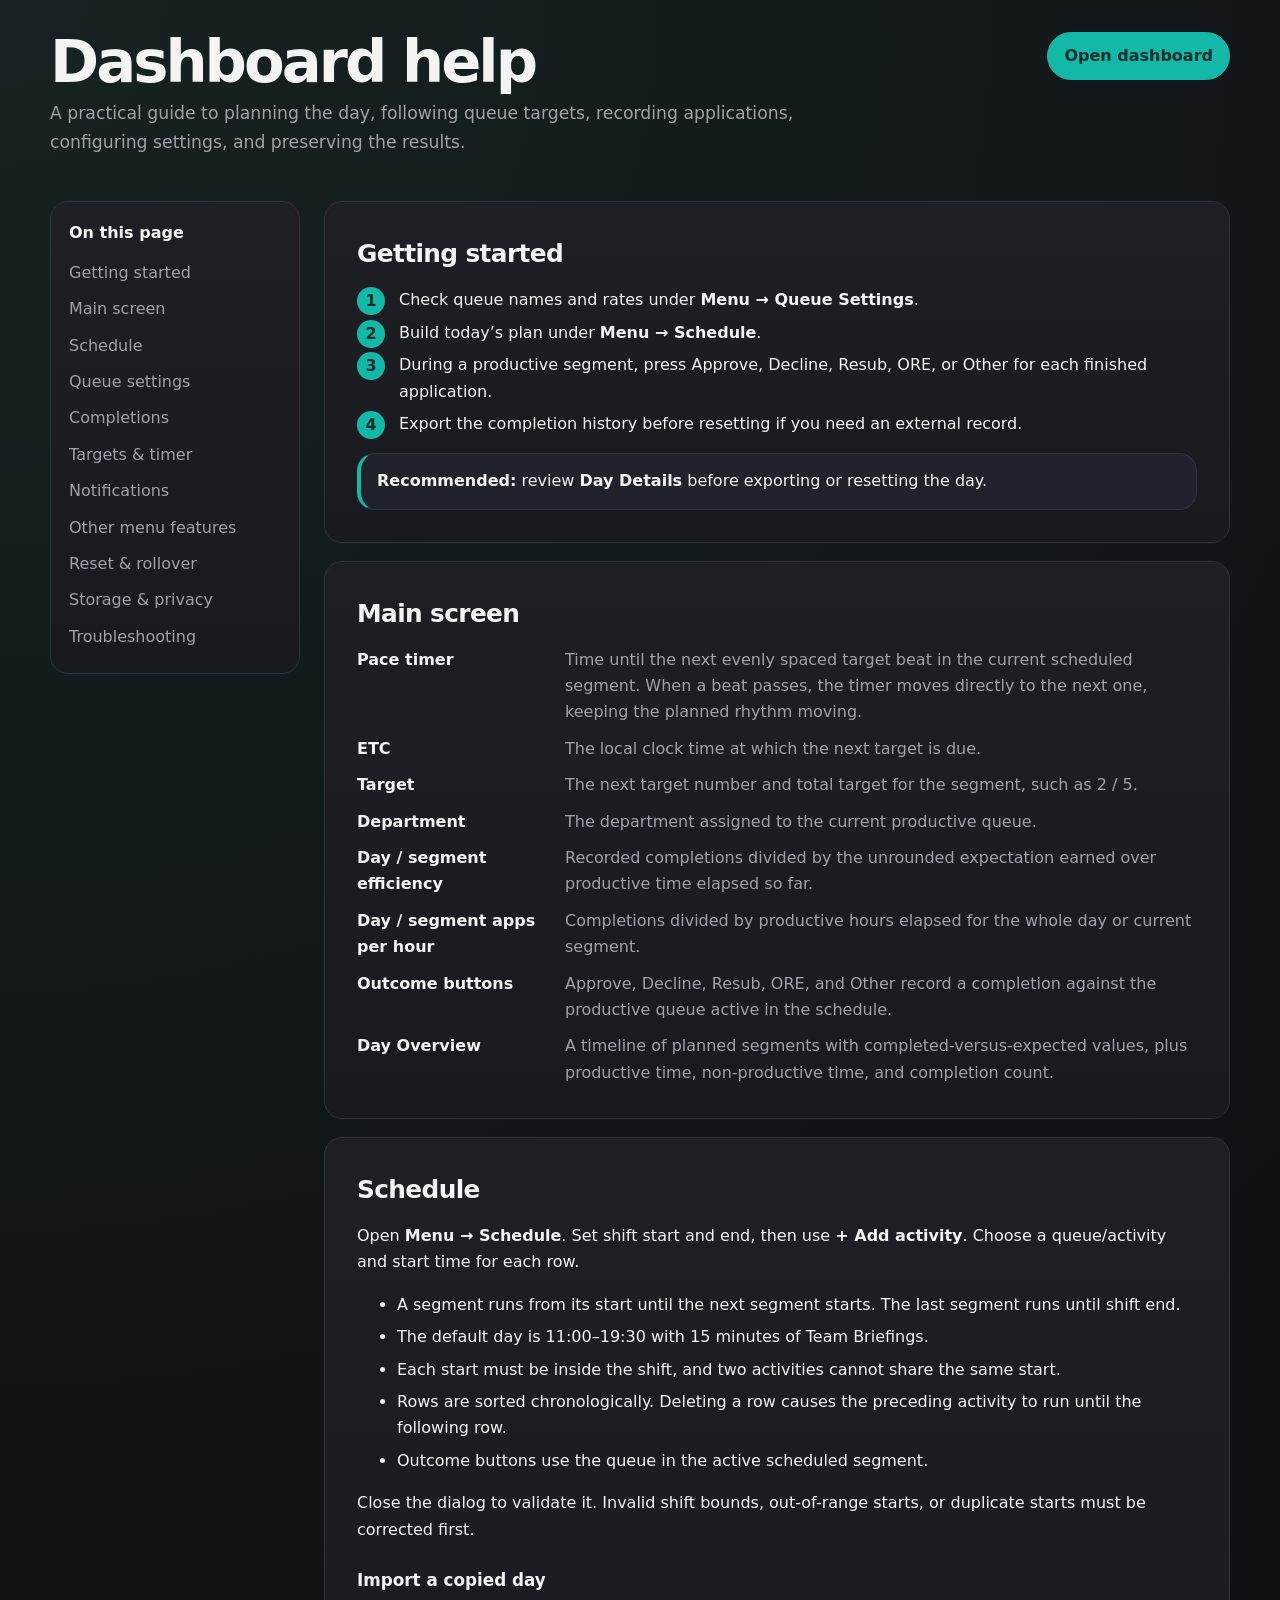
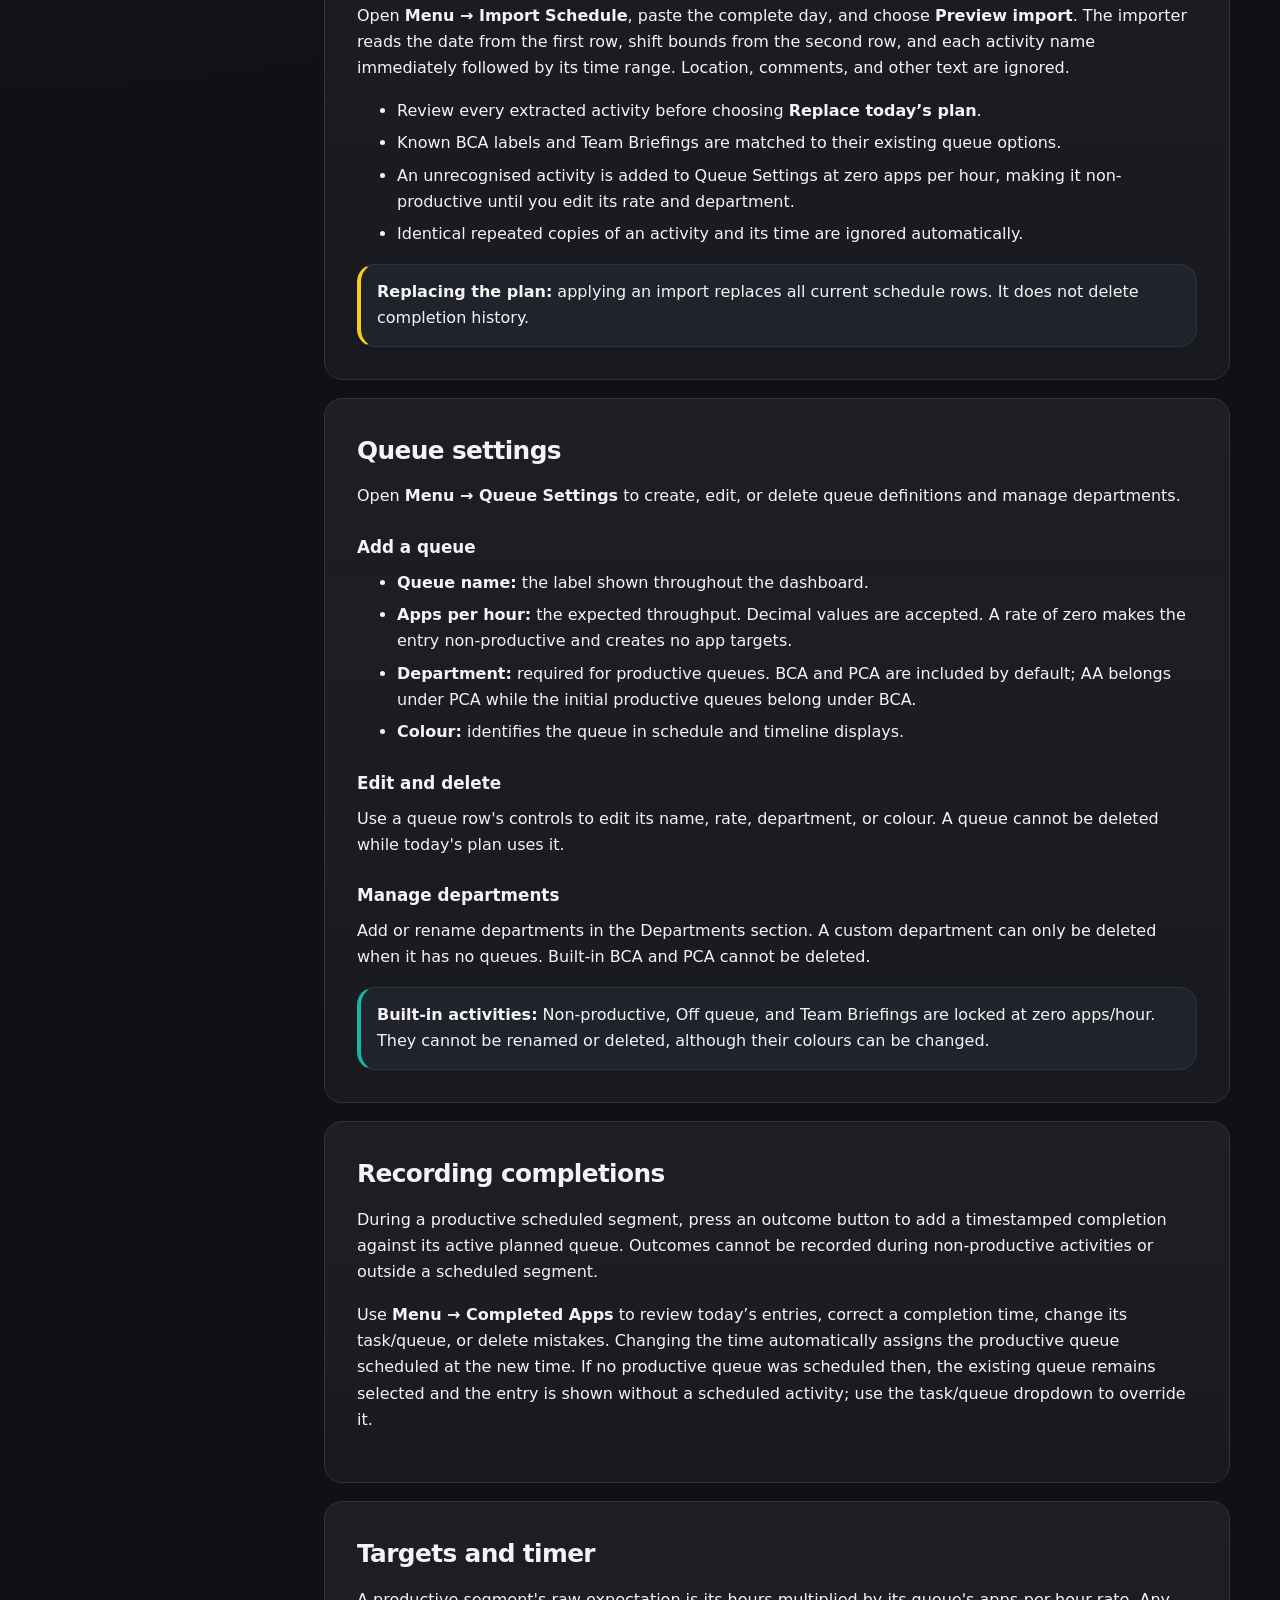
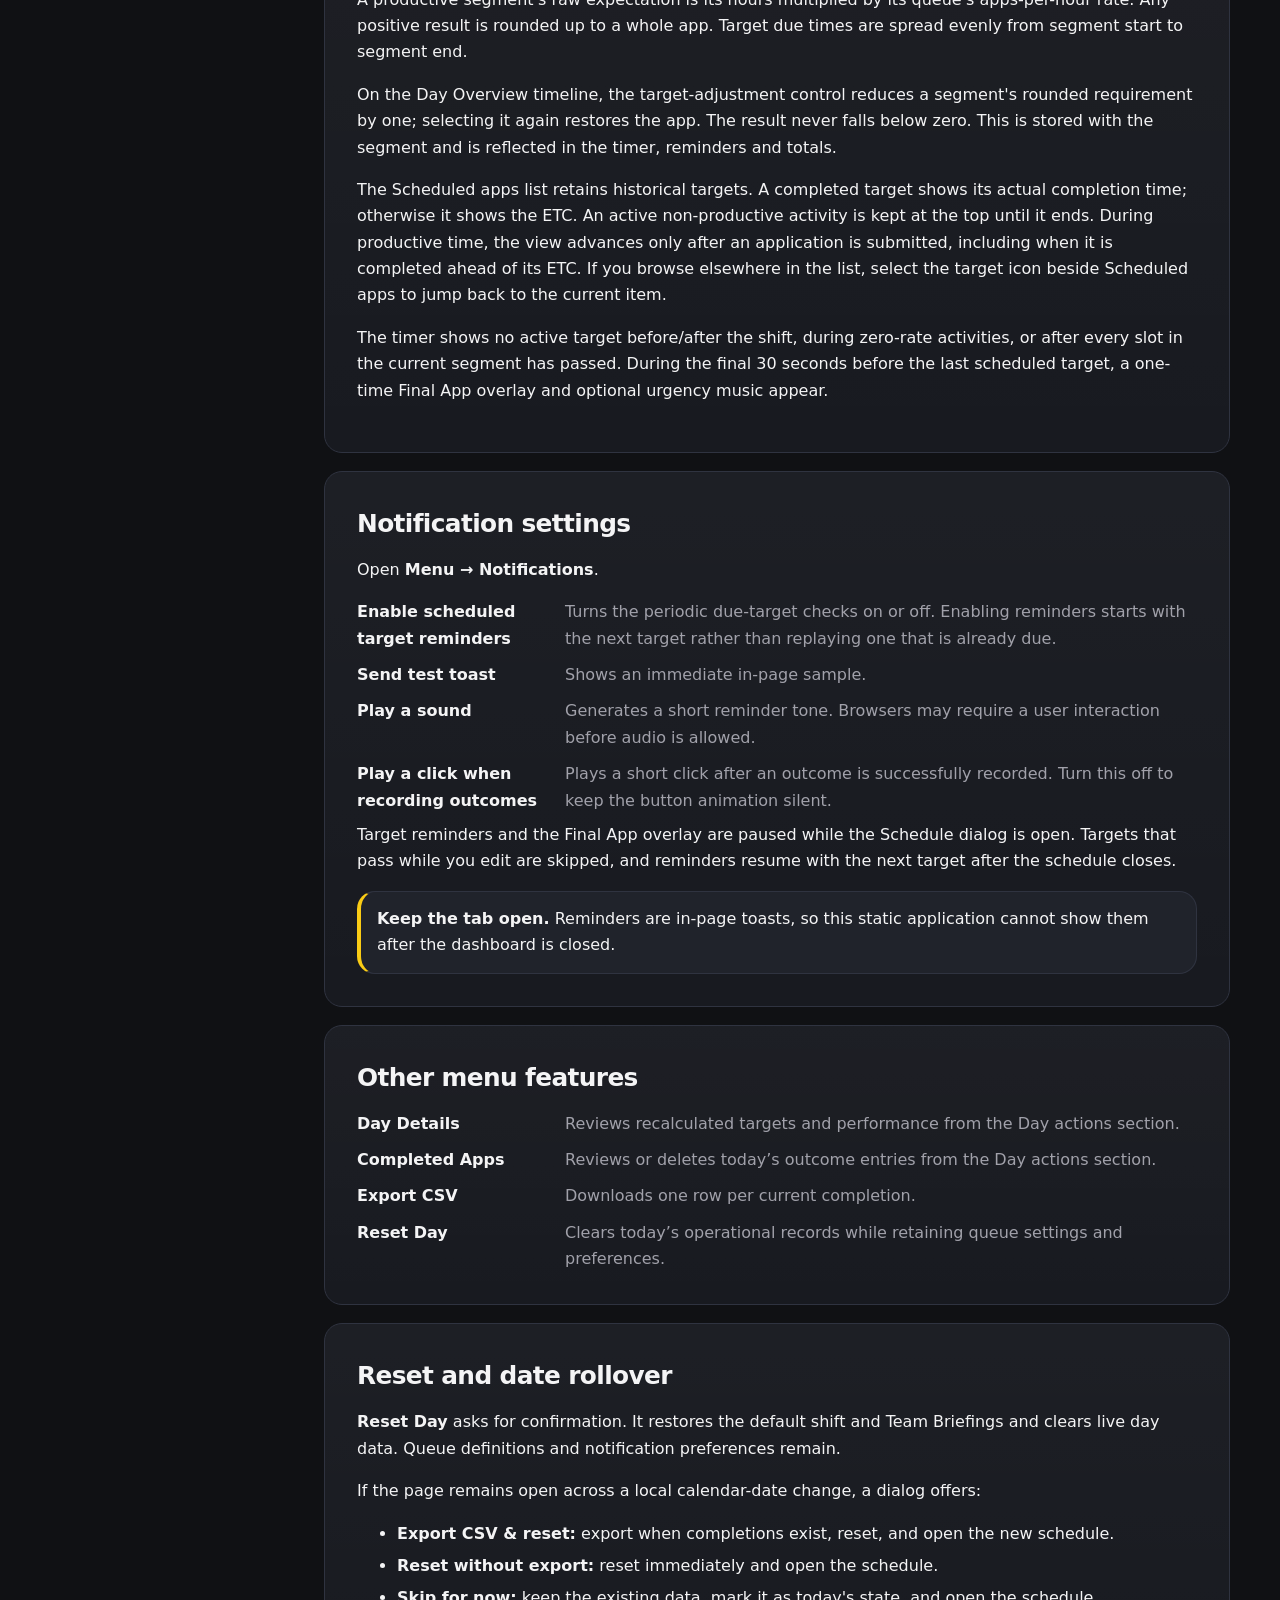
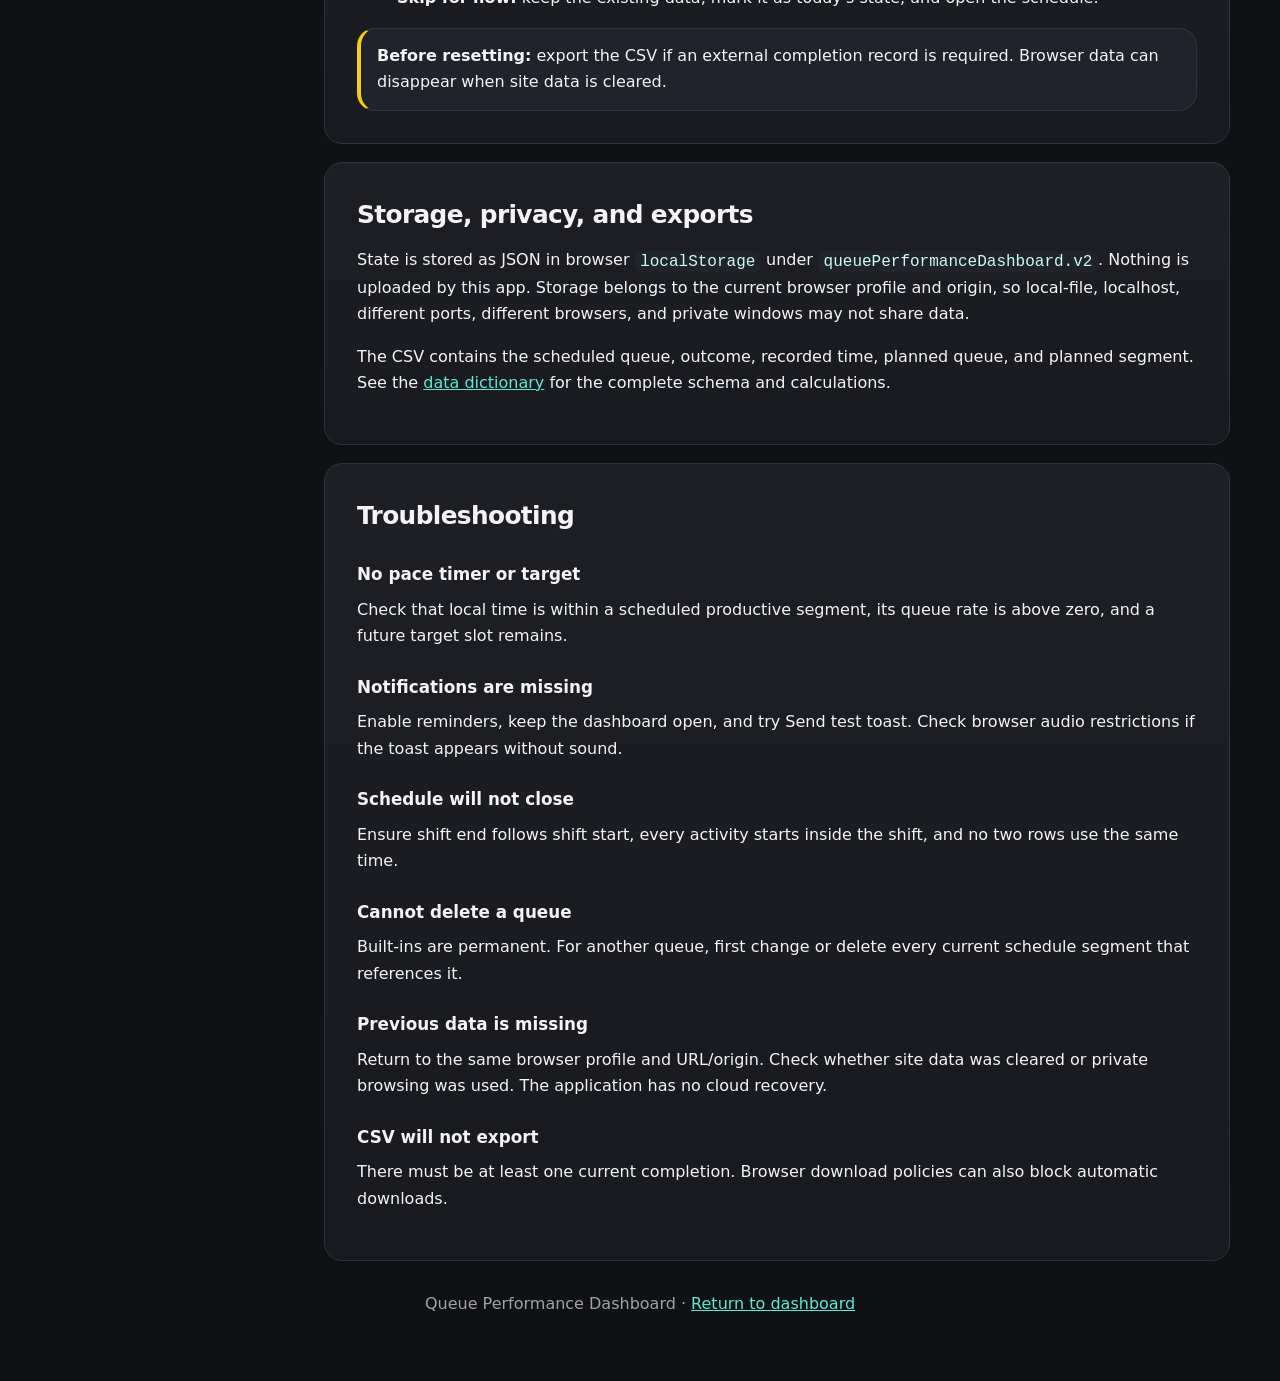
==== commit 2e81cb11: "Add scheduled apps jump-to-now control" ====
--- a/help.html
+++ b/help.html
@@ -61,7 +61,7 @@
 
         <section class="card" id="completions"><h2>Recording completions</h2><p>During a productive scheduled segment, press an outcome button to add a timestamped completion against its active planned queue. Outcomes cannot be recorded during non-productive activities or outside a scheduled segment.</p><p>Use <strong>Menu → Completed Apps</strong> to review today’s entries, correct a completion time, change its task/queue, or delete mistakes. Changing the time automatically assigns the productive queue scheduled at the new time. If no productive queue was scheduled then, the existing queue remains selected and the entry is shown without a scheduled activity; use the task/queue dropdown to override it.</p></section>
 
-        <section class="card" id="targets"><h2>Targets and timer</h2><p>A productive segment's raw expectation is its hours multiplied by its queue's apps-per-hour rate. Any positive result is rounded up to a whole app. Target due times are spread evenly from segment start to segment end.</p><p>On the Day Overview timeline, the target-adjustment control reduces a segment's rounded requirement by one; selecting it again restores the app. The result never falls below zero. This is stored with the segment and is reflected in the timer, reminders and totals.</p><p>The Scheduled apps list retains historical targets. A completed target shows its actual completion time; otherwise it shows the ETC. An active non-productive activity is kept at the top until it ends. During productive time, the view advances only after an application is submitted, including when it is completed ahead of its ETC.</p><p>The timer shows no active target before/after the shift, during zero-rate activities, or after every slot in the current segment has passed. During the final 30 seconds before the last scheduled target, a one-time Final App overlay and optional urgency music appear.</p></section>
+        <section class="card" id="targets"><h2>Targets and timer</h2><p>A productive segment's raw expectation is its hours multiplied by its queue's apps-per-hour rate. Any positive result is rounded up to a whole app. Target due times are spread evenly from segment start to segment end.</p><p>On the Day Overview timeline, the target-adjustment control reduces a segment's rounded requirement by one; selecting it again restores the app. The result never falls below zero. This is stored with the segment and is reflected in the timer, reminders and totals.</p><p>The Scheduled apps list retains historical targets. A completed target shows its actual completion time; otherwise it shows the ETC. An active non-productive activity is kept at the top until it ends. During productive time, the view advances only after an application is submitted, including when it is completed ahead of its ETC. If you browse elsewhere in the list, select the target icon beside Scheduled apps to jump back to the current item.</p><p>The timer shows no active target before/after the shift, during zero-rate activities, or after every slot in the current segment has passed. During the final 30 seconds before the last scheduled target, a one-time Final App overlay and optional urgency music appear.</p></section>
 
         <section class="card" id="notifications"><h2>Notification settings</h2><p>Open <strong>Menu → Notifications</strong>.</p><dl><dt>Enable scheduled target reminders</dt><dd>Turns the periodic due-target checks on or off. Enabling reminders starts with the next target rather than replaying one that is already due.</dd><dt>Send test toast</dt><dd>Shows an immediate in-page sample.</dd><dt>Play a sound</dt><dd>Generates a short reminder tone. Browsers may require a user interaction before audio is allowed.</dd><dt>Play a click when recording outcomes</dt><dd>Plays a short click after an outcome is successfully recorded. Turn this off to keep the button animation silent.</dd></dl><p>Target reminders and the Final App overlay are paused while the Schedule dialog is open. Targets that pass while you edit are skipped, and reminders resume with the next target after the schedule closes.</p><div class="callout warning"><strong>Keep the tab open.</strong> Reminders are in-page toasts, so this static application cannot show them after the dashboard is closed.</div></section>
 
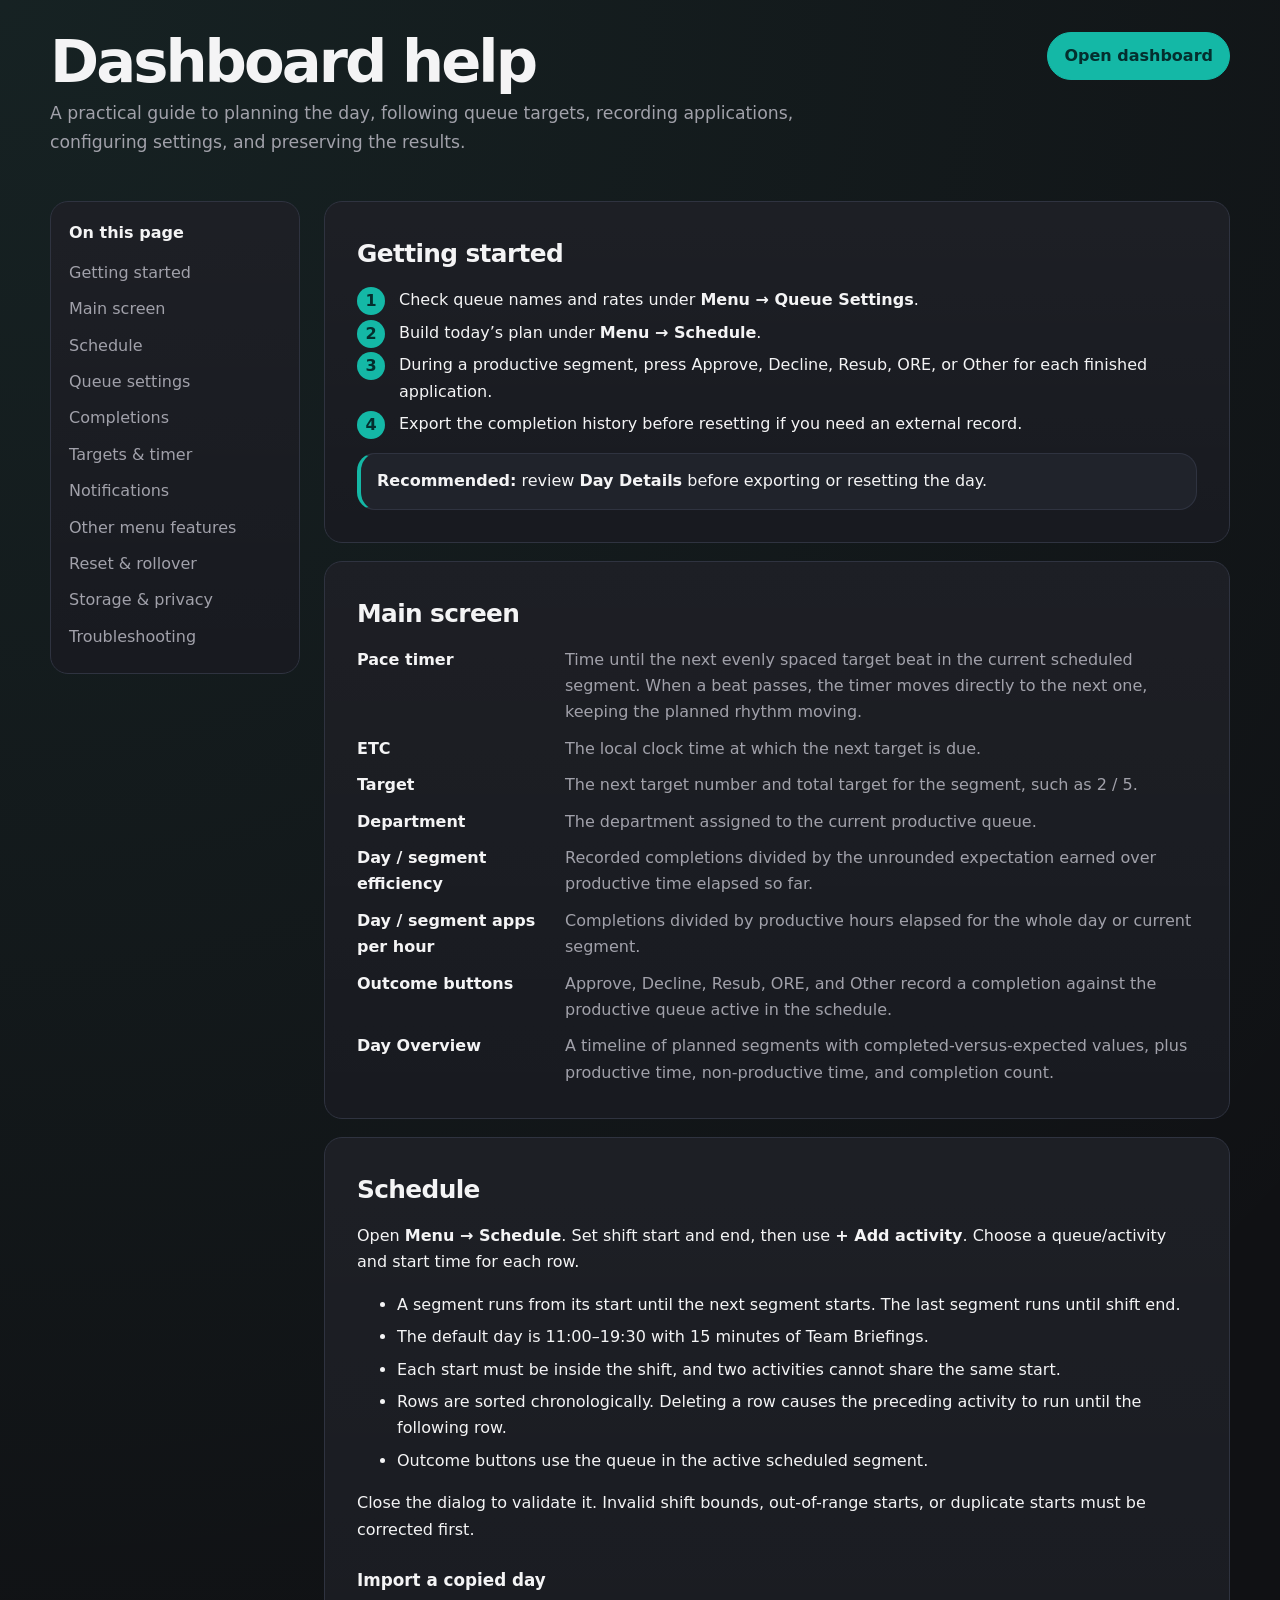
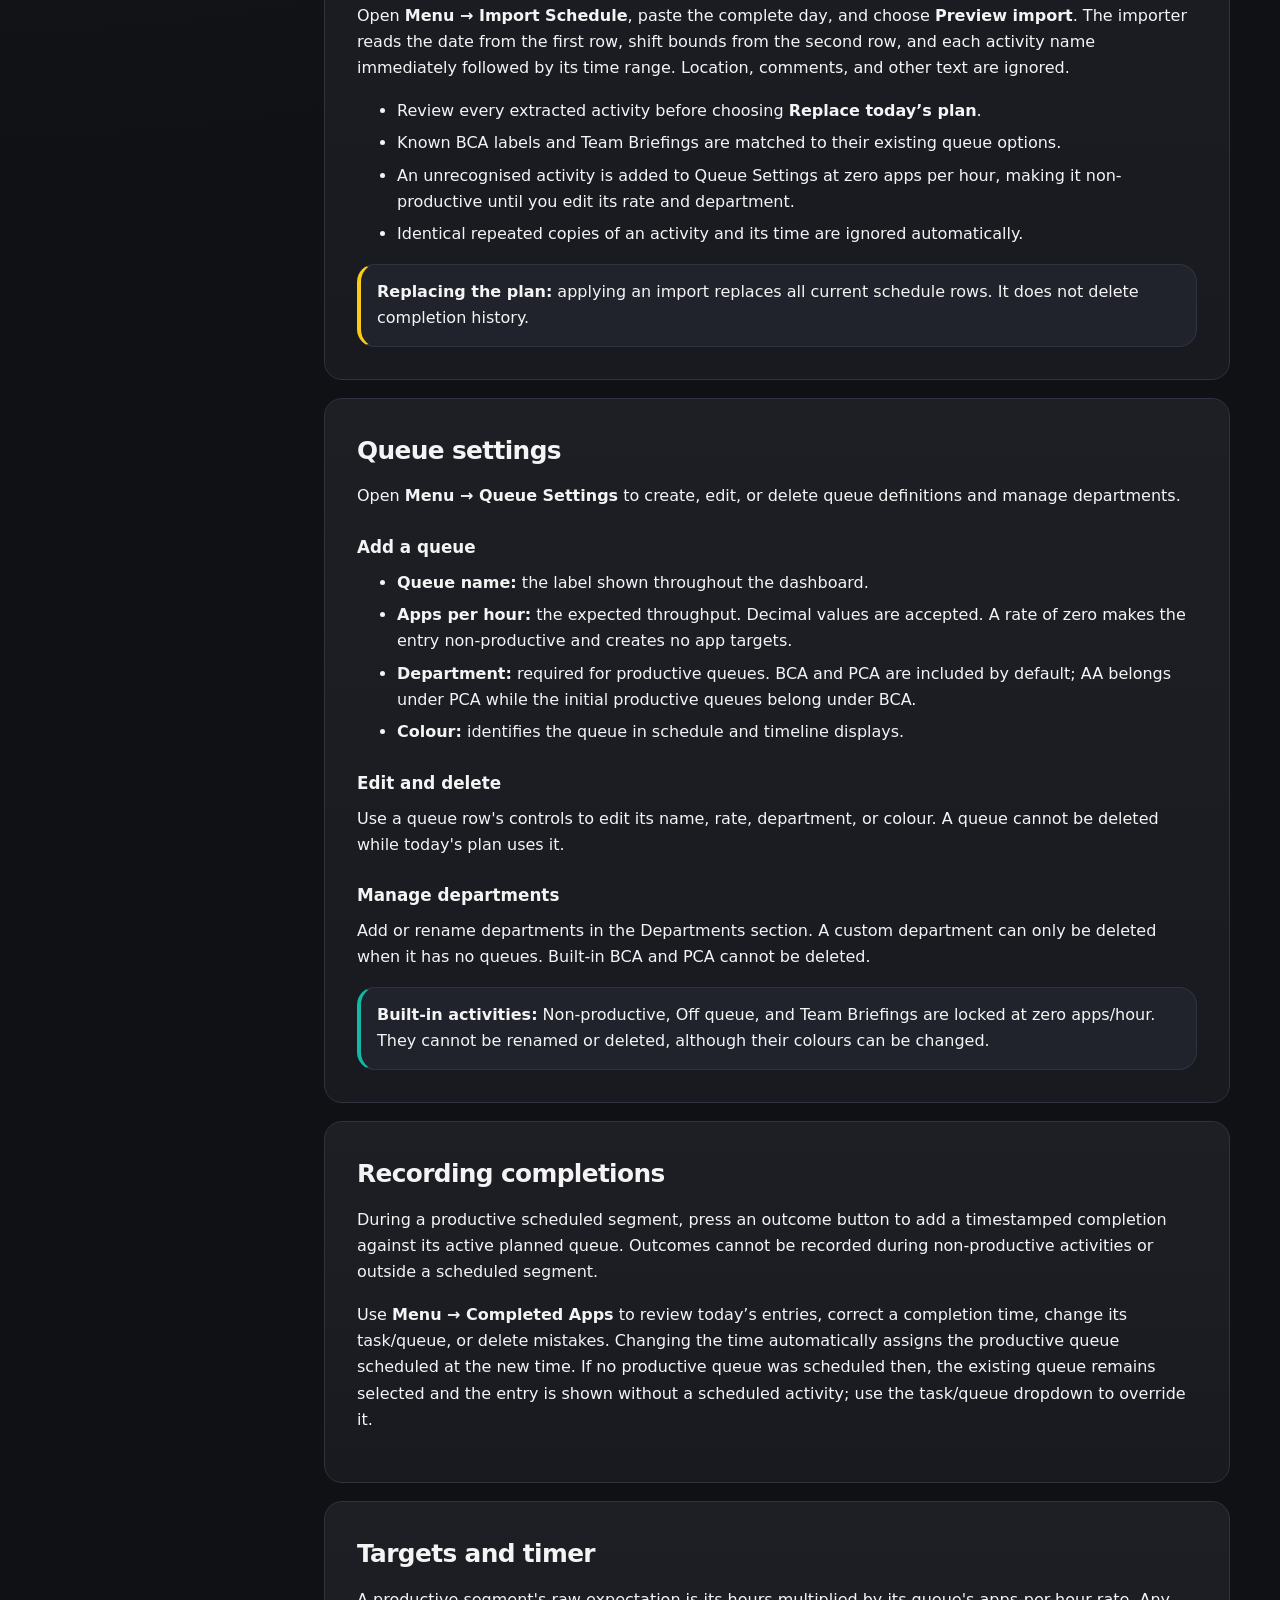
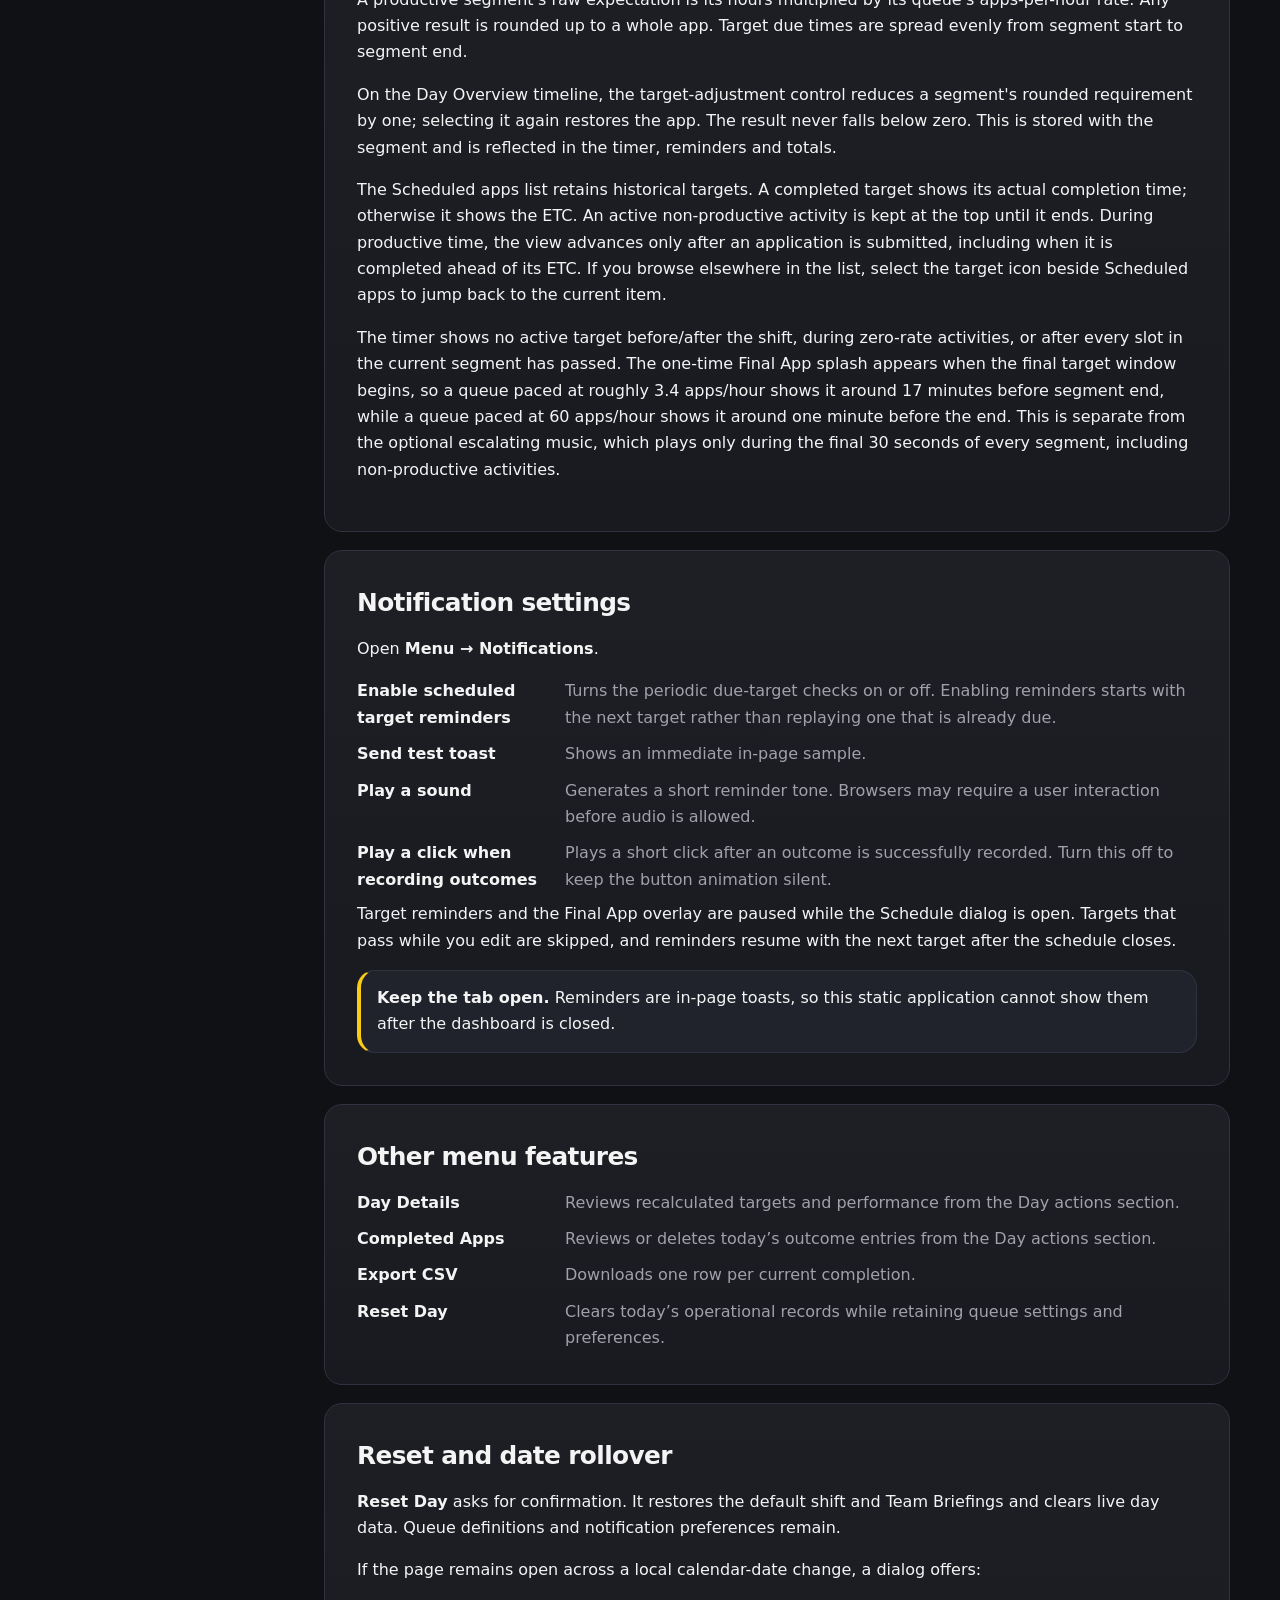
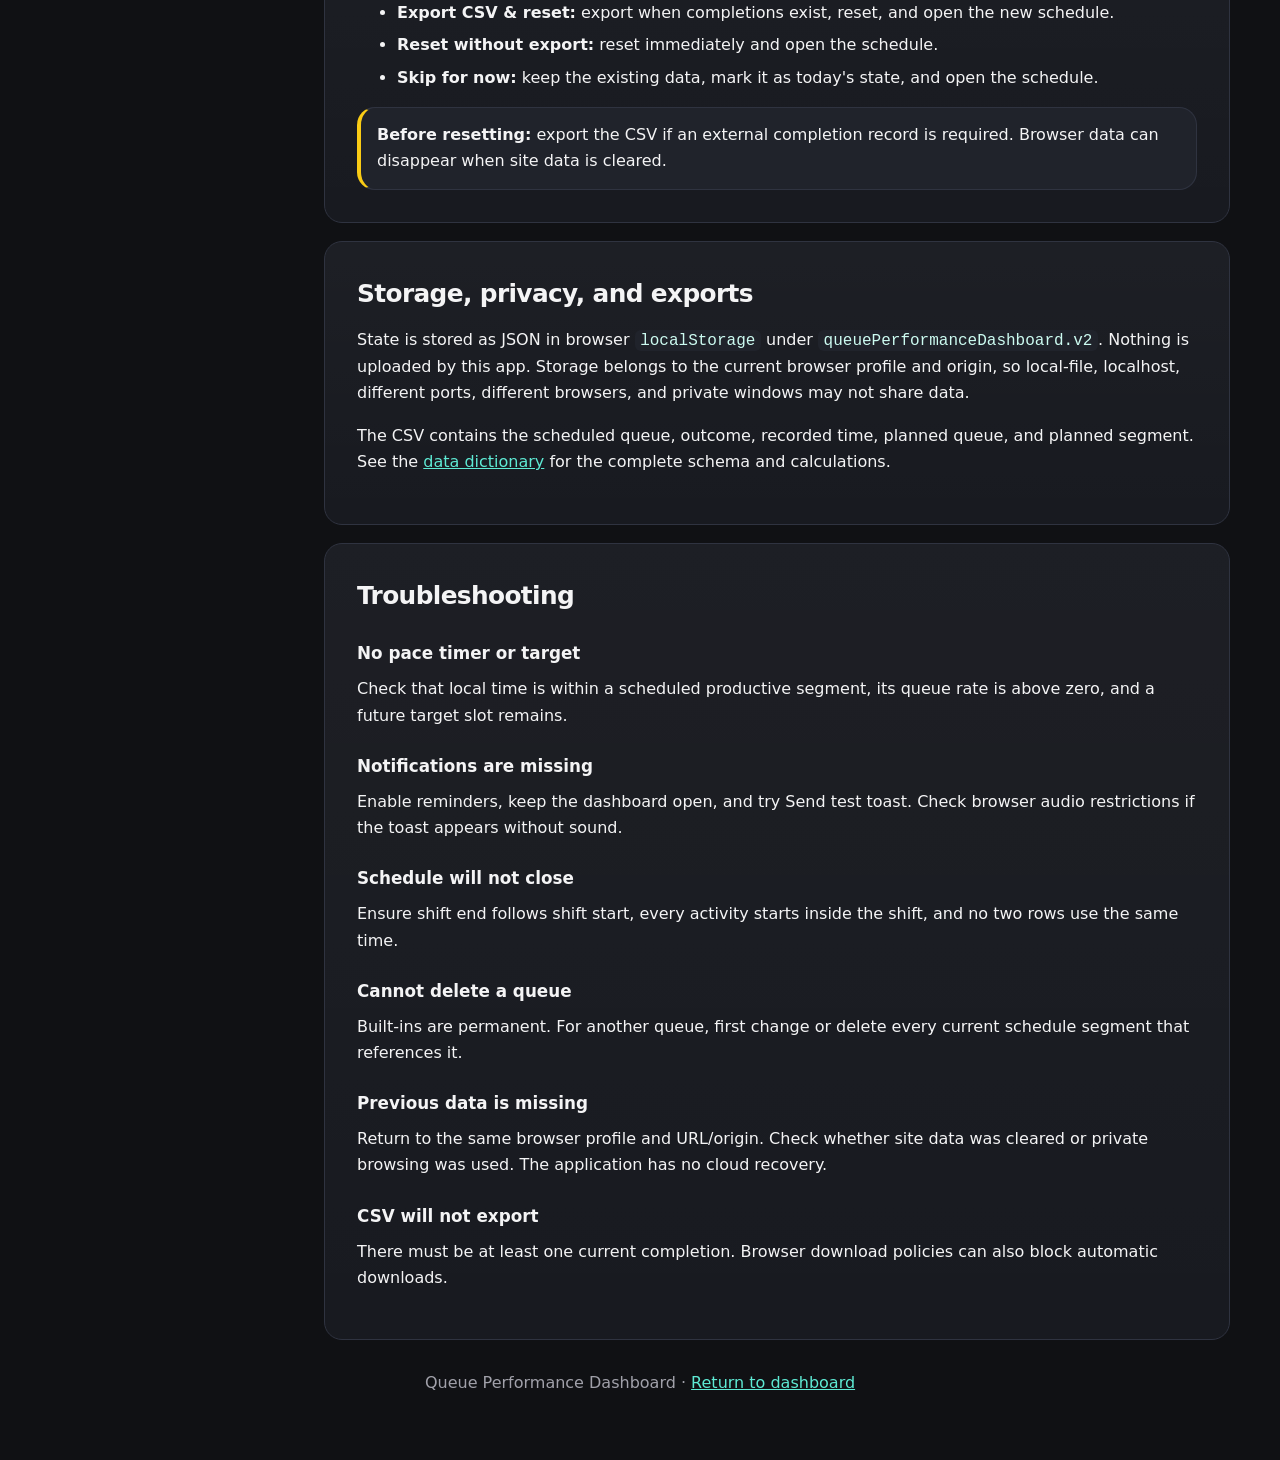
==== commit ac80cecb: "Separate final app splash from segment urgency music" ====
--- a/help.html
+++ b/help.html
@@ -61,7 +61,7 @@
 
         <section class="card" id="completions"><h2>Recording completions</h2><p>During a productive scheduled segment, press an outcome button to add a timestamped completion against its active planned queue. Outcomes cannot be recorded during non-productive activities or outside a scheduled segment.</p><p>Use <strong>Menu → Completed Apps</strong> to review today’s entries, correct a completion time, change its task/queue, or delete mistakes. Changing the time automatically assigns the productive queue scheduled at the new time. If no productive queue was scheduled then, the existing queue remains selected and the entry is shown without a scheduled activity; use the task/queue dropdown to override it.</p></section>
 
-        <section class="card" id="targets"><h2>Targets and timer</h2><p>A productive segment's raw expectation is its hours multiplied by its queue's apps-per-hour rate. Any positive result is rounded up to a whole app. Target due times are spread evenly from segment start to segment end.</p><p>On the Day Overview timeline, the target-adjustment control reduces a segment's rounded requirement by one; selecting it again restores the app. The result never falls below zero. This is stored with the segment and is reflected in the timer, reminders and totals.</p><p>The Scheduled apps list retains historical targets. A completed target shows its actual completion time; otherwise it shows the ETC. An active non-productive activity is kept at the top until it ends. During productive time, the view advances only after an application is submitted, including when it is completed ahead of its ETC. If you browse elsewhere in the list, select the target icon beside Scheduled apps to jump back to the current item.</p><p>The timer shows no active target before/after the shift, during zero-rate activities, or after every slot in the current segment has passed. During the final 30 seconds before the last scheduled target, a one-time Final App overlay and optional urgency music appear.</p></section>
+        <section class="card" id="targets"><h2>Targets and timer</h2><p>A productive segment's raw expectation is its hours multiplied by its queue's apps-per-hour rate. Any positive result is rounded up to a whole app. Target due times are spread evenly from segment start to segment end.</p><p>On the Day Overview timeline, the target-adjustment control reduces a segment's rounded requirement by one; selecting it again restores the app. The result never falls below zero. This is stored with the segment and is reflected in the timer, reminders and totals.</p><p>The Scheduled apps list retains historical targets. A completed target shows its actual completion time; otherwise it shows the ETC. An active non-productive activity is kept at the top until it ends. During productive time, the view advances only after an application is submitted, including when it is completed ahead of its ETC. If you browse elsewhere in the list, select the target icon beside Scheduled apps to jump back to the current item.</p><p>The timer shows no active target before/after the shift, during zero-rate activities, or after every slot in the current segment has passed. The one-time Final App splash appears when the final target window begins, so a queue paced at roughly 3.4 apps/hour shows it around 17 minutes before segment end, while a queue paced at 60 apps/hour shows it around one minute before the end. This is separate from the optional escalating music, which plays only during the final 30 seconds of every segment, including non-productive activities.</p></section>
 
         <section class="card" id="notifications"><h2>Notification settings</h2><p>Open <strong>Menu → Notifications</strong>.</p><dl><dt>Enable scheduled target reminders</dt><dd>Turns the periodic due-target checks on or off. Enabling reminders starts with the next target rather than replaying one that is already due.</dd><dt>Send test toast</dt><dd>Shows an immediate in-page sample.</dd><dt>Play a sound</dt><dd>Generates a short reminder tone. Browsers may require a user interaction before audio is allowed.</dd><dt>Play a click when recording outcomes</dt><dd>Plays a short click after an outcome is successfully recorded. Turn this off to keep the button animation silent.</dd></dl><p>Target reminders and the Final App overlay are paused while the Schedule dialog is open. Targets that pass while you edit are skipped, and reminders resume with the next target after the schedule closes.</p><div class="callout warning"><strong>Keep the tab open.</strong> Reminders are in-page toasts, so this static application cannot show them after the dashboard is closed.</div></section>
 
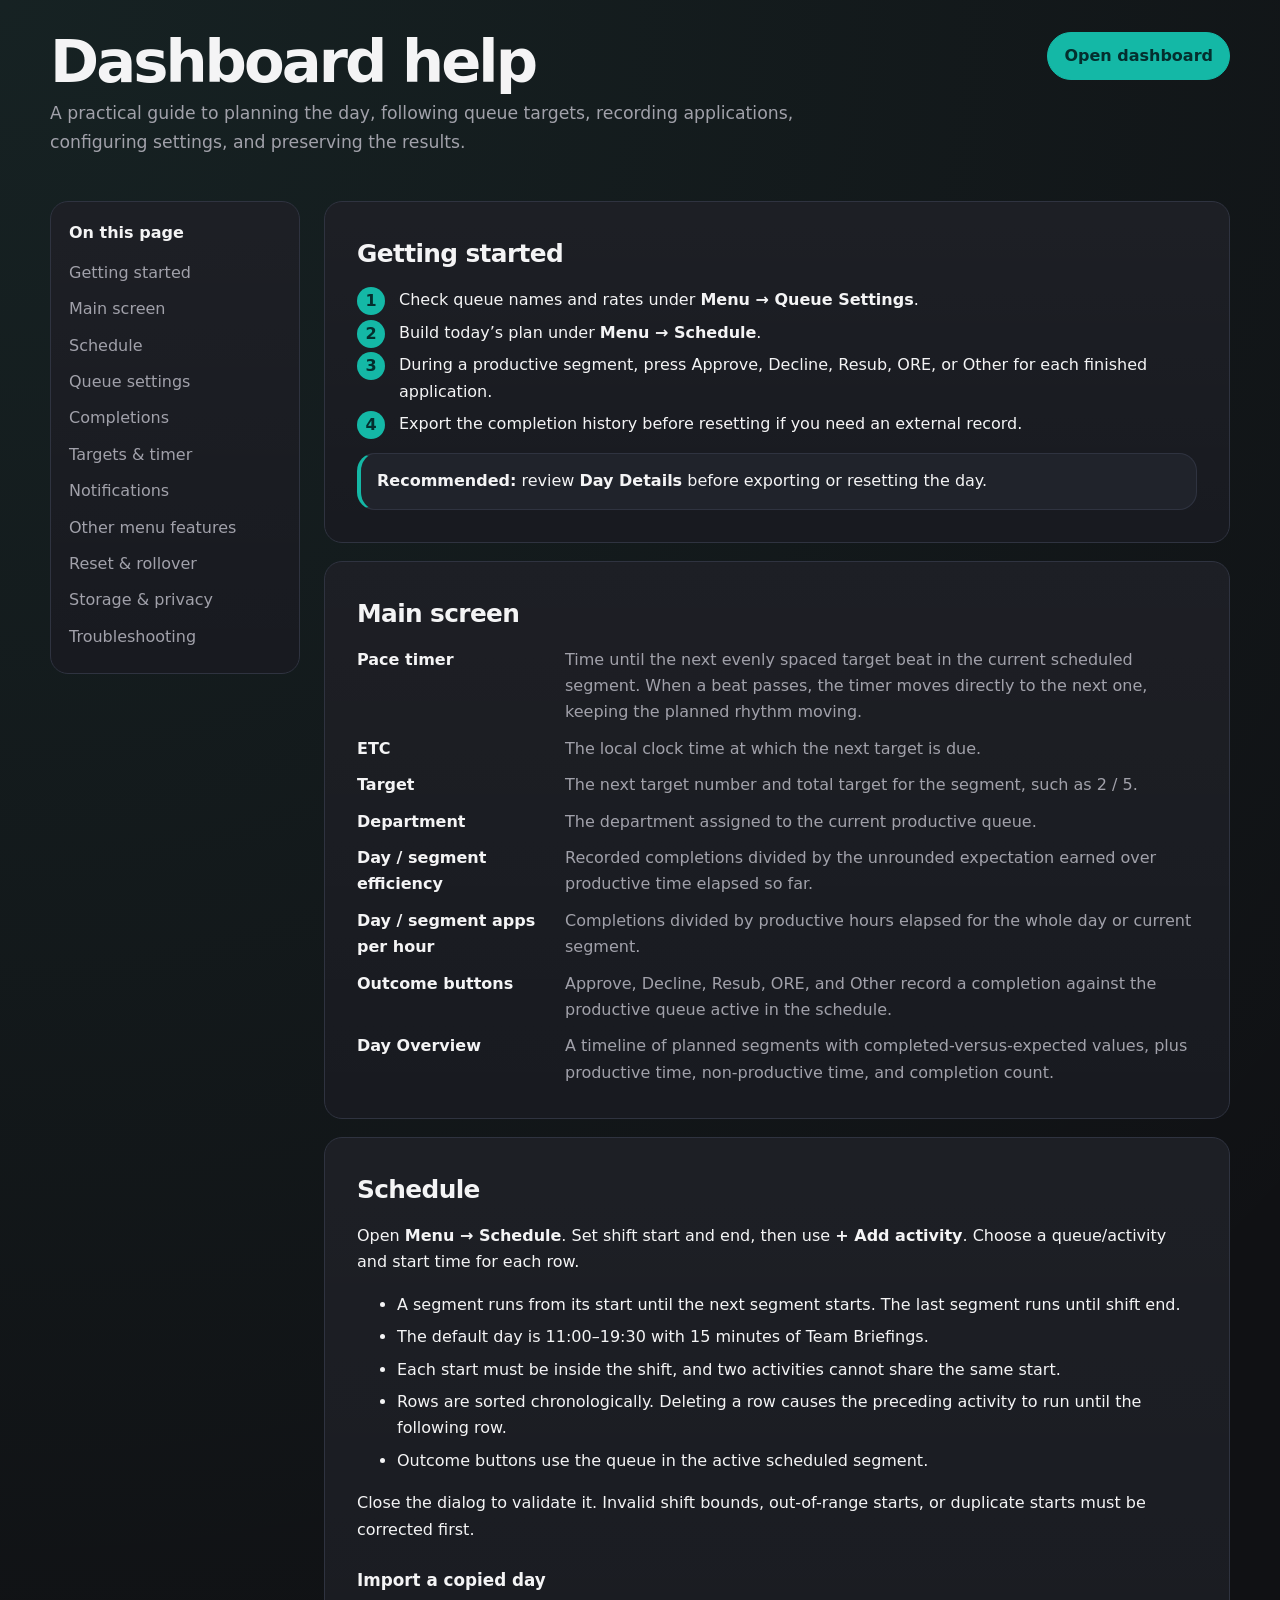
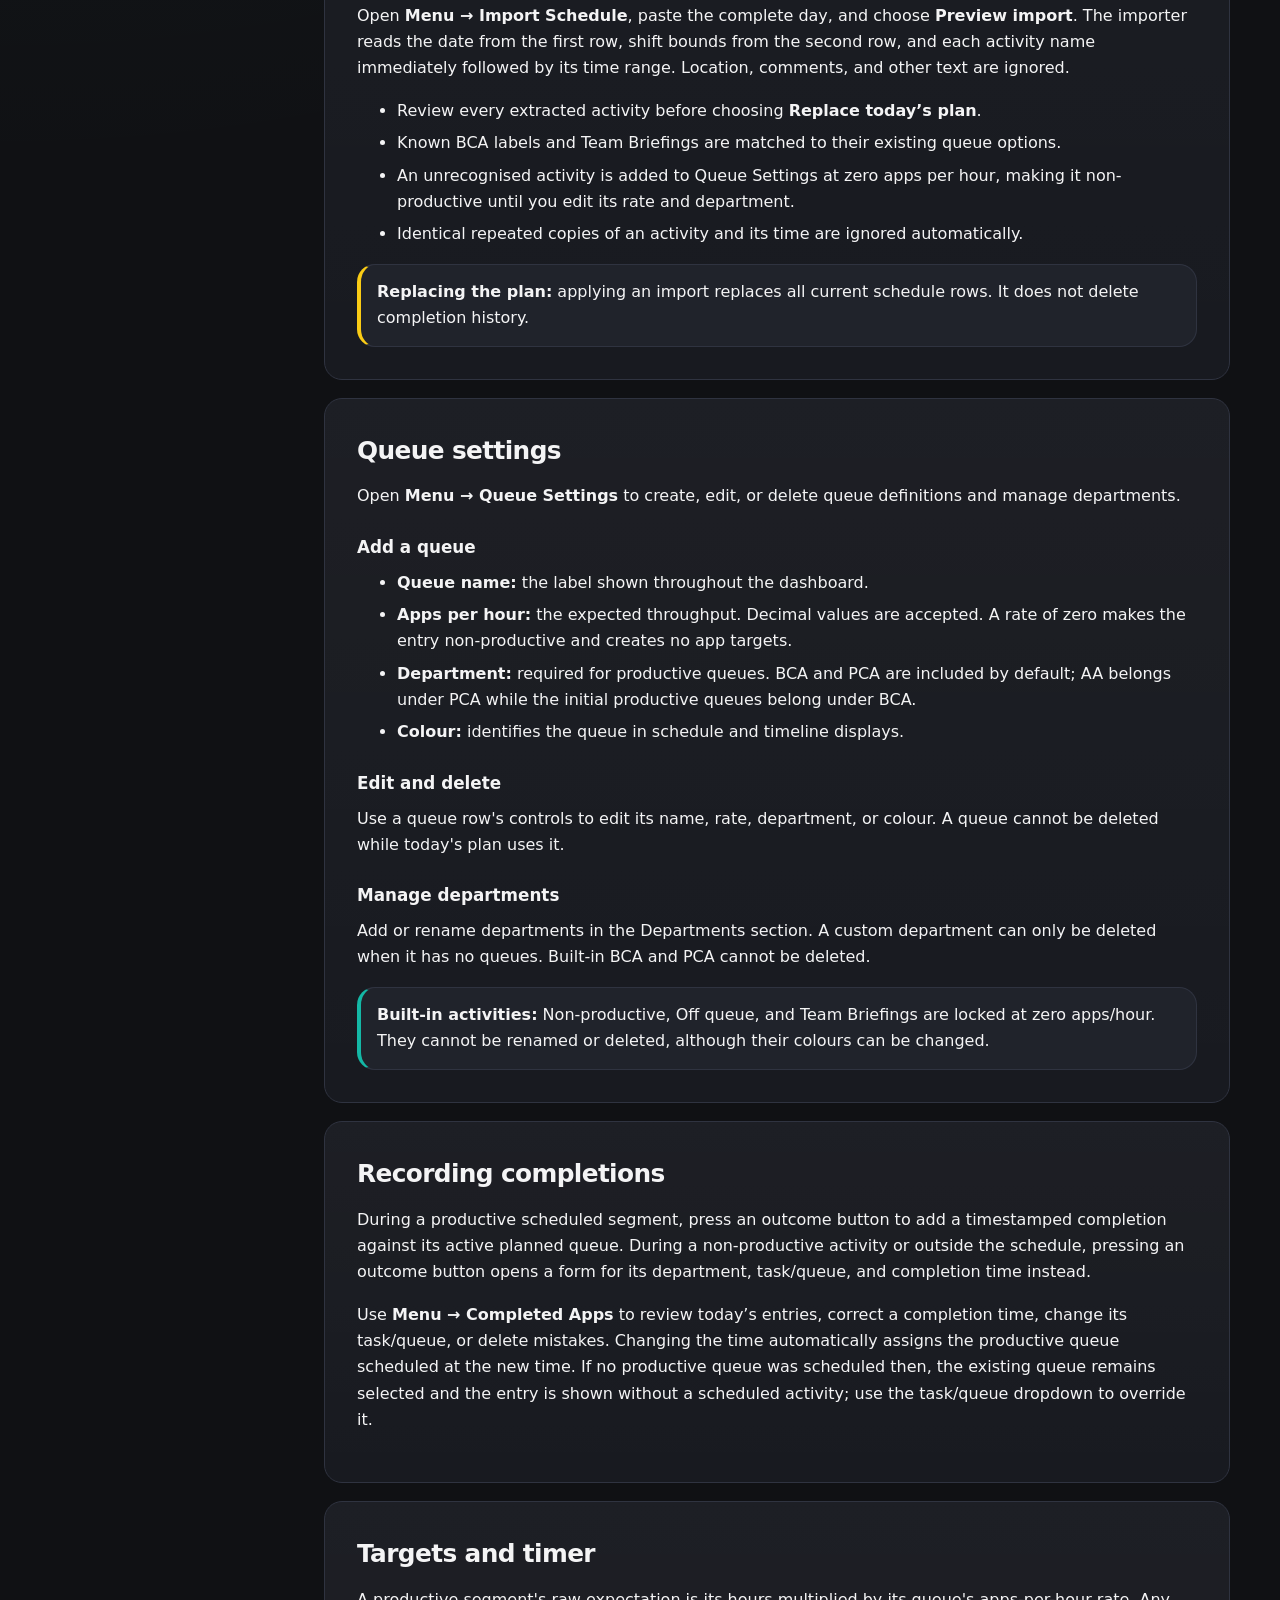
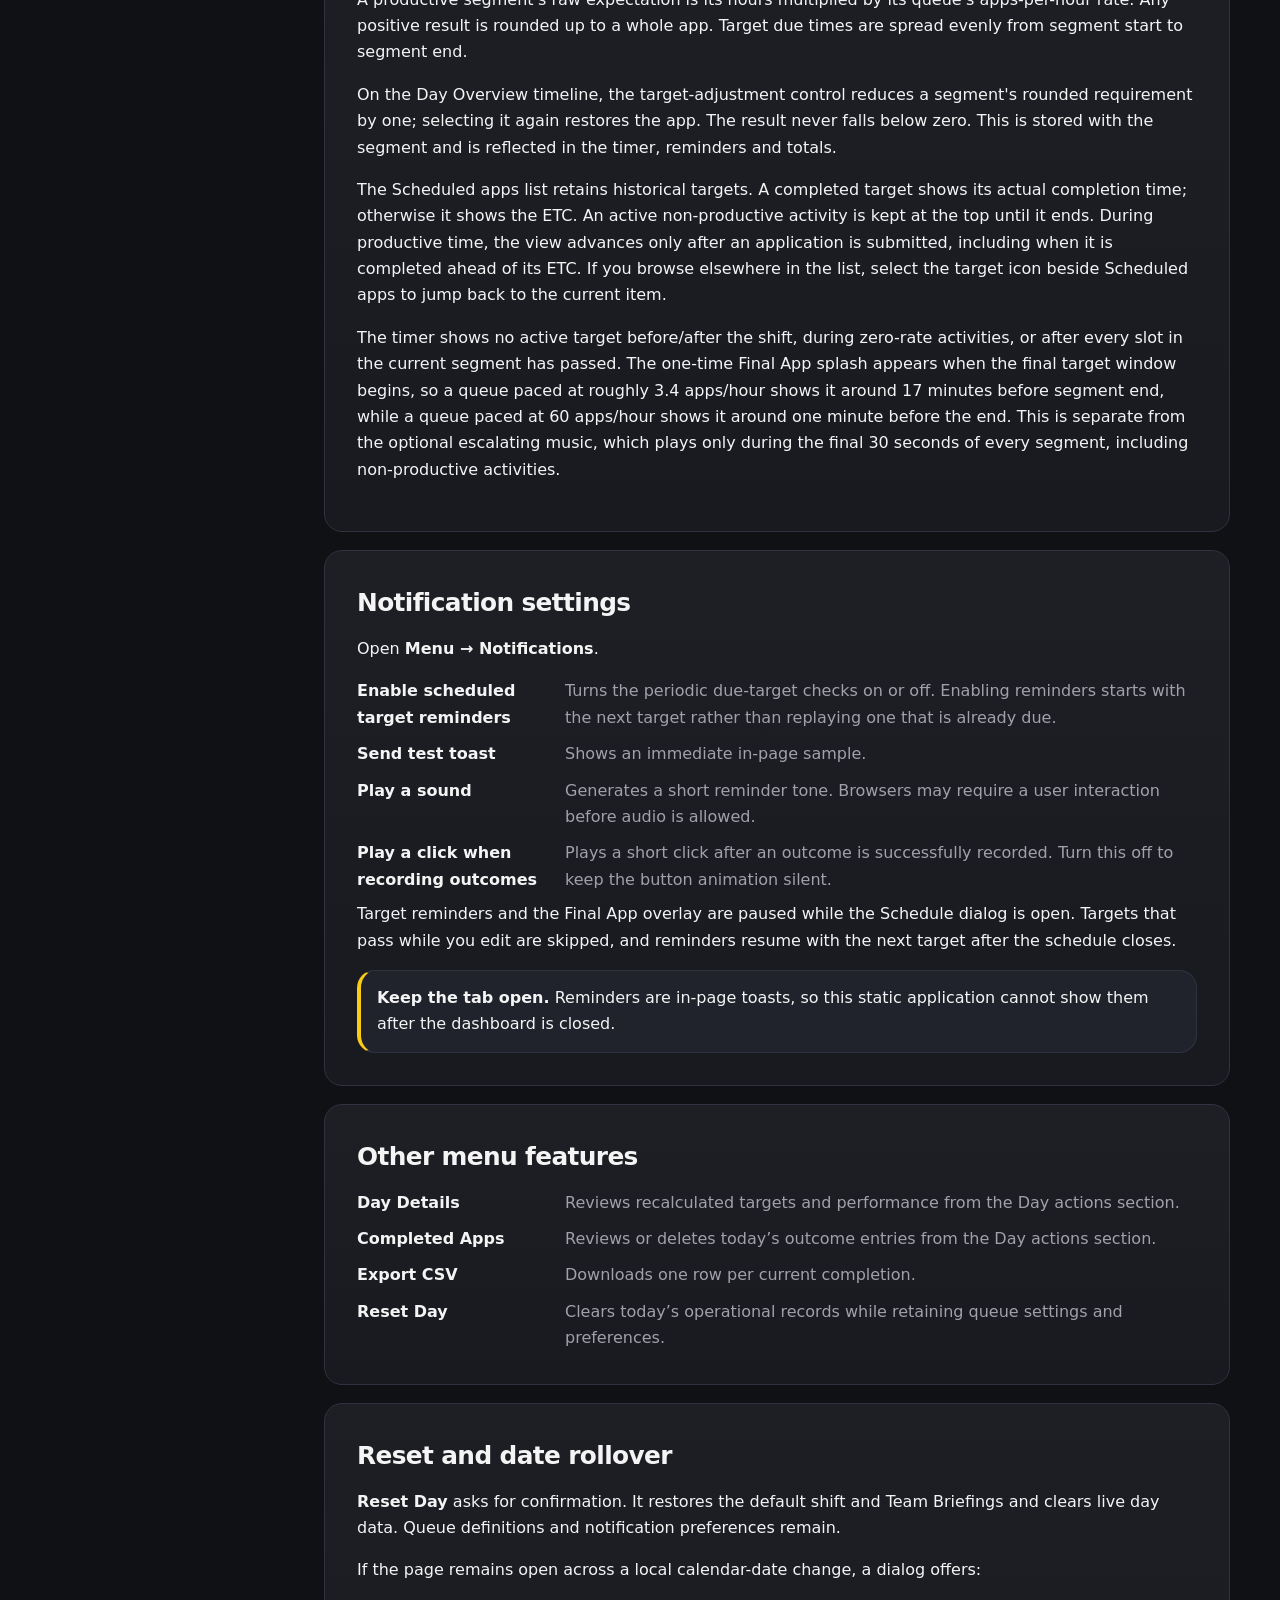
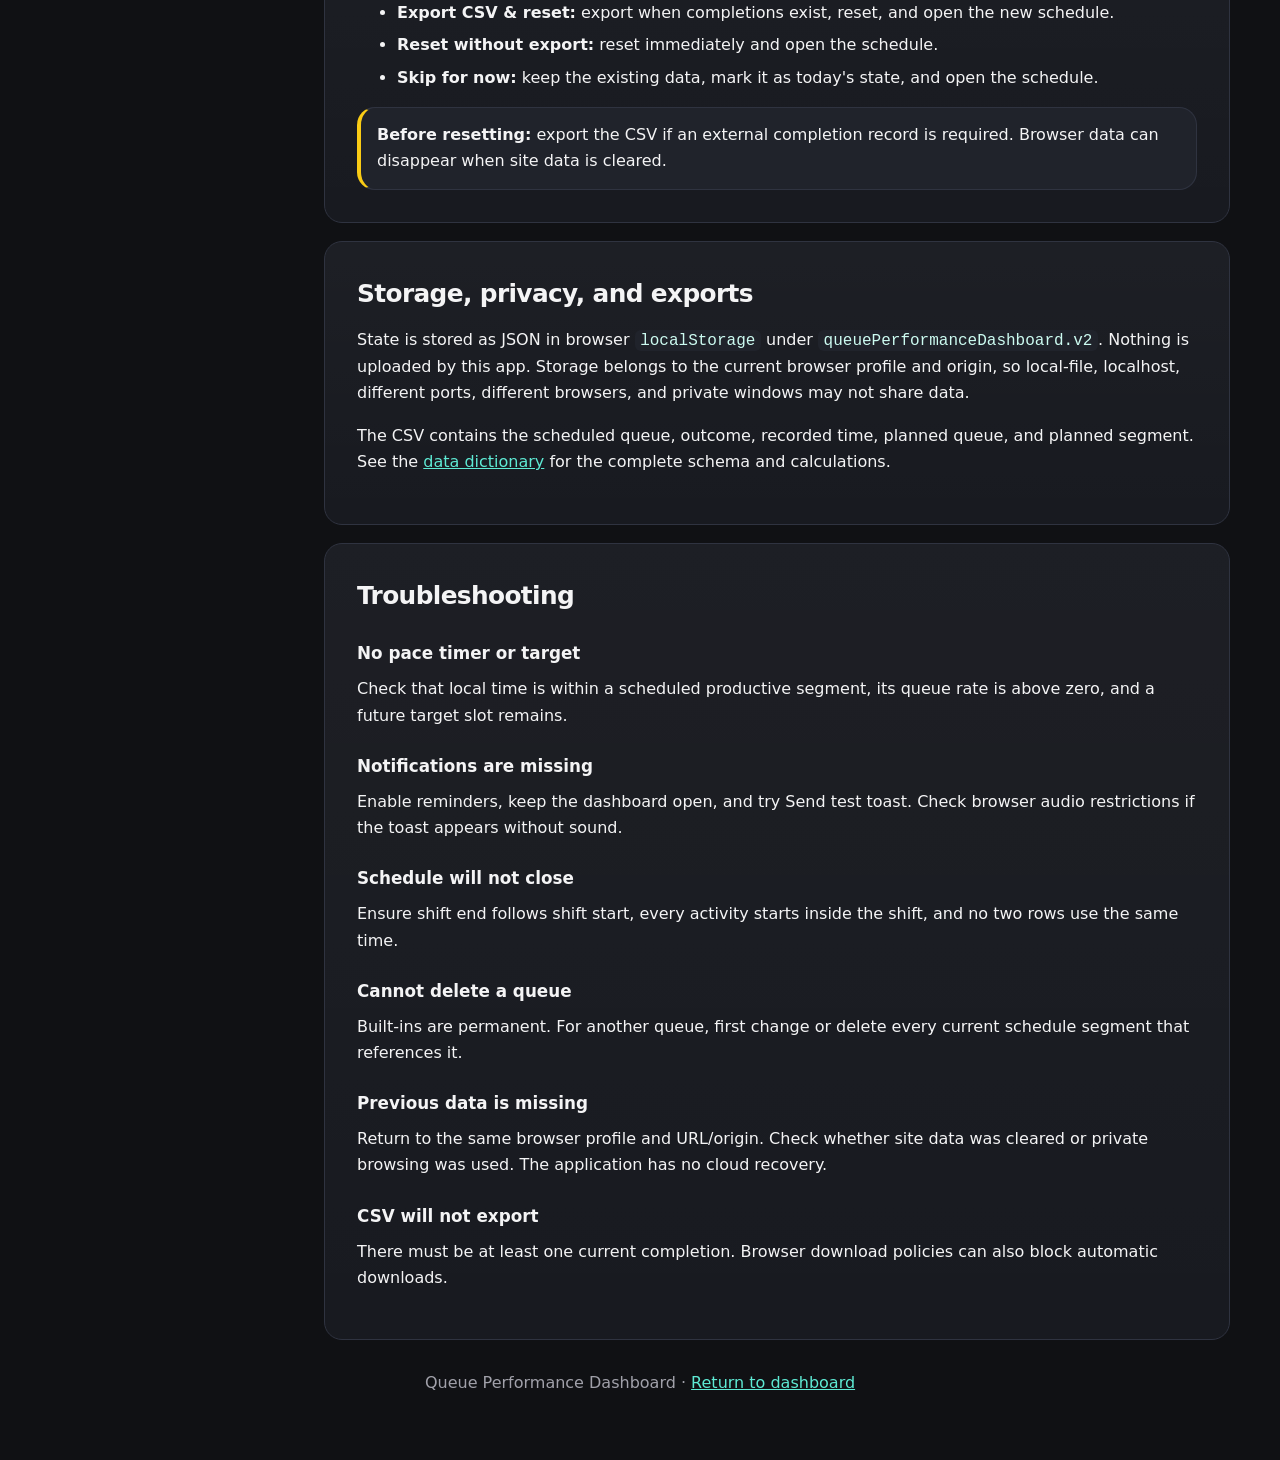
==== commit 6d78f06c: "Fix final app timing and off-queue completions" ====
--- a/help.html
+++ b/help.html
@@ -59,7 +59,7 @@
         <section class="card" id="settings"><h2>Queue settings</h2><p>Open <strong>Menu → Queue Settings</strong> to create, edit, or delete queue definitions and manage departments.</p><h3>Add a queue</h3><ul><li><strong>Queue name:</strong> the label shown throughout the dashboard.</li><li><strong>Apps per hour:</strong> the expected throughput. Decimal values are accepted. A rate of zero makes the entry non-productive and creates no app targets.</li><li><strong>Department:</strong> required for productive queues. BCA and PCA are included by default; AA belongs under PCA while the initial productive queues belong under BCA.</li><li><strong>Colour:</strong> identifies the queue in schedule and timeline displays.</li></ul><h3>Edit and delete</h3><p>Use a queue row's controls to edit its name, rate, department, or colour. A queue cannot be deleted while today's plan uses it.</p><h3>Manage departments</h3><p>Add or rename departments in the Departments section. A custom department can only be deleted when it has no queues. Built-in BCA and PCA cannot be deleted.</p><div class="callout"><strong>Built-in activities:</strong> Non-productive, Off queue, and Team Briefings are locked at zero apps/hour. They cannot be renamed or deleted, although their colours can be changed.</div></section>
 
 
-        <section class="card" id="completions"><h2>Recording completions</h2><p>During a productive scheduled segment, press an outcome button to add a timestamped completion against its active planned queue. Outcomes cannot be recorded during non-productive activities or outside a scheduled segment.</p><p>Use <strong>Menu → Completed Apps</strong> to review today’s entries, correct a completion time, change its task/queue, or delete mistakes. Changing the time automatically assigns the productive queue scheduled at the new time. If no productive queue was scheduled then, the existing queue remains selected and the entry is shown without a scheduled activity; use the task/queue dropdown to override it.</p></section>
+        <section class="card" id="completions"><h2>Recording completions</h2><p>During a productive scheduled segment, press an outcome button to add a timestamped completion against its active planned queue. During a non-productive activity or outside the schedule, pressing an outcome button opens a form for its department, task/queue, and completion time instead.</p><p>Use <strong>Menu → Completed Apps</strong> to review today’s entries, correct a completion time, change its task/queue, or delete mistakes. Changing the time automatically assigns the productive queue scheduled at the new time. If no productive queue was scheduled then, the existing queue remains selected and the entry is shown without a scheduled activity; use the task/queue dropdown to override it.</p></section>
 
         <section class="card" id="targets"><h2>Targets and timer</h2><p>A productive segment's raw expectation is its hours multiplied by its queue's apps-per-hour rate. Any positive result is rounded up to a whole app. Target due times are spread evenly from segment start to segment end.</p><p>On the Day Overview timeline, the target-adjustment control reduces a segment's rounded requirement by one; selecting it again restores the app. The result never falls below zero. This is stored with the segment and is reflected in the timer, reminders and totals.</p><p>The Scheduled apps list retains historical targets. A completed target shows its actual completion time; otherwise it shows the ETC. An active non-productive activity is kept at the top until it ends. During productive time, the view advances only after an application is submitted, including when it is completed ahead of its ETC. If you browse elsewhere in the list, select the target icon beside Scheduled apps to jump back to the current item.</p><p>The timer shows no active target before/after the shift, during zero-rate activities, or after every slot in the current segment has passed. The one-time Final App splash appears when the final target window begins, so a queue paced at roughly 3.4 apps/hour shows it around 17 minutes before segment end, while a queue paced at 60 apps/hour shows it around one minute before the end. This is separate from the optional escalating music, which plays only during the final 30 seconds of every segment, including non-productive activities.</p></section>
 
